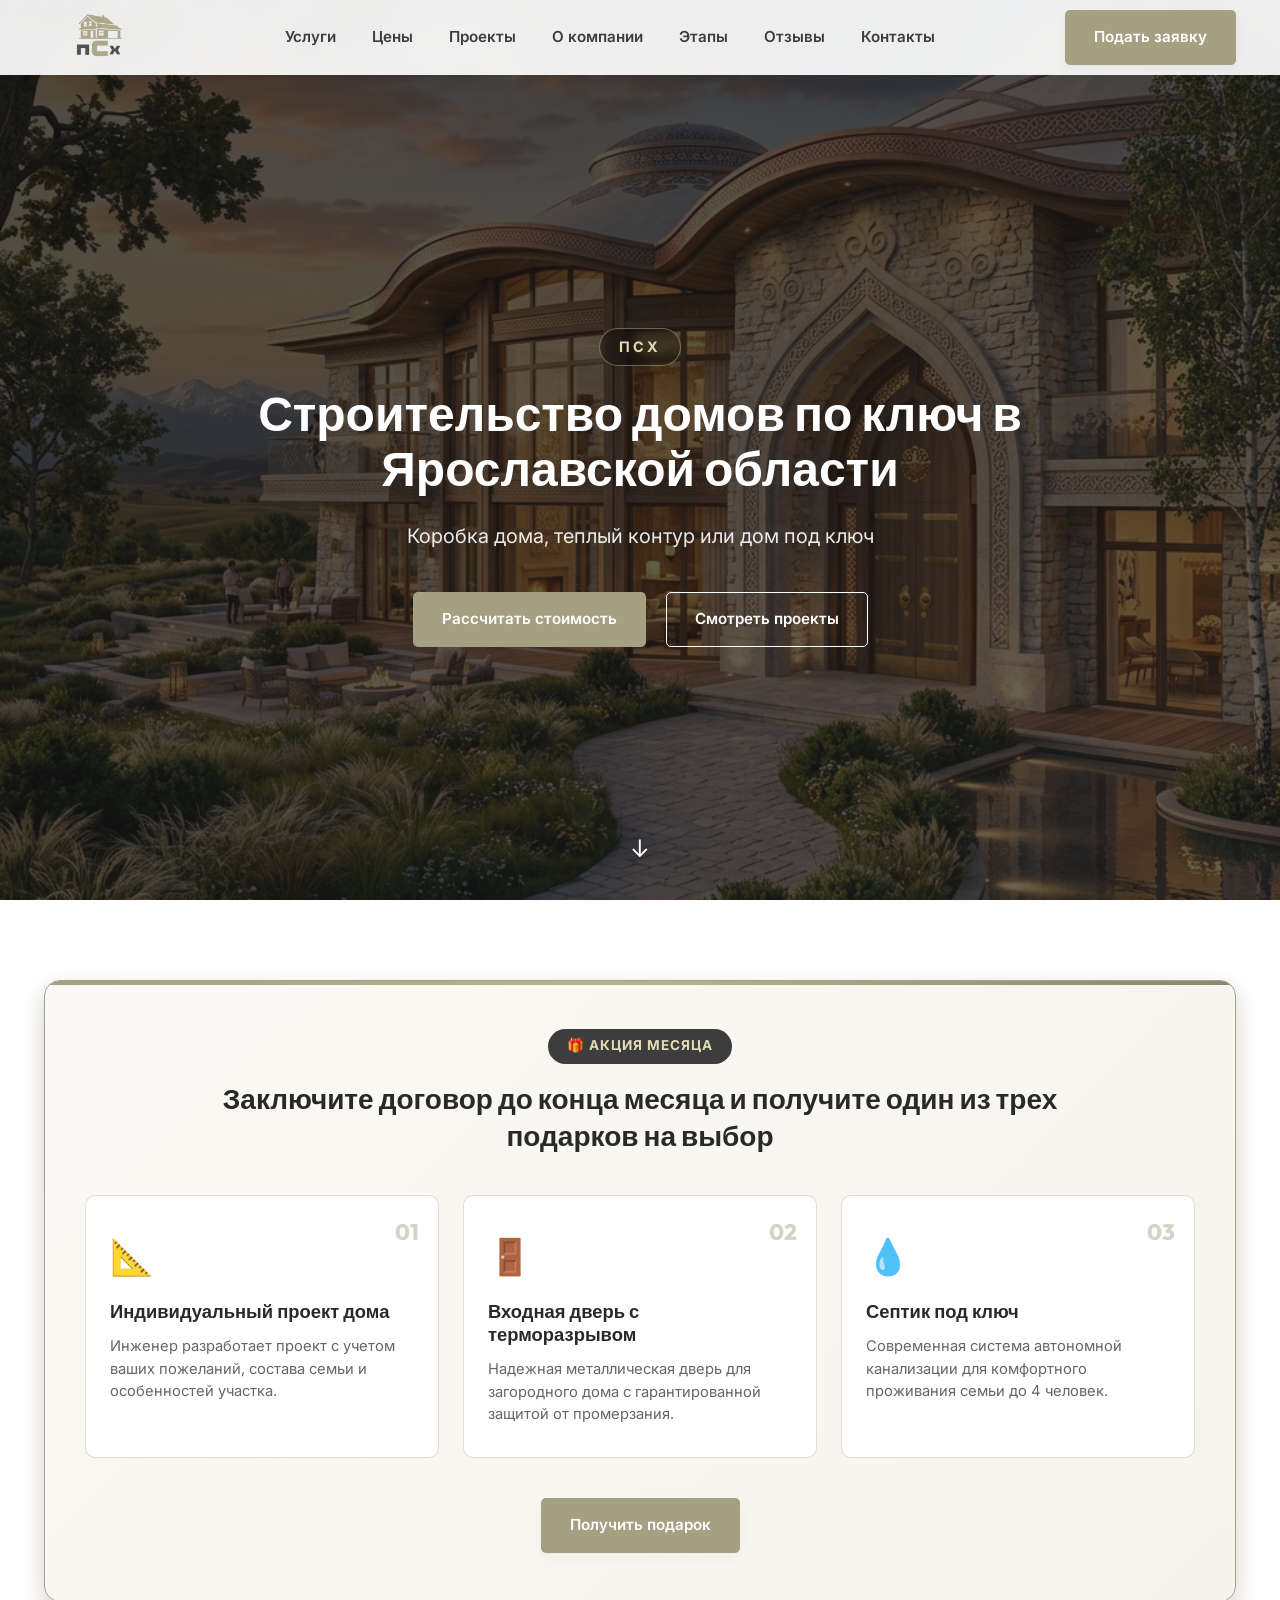
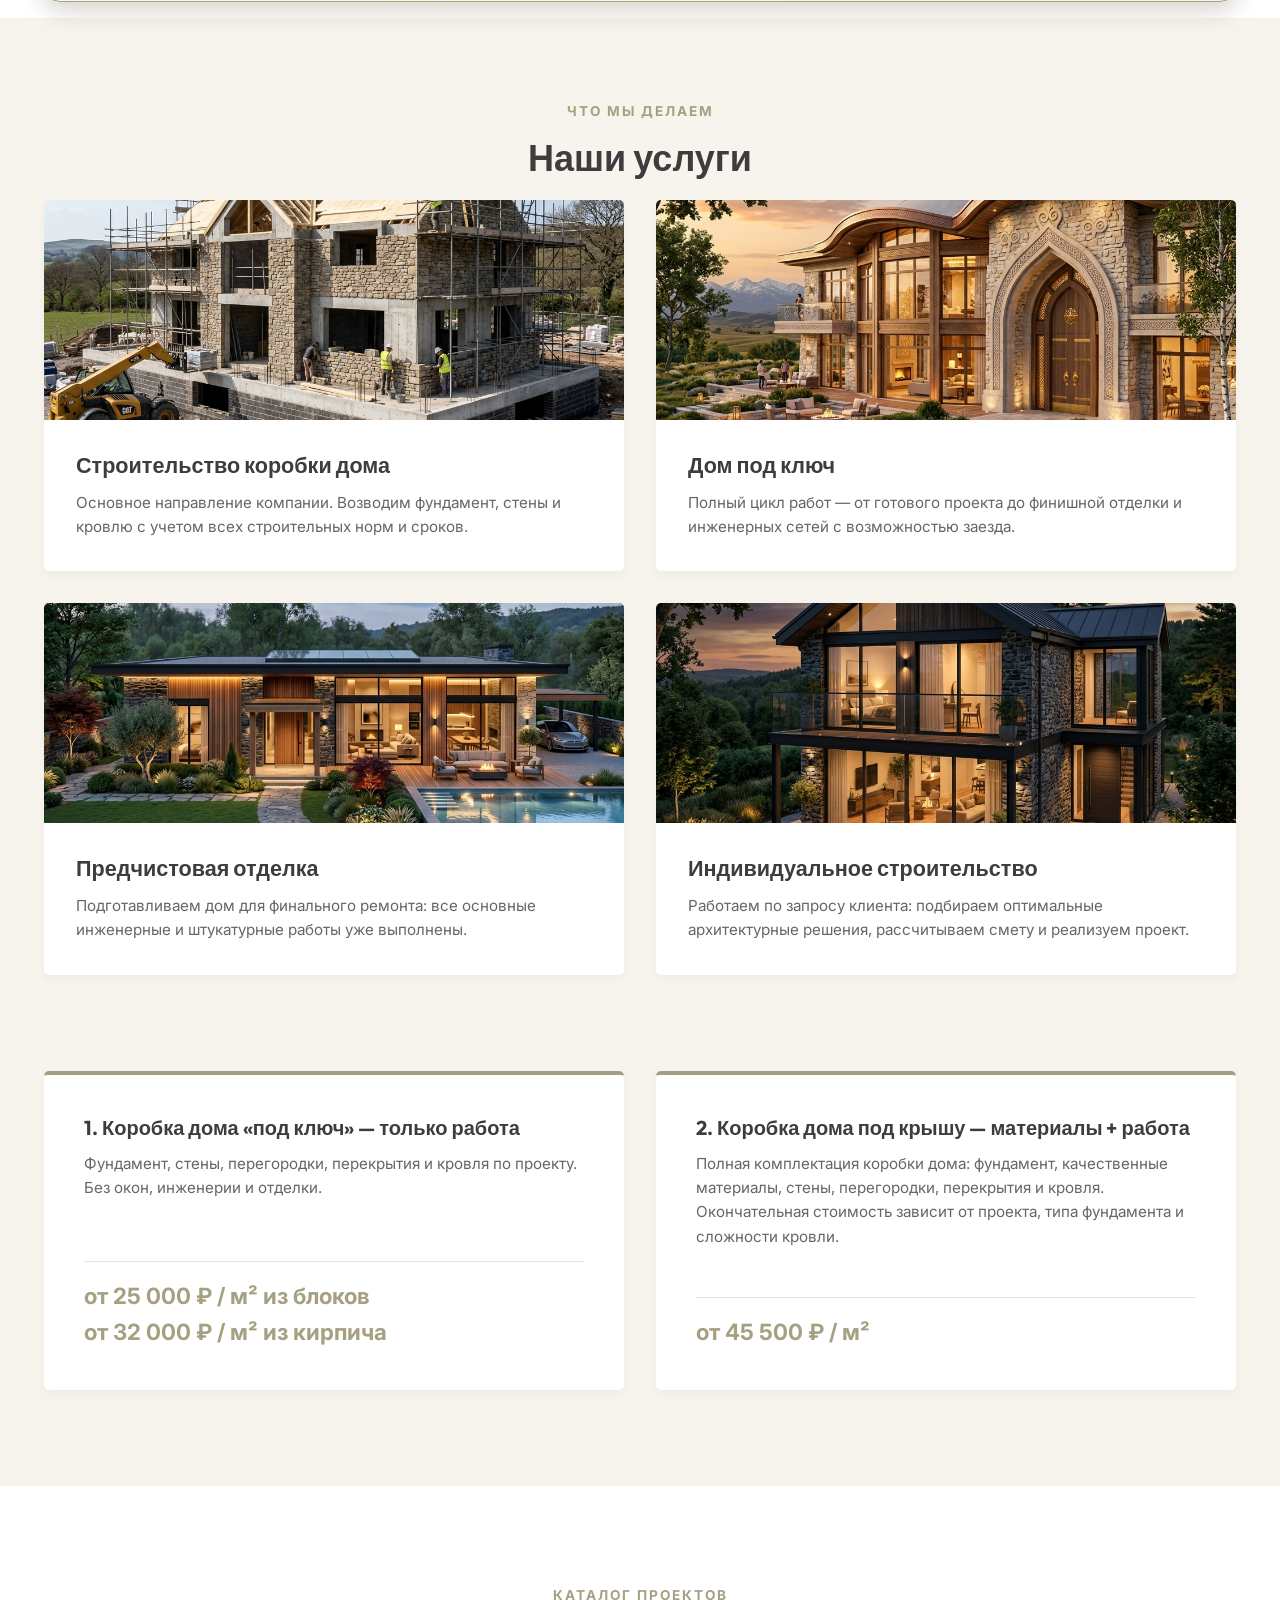
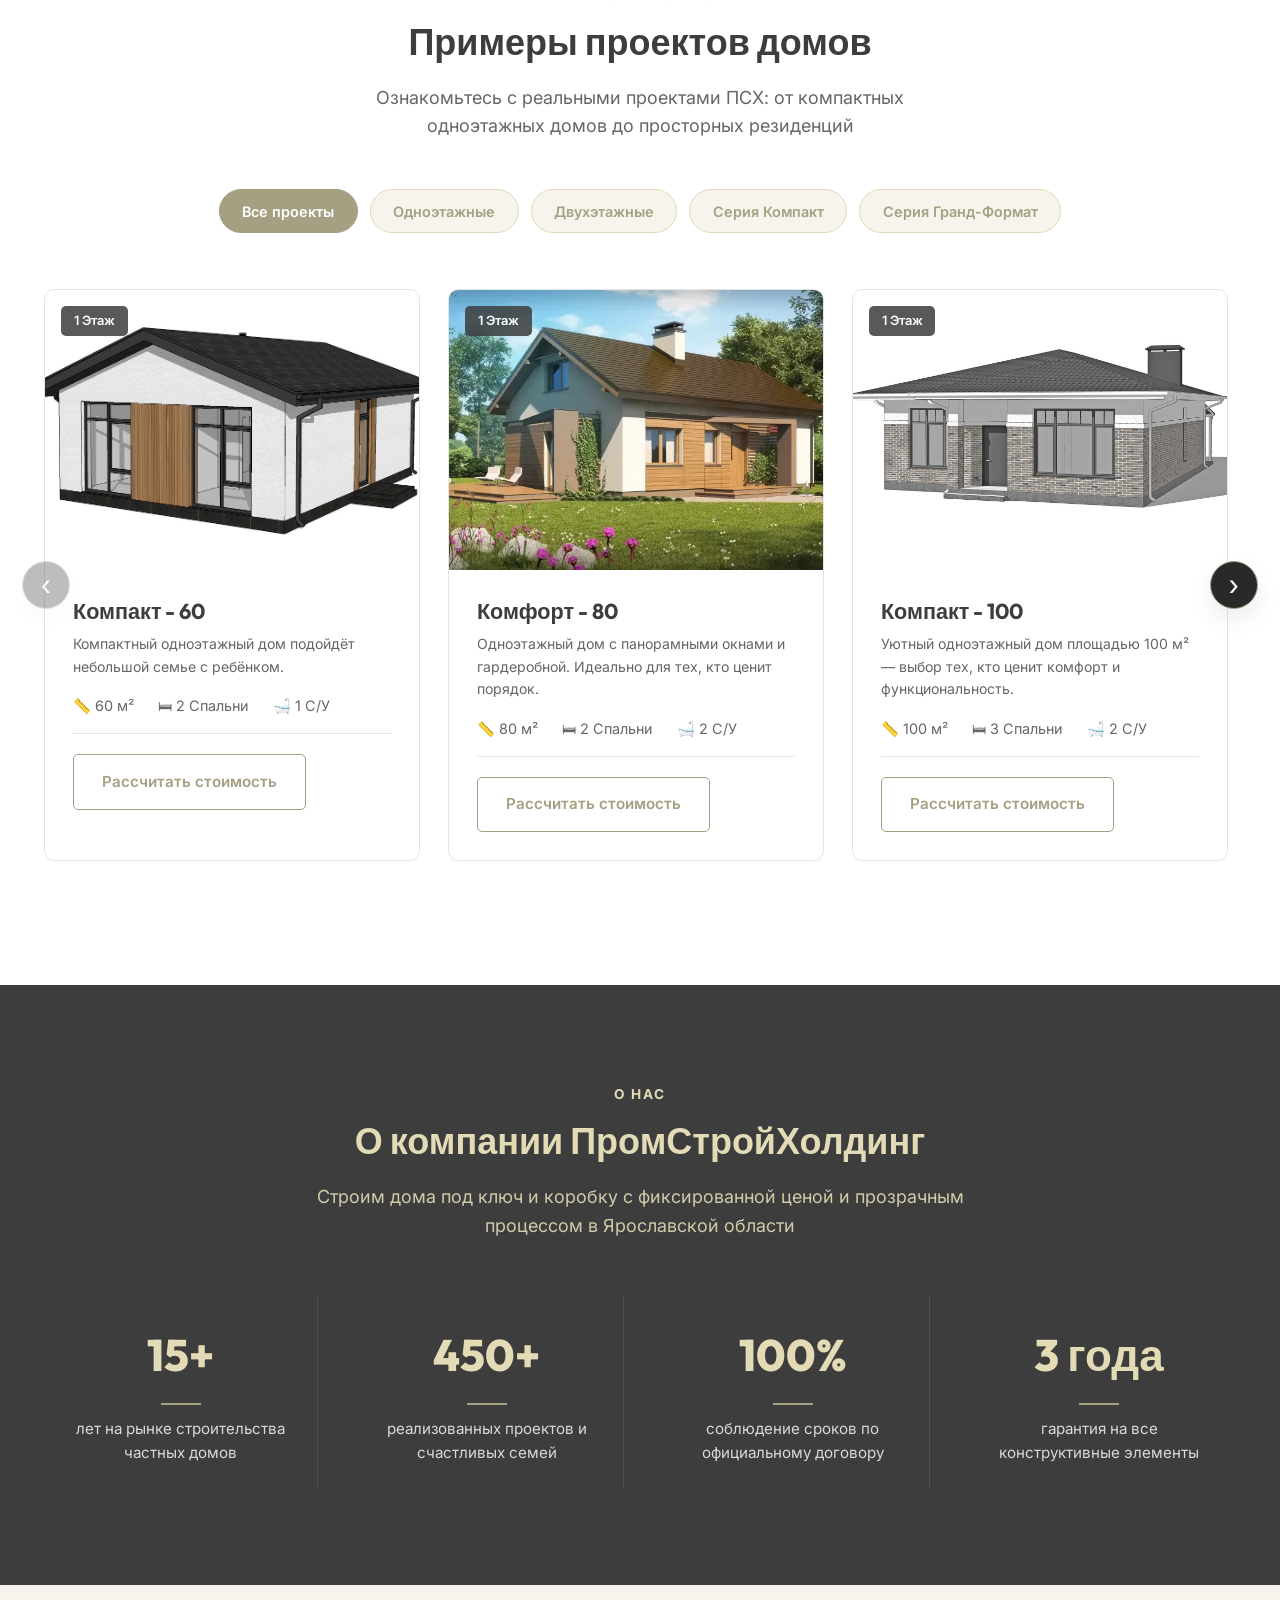
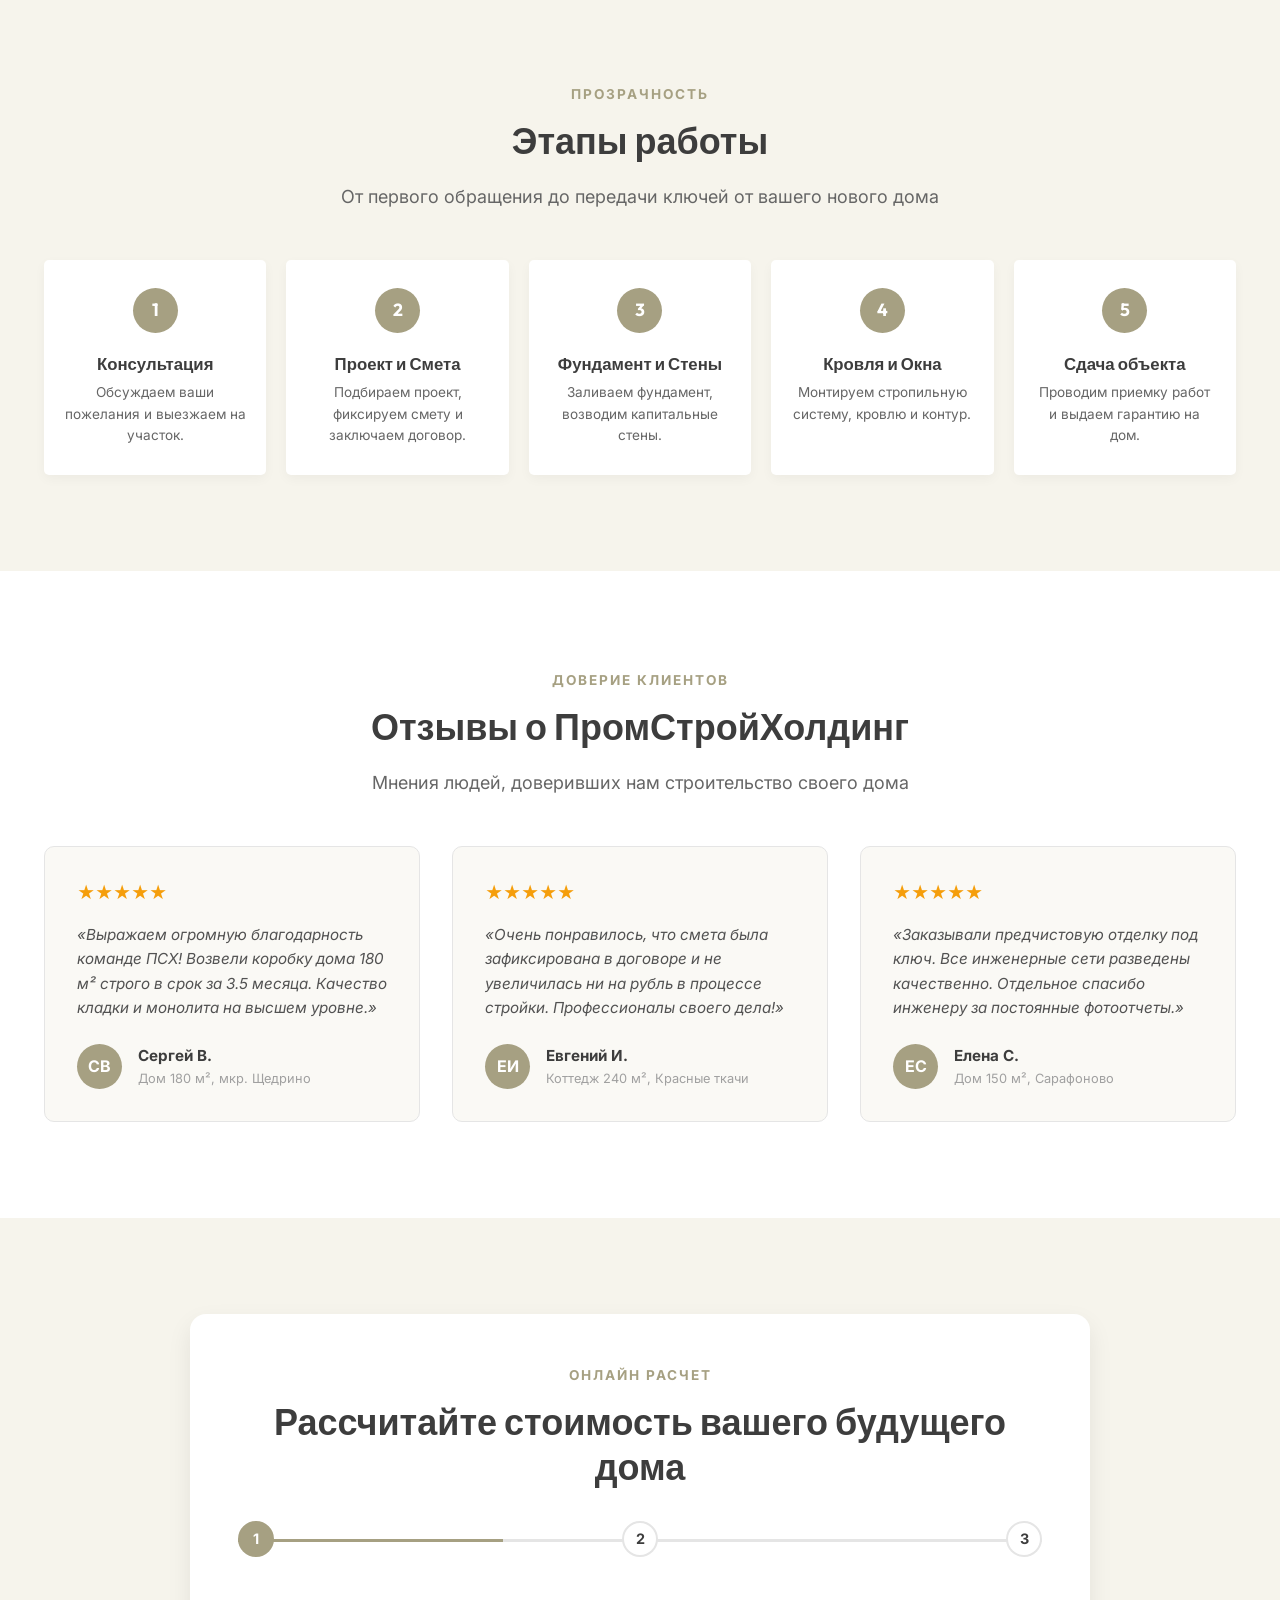
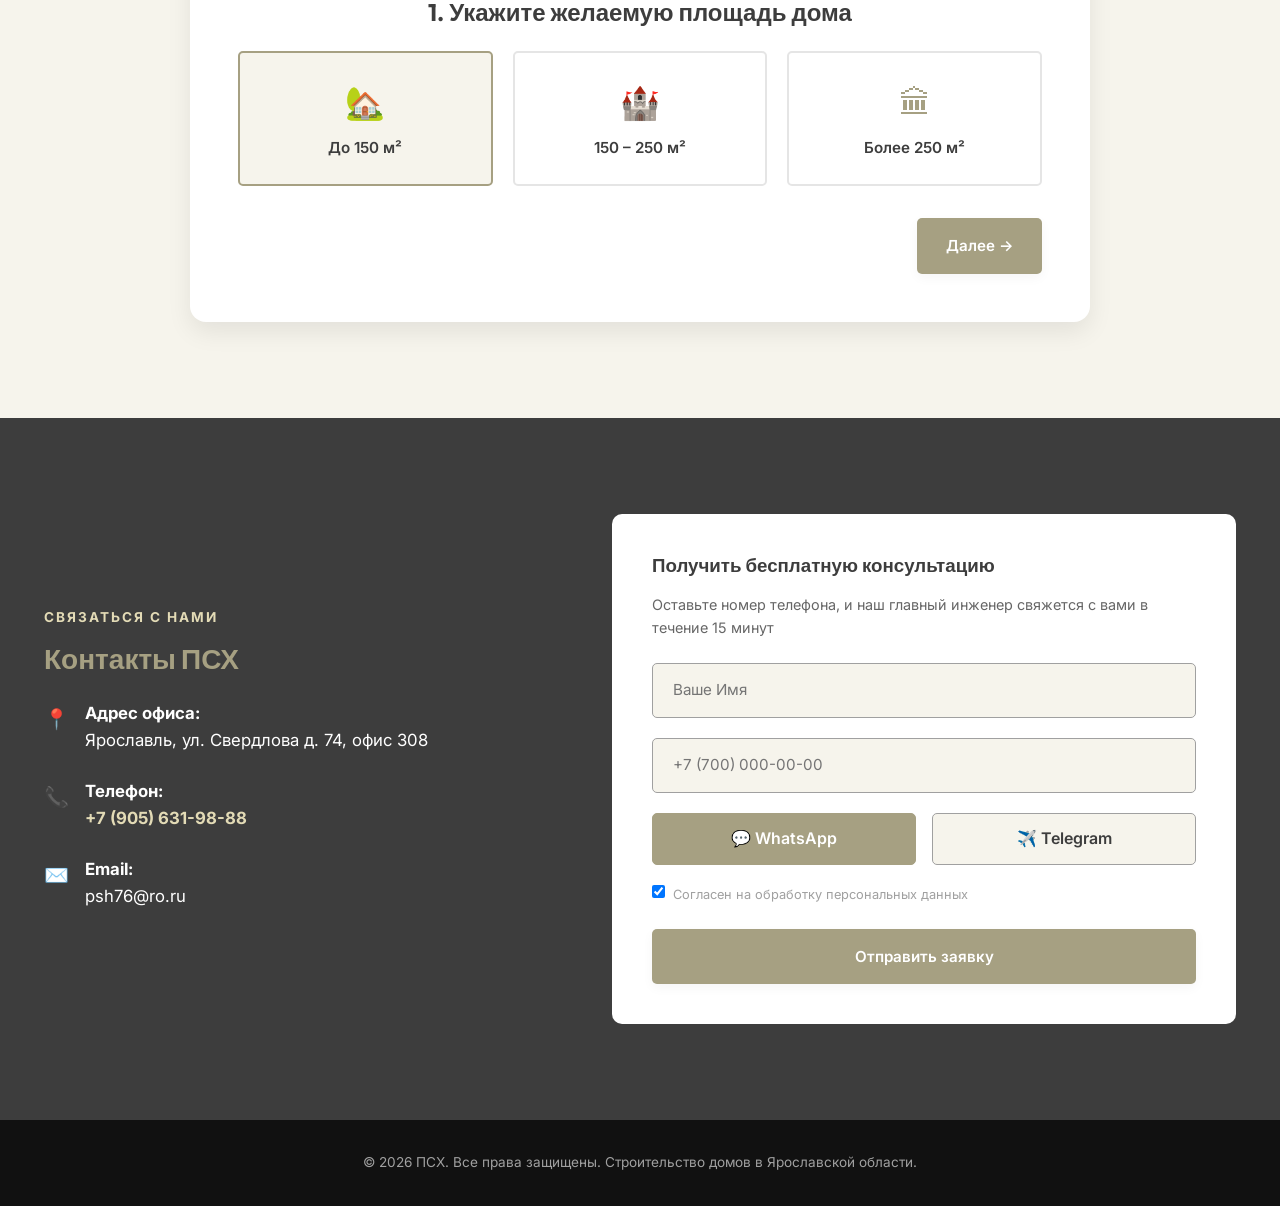
==== index.html @ f3ae2dd2 "Visual improvements" ====
<!DOCTYPE html>
<html lang="ru">
<head>
  <meta charset="UTF-8">
  <meta name="viewport" content="width=device-width, initial-scale=1.0">
  <title>Проекты домов в Ярославской области | ПСХ - строительство под ключ</title>
  <meta name="description" content="ПСХ подбирает и рассчитывает проекты домов в Ярославской области под ваш бюджет: коробка дома, строительство под ключ и индивидуальные проекты.">
  <meta name="keywords" content="проекты домов Ярославская область, строительство домов Ярославская область, дом под ключ Ярославская область, строительство коттеджей Ярославская область, коробка дома Ярославская область, ПСХ">

  <!-- OG Meta Tags -->
  <meta property="og:title" content="Проекты домов в Ярославской области | ПСХ - строительство под ключ">
  <meta property="og:description" content="ПСХ подбирает и рассчитывает проекты домов в Ярославской области под ваш бюджет: коробка дома, строительство под ключ и индивидуальные проекты.">
  <meta property="og:type" content="website">
  <meta property="og:url" content="https://qalaforge.kz">

  <!-- Favicon -->
  <link rel="shortcut icon" href="assets/hero.png" type="image/x-icon">

  <!-- Custom Stylesheet -->
  <link rel="stylesheet" href="css/style.css">
</head>
<body>

  <!-- Header & Navigation -->
  <header class="header">
    <div class="container header-container">
      <a href="#" class="logo">
        <img src="assets/logo.png" alt="ПСХ" height="110" width="110">
      </a>

      <nav class="nav-menu">
        <a href="#services" class="nav-link">Услуги</a>
        <a href="#pricing" class="nav-link">Цены</a>
        <a href="#projects" class="nav-link">Проекты</a>
        <a href="#about" class="nav-link">О компании</a>
        <a href="#step" class="nav-link">Этапы</a>
        <a href="#review" class="nav-link">Отзывы</a>
        <a href="#contacts" class="nav-link">Контакты</a>
      </nav>

      <div class="header-actions">
        <button class="btn btn-primary" data-modal="quizModal">Подать заявку</button>
        <button class="burger-btn" id="burgerBtn" aria-label="Открыть меню">☰</button>
      </div>
    </div>
  </header>

  <!-- Mobile Menu Drawer -->
  <div class="mobile-drawer" id="mobileDrawer">
    <a href="#services" class="nav-link mobile-link">Услуги</a>
    <a href="#pricing" class="nav-link mobile-link">Цены</a>
    <a href="#projects" class="nav-link mobile-link">Проекты</a>
    <a href="#about" class="nav-link mobile-link">О компании</a>
    <a href="#step" class="nav-link mobile-link">Этапы</a>
    <a href="#review" class="nav-link mobile-link">Отзывы</a>
    <a href="#contacts" class="nav-link mobile-link">Контакты</a>
    <button class="btn btn-primary" data-modal="quizModal">Подать заявку</button>
  </div>

  <!-- Hero Cover Section -->
  <section class="hero" id="hero">
    <div class="container">
      <div class="hero-content">
        <span class="hero-badge">ПСХ</span>
        <h1 class="hero-title">Строительство домов по ключ
          в Ярославской области
        </h1>
        <p class="hero-description">Коробка дома, теплый контур 
          или дом под ключ</p>
        <div class="hero-buttons">
          <a href="#quiz" class="btn btn-primary">Рассчитать стоимость</a>
          <a href="#projects" class="btn btn-secondary">Смотреть проекты</a>
        </div>
      </div>
    </div>
    <a href="#promo" class="hero-arrow" aria-label="Прокрутить вниз">↓</a>
  </section>

  <!-- Promo Offer Section -->
  <section class="promo-section" id="promo">
    <div class="container">
      <div class="promo-card">
        <div class="promo-header">
          <span class="promo-badge">🎁 Акция месяца</span>
          <h2 class="promo-title">Заключите договор до конца месяца и получите один из трех подарков на выбор</h2>
        </div>

        <div class="promo-grid">
          <!-- Gift 1 -->
          <div class="promo-item">
            <div class="promo-number">01</div>
            <div class="promo-icon">📐</div>
            <h3 class="promo-item-title">Индивидуальный проект дома</h3>
            <p class="promo-item-text">Инженер разработает проект с учетом ваших пожеланий, состава семьи и особенностей участка.</p>
          </div>

          <!-- Gift 2 -->
          <div class="promo-item">
            <div class="promo-number">02</div>
            <div class="promo-icon">🚪</div>
            <h3 class="promo-item-title">Входная дверь с терморазрывом</h3>
            <p class="promo-item-text">Надежная металлическая дверь для загородного дома с гарантированной защитой от промерзания.</p>
          </div>

          <!-- Gift 3 -->
          <div class="promo-item">
            <div class="promo-number">03</div>
            <div class="promo-icon">💧</div>
            <h3 class="promo-item-title">Септик под ключ</h3>
            <p class="promo-item-text">Современная система автономной канализации для комфортного проживания семьи до 4 человек.</p>
          </div>
        </div>

        <div class="promo-action">
          <button class="btn btn-primary" data-modal="quizModal">Получить подарок</button>
        </div>
      </div>
    </div>
  </section>

  <!-- Services Section -->
  <section class="services-section" id="services">
    <div class="container">
      <div style="text-align: center;">
        <span class="section-tag">Что мы делаем</span>
        <h2 class="section-title">Наши услуги</h2>
      </div>

      <div class="services-grid">
        <!-- Service Card 1 -->
        <div class="service-card">
          <div class="service-image" style="background-image: url('assets/service_box.png');"></div>
          <div class="service-body">
            <h3 class="service-title">Строительство коробки дома</h3>
            <p class="service-descr">Основное направление компании. Возводим фундамент, стены и кровлю с учетом всех строительных норм и сроков.</p>
          </div>
        </div>

        <!-- Service Card 2 -->
        <div class="service-card">
          <div class="service-image" style="background-image: url('assets/hero.png');"></div>
          <div class="service-body">
            <h3 class="service-title">Дом под ключ</h3>
            <p class="service-descr">Полный цикл работ — от готового проекта до финишной отделки и инженерных сетей с возможностью заезда.</p>
          </div>
        </div>

        <!-- Service Card 3 -->
        <div class="service-card">
          <div class="service-image" style="background-image: url('assets/project1.png');"></div>
          <div class="service-body">
            <h3 class="service-title">Предчистовая отделка</h3>
            <p class="service-descr">Подготавливаем дом для финального ремонта: все основные инженерные и штукатурные работы уже выполнены.</p>
          </div>
        </div>

        <!-- Service Card 4 -->
        <div class="service-card">
          <div class="service-image" style="background-image: url('assets/project2.png');"></div>
          <div class="service-body">
            <h3 class="service-title">Индивидуальное строительство</h3>
            <p class="service-descr">Работаем по запросу клиента: подбираем оптимальные архитектурные решения, рассчитываем смету и реализуем проект.</p>
          </div>
        </div>
      </div>
    </div>
  </section>

  <!-- Pricing Section -->
  <section class="pricing-section" id="pricing">
    <div class="container">
      <div class="pricing-grid">
        <div class="pricing-card">
          <div class="pricing-header">
            <h3 class="pricing-title">1. Коробка дома «под ключ» — только работа</h3>
            <p class="pricing-descr">Фундамент, стены, перегородки, перекрытия и кровля по проекту. Без окон, инженерии и отделки.</p>
          </div>
          <div class="pricing-price">от 25 000 ₽ / м² из блоков<br>
            от 32 000 ₽ / м² из кирпича
          </div>
        </div>

        <div class="pricing-card">
          <div class="pricing-header">
            <h3 class="pricing-title">2. Коробка дома под крышу — материалы + работа</h3>
            <p class="pricing-descr">Полная комплектация коробки дома: фундамент, качественные материалы, стены, перегородки, перекрытия и кровля.
              <br> Окончательная стоимость зависит от проекта, типа фундамента и сложности кровли.
            </p>
          </div>
          <div class="pricing-price">от 45 500  ₽ / м²</div>
        </div>
      </div>
    </div>
  </section>

  <!-- Projects Showcase Section -->
  <section class="projects-section" id="projects">
    <div class="container">
      <div style="text-align: center;">
        <span class="section-tag">Каталог проектов</span>
        <h2 class="section-title">Примеры проектов домов</h2>
        <p class="section-subtitle">Ознакомьтесь с реальными проектами ПСХ: от компактных одноэтажных домов до просторных резиденций</p>
      </div>

      <!-- Filter Tabs -->
      <div class="project-filters">
        <button class="filter-btn active" data-filter="all">Все проекты</button>
        <button class="filter-btn" data-filter="1story">Одноэтажные</button>
        <button class="filter-btn" data-filter="2story">Двухэтажные</button>
        <button class="filter-btn" data-filter="kompakt">Серия Компакт</button>
        <button class="filter-btn" data-filter="grand">Серия Гранд-Формат</button>
      </div>

      <!-- Carousel Wrapper -->
      <div class="projects-carousel-container">
        <button class="carousel-nav-btn prev" id="projectsPrevBtn" aria-label="Предыдущий проект">‹</button>
        
        <div class="projects-grid" id="projectsGrid">
          <!-- Project 1 -->
          <div class="project-card" data-category="1story kompakt">
            <div class="project-img-wrapper">
              <span class="project-badge">1 Этаж</span>
              <img src="assets/kompakt60.jpg" alt="Компакт - 60">
            </div>
            <div class="project-content">
              <h3 class="project-title">Компакт - 60</h3>
              <p style="font-size: 0.88rem; color: var(--color-gray-600); margin-bottom: 1rem;">Компактный одноэтажный дом подойдёт небольшой семье с ребёнком.</p>
              <div class="project-specs">
                <span class="project-spec-item">📏 60 м²</span>
                <span class="project-spec-item">🛏 2 Спальни</span>
                <span class="project-spec-item">🛁 1 С/У</span>
              </div>
              <div class="project-footer">
                <button class="btn btn-outline-gold" data-modal="consultModal">Рассчитать стоимость</button>
              </div>
            </div>
          </div>

          <!-- Project 2 -->
          <div class="project-card" data-category="1story kompakt">
            <div class="project-img-wrapper">
              <span class="project-badge">1 Этаж</span>
              <img src="assets/komfort80.jpg" alt="Комфорт - 80">
            </div>
            <div class="project-content">
              <h3 class="project-title">Комфорт - 80</h3>
              <p style="font-size: 0.88rem; color: var(--color-gray-600); margin-bottom: 1rem;">Одноэтажный дом с панорамными окнами и гардеробной. Идеально для тех, кто ценит порядок.</p>
              <div class="project-specs">
                <span class="project-spec-item">📏 80 м²</span>
                <span class="project-spec-item">🛏 2 Спальни</span>
                <span class="project-spec-item">🛁 2 С/У</span>
              </div>
              <div class="project-footer">
                <button class="btn btn-outline-gold" data-modal="consultModal">Рассчитать стоимость</button>
              </div>
            </div>
          </div>

          <!-- Project 3 -->
          <div class="project-card" data-category="1story kompakt">
            <div class="project-img-wrapper">
              <span class="project-badge">1 Этаж</span>
              <img src="assets/kompakt100.jpg" alt="Компакт - 100">
            </div>
            <div class="project-content">
              <h3 class="project-title">Компакт - 100</h3>
              <p style="font-size: 0.88rem; color: var(--color-gray-600); margin-bottom: 1rem;">Уютный одноэтажный дом площадью 100 м² — выбор тех, кто ценит комфорт и функциональность.</p>
              <div class="project-specs">
                <span class="project-spec-item">📏 100 м²</span>
                <span class="project-spec-item">🛏 3 Спальни</span>
                <span class="project-spec-item">🛁 2 С/У</span>
              </div>
              <div class="project-footer">
                <button class="btn btn-outline-gold" data-modal="consultModal">Рассчитать стоимость</button>
              </div>
            </div>
          </div>

          <!-- Project 4 -->
          <div class="project-card" data-category="2story kompakt">
            <div class="project-img-wrapper">
              <span class="project-badge">2 Этажа</span>
              <img src="assets/kompakt120.jpg" alt="Компакт - 120">
            </div>
            <div class="project-content">
              <h3 class="project-title">Компакт - 120</h3>
              <p style="font-size: 0.88rem; color: var(--color-gray-600); margin-bottom: 1rem;">Двухэтажный дом 120 м² — отличное решение для молодой и активной семьи.</p>
              <div class="project-specs">
                <span class="project-spec-item">📏 120 м²</span>
                <span class="project-spec-item">🛏 3 Спальни</span>
                <span class="project-spec-item">🛁 2 С/У</span>
              </div>
              <div class="project-footer">
                <button class="btn btn-outline-gold" data-modal="consultModal">Рассчитать стоимость</button>
              </div>
            </div>
          </div>

          <!-- Project 5 -->
          <div class="project-card" data-category="2story grand">
            <div class="project-img-wrapper">
              <span class="project-badge">2 Этажа</span>
              <img src="assets/grand160.jpg" alt="Гранд-Формат - 160">
            </div>
            <div class="project-content">
              <h3 class="project-title">Гранд-Формат - 160</h3>
              <p style="font-size: 0.88rem; color: var(--color-gray-600); margin-bottom: 1rem;">Просторный двухэтажный дом создан для тех, кто любит принимать гостей.</p>
              <div class="project-specs">
                <span class="project-spec-item">📏 160 м²</span>
                <span class="project-spec-item">🛏 4 Спальни</span>
                <span class="project-spec-item">🛁 3 С/У</span>
              </div>
              <div class="project-footer">
                <button class="btn btn-outline-gold" data-modal="consultModal">Рассчитать стоимость</button>
              </div>
            </div>
          </div>

          <!-- Project 6 -->
          <div class="project-card" data-category="1story grand">
            <div class="project-img-wrapper">
              <span class="project-badge">1 Этаж</span>
              <img src="assets/grand200.jpg" alt="Гранд-Формат - 200">
            </div>
            <div class="project-content">
              <h3 class="project-title">Гранд-Формат - 200</h3>
              <p style="font-size: 0.88rem; color: var(--color-gray-600); margin-bottom: 1rem;">Стильный одноэтажный дом 200 м² в современном стиле — премиальное решение.</p>
              <div class="project-specs">
                <span class="project-spec-item">📏 200 м²</span>
                <span class="project-spec-item">🛏 4 Спальни</span>
                <span class="project-spec-item">🛁 3 С/У</span>
              </div>
              <div class="project-footer">
                <button class="btn btn-outline-gold" data-modal="consultModal">Рассчитать стоимость</button>
              </div>
            </div>
          </div>

          <!-- Project 7 -->
          <div class="project-card" data-category="2story grand">
            <div class="project-img-wrapper">
              <span class="project-badge">2 Этажа</span>
              <img src="assets/grand220.jpg" alt="Гранд-Формат - 220">
            </div>
            <div class="project-content">
              <h3 class="project-title">Гранд-Формат - 220</h3>
              <p style="font-size: 0.88rem; color: var(--color-gray-600); margin-bottom: 1rem;">Практичный двухэтажный дом 220 м² сочетает простор и рациональную планировку.</p>
              <div class="project-specs">
                <span class="project-spec-item">📏 220 м²</span>
                <span class="project-spec-item">🛏 5 Спален</span>
                <span class="project-spec-item">🛁 3 С/У</span>
              </div>
              <div class="project-footer">
                <button class="btn btn-outline-gold" data-modal="consultModal">Рассчитать стоимость</button>
              </div>
            </div>
          </div>
        </div>

        <button class="carousel-nav-btn next" id="projectsNextBtn" aria-label="Следующий проект">›</button>
      </div>
    </div>
  </section>

  <!-- About Section -->
  <section class="about-section" id="about">
    <div class="container">
      <div style="text-align: center;">
        <span class="section-tag" style="color: var(--color-cream-dark);">О нас</span>
        <h2 class="section-title light">О компании ПромСтройХолдинг</h2>
        <p class="section-subtitle light">Строим дома под ключ и коробку с фиксированной ценой и прозрачным процессом в Ярославской области</p>
      </div>

      <div class="stats-grid">
        <div class="stat-card">
          <div class="stat-number">15+</div>
          <div class="stat-divider"></div>
          <div class="stat-label">лет на рынке строительства частных домов</div>
        </div>

        <div class="stat-card">
          <div class="stat-number">450+</div>
          <div class="stat-divider"></div>
          <div class="stat-label">реализованных проектов и счастливых семей</div>
        </div>

        <div class="stat-card">
          <div class="stat-number">100%</div>
          <div class="stat-divider"></div>
          <div class="stat-label">соблюдение сроков по официальному договору</div>
        </div>

        <div class="stat-card">
          <div class="stat-number">3 года</div>
          <div class="stat-divider"></div>
          <div class="stat-label">гарантия на все конструктивные элементы</div>
        </div>
      </div>
    </div>
  </section>

  <!-- Stages Section -->
  <section class="stages-section" id="step">
    <div class="container">
      <div style="text-align: center;">
        <span class="section-tag">Прозрачность</span>
        <h2 class="section-title">Этапы работы</h2>
        <p class="section-subtitle">От первого обращения до передачи ключей от вашего нового дома</p>
      </div>

      <div class="stages-timeline">
        <div class="stage-card">
          <div class="stage-num">1</div>
          <h4 class="stage-title">Консультация</h4>
          <p class="stage-descr">Обсуждаем ваши пожелания и выезжаем на участок.</p>
        </div>

        <div class="stage-card">
          <div class="stage-num">2</div>
          <h4 class="stage-title">Проект и Смета</h4>
          <p class="stage-descr">Подбираем проект, фиксируем смету и заключаем договор.</p>
        </div>

        <div class="stage-card">
          <div class="stage-num">3</div>
          <h4 class="stage-title">Фундамент и Стены</h4>
          <p class="stage-descr">Заливаем фундамент, возводим капитальные стены.</p>
        </div>

        <div class="stage-card">
          <div class="stage-num">4</div>
          <h4 class="stage-title">Кровля и Окна</h4>
          <p class="stage-descr">Монтируем стропильную систему, кровлю и контур.</p>
        </div>

        <div class="stage-card">
          <div class="stage-num">5</div>
          <h4 class="stage-title">Сдача объекта</h4>
          <p class="stage-descr">Проводим приемку работ и выдаем гарантию на дом.</p>
        </div>
      </div>
    </div>
  </section>

  <!-- Reviews Section -->
  <section class="reviews-section" id="review">
    <div class="container">
      <div style="text-align: center;">
        <span class="section-tag">Доверие клиентов</span>
        <h2 class="section-title">Отзывы о ПромСтройХолдинг</h2>
        <p class="section-subtitle">Мнения людей, доверивших нам строительство своего дома</p>
      </div>

      <div class="reviews-grid">
        <div class="review-card">
          <div class="review-stars">★★★★★</div>
          <p class="review-text">«Выражаем огромную благодарность команде ПСХ! Возвели коробку дома 180 м² строго в срок за 3.5 месяца. Качество кладки и монолита на высшем уровне.»</p>
          <div class="review-author">
            <div class="author-avatar">СВ</div>
            <div>
              <div class="author-name">Сергей В.</div>
              <div class="author-project">Дом 180 м², мкр. Щедрино</div>
            </div>
          </div>
        </div>

        <div class="review-card">
          <div class="review-stars">★★★★★</div>
          <p class="review-text">«Очень понравилось, что смета была зафиксирована в договоре и не увеличилась ни на рубль в процессе стройки. Профессионалы своего дела!»</p>
          <div class="review-author">
            <div class="author-avatar">ЕИ</div>
            <div>
              <div class="author-name">Евгений И.</div>
              <div class="author-project">Коттедж 240 м², Красные ткачи</div>
            </div>
          </div>
        </div>

        <div class="review-card">
          <div class="review-stars">★★★★★</div>
          <p class="review-text">«Заказывали предчистовую отделку под ключ. Все инженерные сети разведены качественно. Отдельное спасибо инженеру за постоянные фотоотчеты.»</p>
          <div class="review-author">
            <div class="author-avatar">ЕС</div>
            <div>
              <div class="author-name">Елена С.</div>
              <div class="author-project">Дом 150 м², Сарафоново</div>
            </div>
          </div>
        </div>
      </div>
    </div>
  </section>

  <!-- Interactive Quiz Calculator Section -->
  <section class="quiz-section" id="quiz">
    <div class="container">
      <div class="quiz-container">
        <div style="text-align: center; margin-bottom: 2rem;">
          <span class="section-tag">Онлайн Расчет</span>
          <h2 class="section-title">Рассчитайте стоимость вашего будущего дома</h2>
        </div>

        <div class="quiz-progress">
          <div class="quiz-progress-bar">
            <div class="quiz-progress-fill"></div>
          </div>
          <div class="progress-dot active">1</div>
          <div class="progress-dot">2</div>
          <div class="progress-dot">3</div>
        </div>

        <!-- Step 1 -->
        <div class="quiz-step active">
          <h3 class="quiz-step-title">1. Укажите желаемую площадь дома</h3>
          <div class="options-grid">
            <div class="quiz-option selected" data-key="area" data-val="100-150">
              <div class="option-icon">🏡</div>
              <div class="option-label">До 150 м²</div>
            </div>
            <div class="quiz-option" data-key="area" data-val="150-250">
              <div class="option-icon">🏰</div>
              <div class="option-label">150 – 250 м²</div>
            </div>
            <div class="quiz-option" data-key="area" data-val="250+">
              <div class="option-icon">🏛</div>
              <div class="option-label">Более 250 м²</div>
            </div>
          </div>
        </div>

        <!-- Step 2 -->
        <div class="quiz-step">
          <h3 class="quiz-step-title">2. Выберите тип комплектации</h3>
          <div class="options-grid">
            <div class="quiz-option selected" data-key="type" data-val="box">
              <div class="option-icon">🧱</div>
              <div class="option-label">Коробка под крышу</div>
            </div>
            <div class="quiz-option" data-key="type" data-val="prefinish">
              <div class="option-icon">🛠</div>
              <div class="option-label">Предчистовая отделка</div>
            </div>
            <div class="quiz-option" data-key="type" data-val="turnkey">
              <div class="option-icon">🔑</div>
              <div class="option-label">Дом под ключ</div>
            </div>
          </div>
        </div>

        <!-- Step 3 -->
        <div class="quiz-step">
          <h3 class="quiz-step-title">3. Материал стен</h3>
          <div class="options-grid">
            <div class="quiz-option selected" data-key="material" data-val="gasblock">
              <div class="option-icon">🏢</div>
              <div class="option-label">Газоблок</div>
            </div>
            <div class="quiz-option" data-key="material" data-val="brick">
              <div class="option-icon">🧱</div>
              <div class="option-label">Кирпич</div>
            </div>
            <div class="quiz-option" data-key="material" data-val="ceramic">
              <div class="option-icon">🏗</div>
              <div class="option-label">Керамоблок</div>
            </div>
          </div>
        </div>

        <div class="quiz-nav">
          <button class="btn btn-outline-gold" id="quizPrevBtn" style="visibility: hidden;">← Назад</button>
          <button class="btn btn-primary" id="quizNextBtn">Далее →</button>
        </div>
      </div>
    </div>
  </section>

  <!-- Contact & Map Section -->
  <section class="contacts-section" id="contacts">
    <div class="container">
      <div class="contacts-grid">
        <div class="contact-info-box">
          <span class="section-tag" style="color: var(--color-cream-dark);">Связаться с нами</span>
          <h3>Контакты ПСХ</h3>

          <div class="contact-item">
            <span class="contact-icon">📍</span>
            <div>
              <strong>Адрес офиса:</strong><br>
              Ярославль, ул. Свердлова д. 74, офис 308
            </div>
          </div>

          <div class="contact-item">
            <span class="contact-icon">📞</span>
            <div>
              <strong>Телефон:</strong><br>
              <a href="tel:+79056319888" style="color: var(--color-cream-dark); font-weight: 700;">+7 (905) 631-98-88</a>
            </div>
          </div>

          <div class="contact-item">
            <span class="contact-icon">✉️</span>
            <div>
              <strong>Email:</strong><br>
              psh76@ro.ru
            </div>
          </div>
        </div>

        <!-- Contact Callback Form -->
        <div style="background: var(--color-white); padding: 2.5rem; border-radius: var(--radius-md); color: var(--color-charcoal);">
          <h3 style="margin-bottom: 1rem;">Получить бесплатную консультацию</h3>
          <p style="font-size: 0.9rem; color: var(--color-gray-600); margin-bottom: 1.5rem;">Оставьте номер телефона, и наш главный инженер свяжется с вами в течение 15 минут</p>

          <form class="lead-form" data-form-type="consultation">
            <div class="form-group">
              <input type="text" name="Name" class="form-input" placeholder="Ваше Имя" required>
            </div>

            <div class="form-group">
              <input type="tel" name="Phone" class="form-input" placeholder="+7 (700) 000-00-00" required>
            </div>

            <div class="radio-toggle-group">
              <div class="radio-toggle active" data-type="WhatsApp">💬 WhatsApp</div>
              <div class="radio-toggle" data-type="Telegram">✈️ Telegram</div>
            </div>

            <label class="checkbox-label">
              <input type="checkbox" name="privacy" required checked>
              <span>Согласен на обработку персональных данных</span>
            </label>

            <button type="submit" class="btn btn-primary" style="width: 100%;">Отправить заявку</button>
          </form>
        </div>
      </div>
    </div>
  </section>

  <!-- Footer -->
  <footer class="footer">
    <div class="container">
      <p>© 2026 ПСХ. Все права защищены. Строительство домов в Ярославской области.</p>
    </div>
  </footer>

  <!-- Quiz Modal -->
  <div class="modal-overlay" id="quizModal">
    <div class="modal-content">
      <button class="modal-close" aria-label="Закрыть">✕</button>
      <h3 style="margin-bottom: 0.5rem;" id="quizModalTitle">Заявка на расчет стоимости</h3>
      <p style="font-size: 0.9rem; color: var(--color-gray-600); margin-bottom: 1.5rem;" id="quizModalSub">Введите ваши данные, чтобы получить смету в WhatsApp или Telegram.</p>

      <form class="lead-form" data-form-type="quiz">
        <div class="form-group">
          <input type="text" name="Name" class="form-input" placeholder="Ваше Имя" required>
        </div>

        <div class="form-group">
          <input type="tel" name="Phone" class="form-input" placeholder="+7 (700) 000-00-00" required>
        </div>

        <div class="radio-toggle-group">
          <div class="radio-toggle active" data-type="WhatsApp">💬 WhatsApp</div>
          <div class="radio-toggle" data-type="Telegram">✈️ Telegram</div>
        </div>

        <button type="submit" class="btn btn-primary" style="width: 100%;">Отправить заявку</button>
      </form>
    </div>
  </div>

  <!-- Consult Modal -->
  <div class="modal-overlay" id="consultModal">
    <div class="modal-content">
      <button class="modal-close" aria-label="Закрыть">✕</button>
      <h3 style="margin-bottom: 0.5rem;" id="consultModalTitle">Узнать больше о проекте</h3>
      <p style="font-size: 0.9rem; color: var(--color-gray-600); margin-bottom: 1.5rem;">Мы вышлем планировку, техническое описание и смету данного проекта.</p>

      <form class="lead-form" data-form-type="project">
        <div class="form-group">
          <input type="text" name="Name" class="form-input" placeholder="Ваше Имя" required>
        </div>

        <div class="form-group">
          <input type="tel" name="Phone" class="form-input" placeholder="+7 (700) 000-00-00" required>
        </div>

        <div class="radio-toggle-group">
          <div class="radio-toggle active" data-type="WhatsApp">💬 WhatsApp</div>
          <div class="radio-toggle" data-type="Telegram">✈️ Telegram</div>
        </div>

        <button type="submit" class="btn btn-primary" style="width: 100%;">Получить материалы</button>
      </form>
    </div>
  </div>

  <!-- Success Modal -->
  <div class="modal-overlay" id="successModal">
    <div class="modal-content" style="text-align: center;">
      <button class="modal-close" aria-label="Закрыть">✕</button>
      <div style="font-size: 3rem; margin-bottom: 1rem;">✅</div>
      <h3 style="margin-bottom: 0.5rem;">Спасибо за заявку!</h3>
      <p style="font-size: 0.95rem; color: var(--color-gray-600);">Наш специалист уже обрабатывает ваш запрос и свяжется с вами в течение 15 минут.</p>
    </div>
  </div>

  <!-- JavaScript -->
  <script src="js/main.js"></script>
</body>
</html>
---- css/style.css ----
/* ==========================================================================
   QALA FORGE - MODERN DESIGN SYSTEM & STYLESHEET
   ========================================================================== */

@import url('https://fonts.googleapis.com/css2?family=Inter:wght@300;400;500;600;700&family=Outfit:wght@400;500;600;700;800&display=swap');

:root {
  /* Brand Palette */
  --color-gold: #a6a082;
  --color-gold-hover: #b8b193;
  --color-gold-dark: #8c866b;
  --color-cream: #f6f4ec;
  --color-cream-light: #faf9f5;
  --color-cream-dark: #e3dbb6;
  --color-charcoal: #3d3d3d;
  --color-charcoal-dark: #292929;
  --color-charcoal-light: #525252;
  --color-black: #111111;
  --color-white: #ffffff;
  --color-gray-100: #f4f4f4;
  --color-gray-200: #e5e5e5;
  --color-gray-400: #a0a0a0;
  --color-gray-600: #666666;

  /* Typography */
  --font-heading: 'Outfit', -apple-system, BlinkMacSystemFont, sans-serif;
  --font-body: 'Inter', -apple-system, BlinkMacSystemFont, sans-serif;

  /* Layout */
  --container-max-width: 1240px;
  --radius-sm: 5px;
  --radius-md: 10px;
  --radius-lg: 16px;
  --radius-full: 9999px;

  /* Shadows */
  --shadow-sm: 0 4px 12px rgba(0, 0, 0, 0.04);
  --shadow-md: 0 10px 25px rgba(0, 0, 0, 0.08);
  --shadow-lg: 0 20px 40px rgba(0, 0, 0, 0.15);
  --shadow-gold: 0 8px 24px rgba(166, 160, 130, 0.25);

  /* Transitions */
  --transition-fast: 0.2s cubic-bezier(0.4, 0, 0.2, 1);
  --transition-normal: 0.3s cubic-bezier(0.4, 0, 0.2, 1);
}

/* Base Resets */
*, *::before, *::after {
  box-sizing: border-box;
  margin: 0;
  padding: 0;
}

html {
  scroll-behavior: smooth;
  font-size: 16px;
}

body {
  font-family: var(--font-body);
  color: var(--color-charcoal);
  background-color: var(--color-white);
  line-height: 1.6;
  -webkit-font-smoothing: antialiased;
  -moz-osx-font-smoothing: grayscale;
  overflow-x: hidden;
}

a {
  color: inherit;
  text-decoration: none;
  transition: color var(--transition-fast);
}

ul, ol {
  list-style: none;
}

img {
  max-width: 100%;
  height: auto;
  display: block;
}

button, input, select, textarea {
  font: inherit;
}

/* Typography Helpers */
h1, h2, h3, h4, h5, h6 {
  font-family: var(--font-heading);
  font-weight: 700;
  line-height: 1.25;
  color: var(--color-charcoal);
}

.section-tag {
  display: inline-block;
  font-size: 0.85rem;
  font-weight: 700;
  text-transform: uppercase;
  letter-spacing: 2px;
  color: var(--color-gold);
  margin-bottom: 0.75rem;
}

.section-title {
  font-size: 2.25rem;
  margin-bottom: 1.25rem;
  color: var(--color-charcoal);
}

.section-title.light {
  color: var(--color-cream-dark);
}

.section-subtitle {
  font-size: 1.125rem;
  color: var(--color-gray-600);
  max-width: 650px;
  margin: 0 auto 3rem auto;
}

.section-subtitle.light {
  color: var(--color-cream-dark);
  opacity: 0.9;
}

/* Container */
.container {
  width: 100%;
  max-width: var(--container-max-width);
  margin: 0 auto;
  padding: 0 1.5rem;
}

/* Buttons */
.btn {
  display: inline-flex;
  align-items: center;
  justify-content: center;
  gap: 0.5rem;
  padding: 0.9rem 1.75rem;
  font-size: 0.95rem;
  font-weight: 600;
  border-radius: var(--radius-sm);
  border: 1px solid transparent;
  cursor: pointer;
  transition: all var(--transition-normal);
  white-space: nowrap;
}

.btn-primary {
  background-color: var(--color-gold);
  color: var(--color-white);
  box-shadow: var(--shadow-sm);
}

.btn-primary:hover {
  background-color: var(--color-gold-hover);
  transform: translateY(-2px);
  box-shadow: var(--shadow-gold);
}

.btn-secondary {
  background-color: transparent;
  border-color: var(--color-white);
  color: var(--color-white);
}

.btn-secondary:hover {
  background-color: rgba(255, 255, 255, 0.15);
  transform: translateY(-2px);
}

.btn-dark {
  background-color: var(--color-charcoal);
  color: var(--color-white);
}

.btn-dark:hover {
  background-color: var(--color-charcoal-dark);
  transform: translateY(-2px);
}

.btn-outline-gold {
  background-color: transparent;
  border-color: var(--color-gold);
  color: var(--color-gold);
}

.btn-outline-gold:hover {
  background-color: var(--color-gold);
  color: var(--color-white);
}

/* Header & Nav */
.header {
  position: fixed;
  top: 0;
  left: 0;
  right: 0;
  z-index: 1000;
  background-color: rgba(255, 255, 255, 0.92);
  backdrop-filter: blur(12px);
  box-shadow: 0 2px 20px rgba(0, 0, 0, 0.05);
  transition: all var(--transition-normal);
}

.header-container {
  display: flex;
  align-items: center;
  justify-content: space-between;
  height: 75px;
}

.logo {
  display: flex;
  align-items: center;
  gap: 0.75rem;
  font-family: var(--font-heading);
  font-size: 1.5rem;
  font-weight: 800;
  color: var(--color-charcoal);
  letter-spacing: 1px;
}

.logo-badge {
  background-color: var(--color-gold);
  color: var(--color-white);
  padding: 0.25rem 0.6rem;
  border-radius: var(--radius-sm);
  font-size: 0.8rem;
  font-weight: 700;
}

.nav-menu {
  display: flex;
  align-items: center;
  gap: 2.25rem;
}

.nav-link {
  font-weight: 600;
  font-size: 0.95rem;
  color: var(--color-charcoal);
  position: relative;
  padding: 0.5rem 0;
}

.nav-link::after {
  content: '';
  position: absolute;
  bottom: 0;
  left: 0;
  width: 0;
  height: 2px;
  background-color: var(--color-gold);
  transition: width var(--transition-fast);
}

.nav-link:hover {
  color: var(--color-gold);
}

.nav-link:hover::after {
  width: 100%;
}

.header-actions {
  display: flex;
  align-items: center;
  gap: 1rem;
}

.burger-btn {
  display: none;
  background: none;
  border: none;
  font-size: 1.5rem;
  color: var(--color-charcoal);
  cursor: pointer;
}

/* Mobile Drawer */
.mobile-drawer {
  position: fixed;
  top: 75px;
  left: 0;
  right: 0;
  background: var(--color-white);
  padding: 2rem 1.5rem;
  box-shadow: 0 10px 20px rgba(0,0,0,0.1);
  display: flex;
  flex-direction: column;
  gap: 1.25rem;
  transform: translateY(-150%);
  transition: transform var(--transition-normal);
  z-index: 999;
}

.mobile-drawer.active {
  transform: translateY(0);
}

/* Hero Section */
.hero {
  position: relative;
  min-height: 100vh;
  display: flex;
  align-items: center;
  padding-top: 75px;
  background: linear-gradient(135deg, rgba(20,20,20,0.75) 0%, rgba(30,30,30,0.65) 100%), url('../assets/hero.png') center/cover no-repeat;
  color: var(--color-white);
}

.hero-content {
  max-width: 800px;
  text-align: center;
  margin: 0 auto;
}

.hero-badge {
  display: inline-block;
  font-size: 0.9rem;
  font-weight: 700;
  letter-spacing: 3px;
  color: var(--color-cream-dark);
  text-transform: uppercase;
  margin-bottom: 1.25rem;
  padding: 0.4rem 1.2rem;
  border: 1px solid rgba(227, 219, 182, 0.4);
  border-radius: var(--radius-full);
  background: rgba(0,0,0,0.3);
  backdrop-filter: blur(4px);
}

.hero-title {
  font-size: 3rem;
  font-weight: 800;
  color: var(--color-white);
  margin-bottom: 1.5rem;
  line-height: 1.15;
}

.hero-description {
  font-size: 1.25rem;
  color: rgba(255, 255, 255, 0.9);
  margin-bottom: 2.5rem;
  font-weight: 400;
}

.hero-buttons {
  display: flex;
  align-items: center;
  justify-content: center;
  gap: 1.25rem;
  flex-wrap: wrap;
}

.hero-arrow {
  position: absolute;
  bottom: 2rem;
  left: 50%;
  transform: translateX(-50%);
  color: var(--color-white);
  font-size: 1.5rem;
  animation: bounce 2s infinite;
}

@keyframes bounce {
  0%, 20%, 50%, 80%, 100% { transform: translate(-50%, 0); }
  40% { transform: translate(-50%, -10px); }
  60% { transform: translate(-50%, -5px); }
}
/* Promo Offer Section */
.promo-section {
  padding: 5rem 0 1rem;
  background-color: var(--color-white);
}
.promo-card {
  background: linear-gradient(135deg, var(--color-cream-light) 0%, var(--color-cream) 100%);
  border: 1px solid var(--color-gold);
  border-radius: var(--radius-lg);
  padding: 3rem 2.5rem;
  box-shadow: var(--shadow-md), var(--shadow-gold);
  position: relative;
  overflow: hidden;
}
.promo-card::before {
  content: '';
  position: absolute;
  top: 0;
  left: 0;
  width: 100%;
  height: 4px;
  background: linear-gradient(90deg, var(--color-gold), var(--color-gold-hover), var(--color-gold-dark));
}
.promo-header {
  text-align: center;
  max-width: 850px;
  margin: 0 auto 2.5rem;
}
.promo-badge {
  display: inline-block;
  background-color: var(--color-charcoal);
  color: var(--color-cream-dark);
  font-size: 0.85rem;
  font-weight: 700;
  text-transform: uppercase;
  letter-spacing: 1px;
  padding: 0.4rem 1.2rem;
  border-radius: var(--radius-full);
  margin-bottom: 1rem;
}
.promo-title {
  font-size: 1.75rem;
  color: var(--color-charcoal-dark);
  line-height: 1.35;
}
.promo-grid {
  display: grid;
  grid-template-columns: repeat(3, 1fr);
  gap: 1.5rem;
  margin-bottom: 2.5rem;
}
.promo-item {
  background: var(--color-white);
  border: 1px solid rgba(166, 160, 130, 0.35);
  border-radius: var(--radius-md);
  padding: 2rem 1.5rem;
  position: relative;
  transition: transform var(--transition-normal), box-shadow var(--transition-normal), border-color var(--transition-normal);
  display: flex;
  flex-direction: column;
}
.promo-item:hover {
  transform: translateY(-5px);
  box-shadow: var(--shadow-md);
  border-color: var(--color-gold);
}
.promo-number {
  position: absolute;
  top: 1.2rem;
  right: 1.2rem;
  font-family: var(--font-heading);
  font-size: 1.4rem;
  font-weight: 800;
  color: var(--color-gold);
  opacity: 0.45;
}
.promo-icon {
  font-size: 2.2rem;
  margin-bottom: 1rem;
}
.promo-item-title {
  font-size: 1.15rem;
  margin-bottom: 0.75rem;
  color: var(--color-charcoal-dark);
  padding-right: 1.5rem;
}
.promo-item-text {
  font-size: 0.92rem;
  color: var(--color-gray-600);
  line-height: 1.5;
}
.promo-action {
  text-align: center;
}
@media (max-width: 992px) {
  .promo-grid {
    grid-template-columns: 1fr;
    gap: 1.2rem;
  }
  .promo-card {
    padding: 2rem 1.25rem;
  }
  .promo-title {
    font-size: 1.35rem;
  }
}

/* Services Section */
.services-section {
  padding: 5rem 0 6rem;
  background-color: var(--color-cream);
}

.services-grid {
  display: grid;
  grid-template-columns: repeat(2, 1fr);
  gap: 2rem;
}

.service-card {
  background: var(--color-white);
  border-radius: var(--radius-sm);
  overflow: hidden;
  box-shadow: var(--shadow-sm);
  transition: transform var(--transition-normal), box-shadow var(--transition-normal);
  display: flex;
  flex-direction: column;
}

.service-card:hover {
  transform: translateY(-6px);
  box-shadow: var(--shadow-md);
}

.service-image {
  height: 220px;
  background-size: cover;
  background-position: center;
}

.service-body {
  padding: 2rem;
  display: flex;
  flex-direction: column;
  flex-grow: 1;
}

.service-title {
  font-size: 1.35rem;
  margin-bottom: 0.75rem;
  color: var(--color-charcoal);
}

.service-descr {
  font-size: 0.95rem;
  color: var(--color-gray-600);
  line-height: 1.6;
}

/* Pricing Section */
.pricing-section {
  padding: 0 0 6rem 0;
  background-color: var(--color-cream);
}

.pricing-grid {
  display: grid;
  grid-template-columns: repeat(2, 1fr);
  gap: 2rem;
}

.pricing-card {
  background: var(--color-white);
  border-radius: var(--radius-sm);
  padding: 2.5rem;
  box-shadow: var(--shadow-sm);
  border-top: 4px solid var(--color-gold);
  display: flex;
  flex-direction: column;
  justify-content: space-between;
}

.pricing-header {
  margin-bottom: 1.5rem;
}

.pricing-title {
  font-size: 1.25rem;
  font-weight: 700;
  color: var(--color-charcoal);
  margin-bottom: 0.75rem;
}

.pricing-descr {
  font-size: 0.95rem;
  color: var(--color-gray-600);
}

.pricing-price {
  font-size: 1.4rem;
  font-weight: 700;
  color: var(--color-gold);
  margin-top: 1.5rem;
  padding-top: 1rem;
  border-top: 1px solid var(--color-gray-200);
}

/* Projects Showcase Section */
.projects-section {
  padding: 6rem 0;
  background-color: var(--color-white);
}

.project-filters {
  display: flex;
  align-items: center;
  justify-content: center;
  gap: 0.75rem;
  margin-bottom: 3rem;
  flex-wrap: wrap;
}

.filter-btn {
  padding: 0.6rem 1.4rem;
  font-weight: 600;
  font-size: 0.9rem;
  border-radius: var(--radius-full);
  background-color: var(--color-cream);
  color: var(--color-gold);
  border: 1px solid var(--color-cream-dark);
  cursor: pointer;
  transition: all var(--transition-fast);
}

.filter-btn:hover, .filter-btn.active {
  background-color: var(--color-gold);
  color: var(--color-white);
  border-color: var(--color-gold);
}

.projects-carousel-container {
  position: relative;
  width: 100%;
  margin-top: 1rem;
}

.carousel-nav-btn {
  position: absolute;
  top: 50%;
  transform: translateY(-50%);
  z-index: 10;
  width: 48px;
  height: 48px;
  border-radius: var(--radius-full);
  background: var(--color-charcoal-dark);
  color: var(--color-white);
  border: 1px solid var(--color-gold);
  font-size: 1.8rem;
  line-height: 1;
  display: flex;
  align-items: center;
  justify-content: center;
  cursor: pointer;
  box-shadow: var(--shadow-md);
  transition: all var(--transition-fast);
  user-select: none;
}

.carousel-nav-btn:hover:not(:disabled) {
  background: var(--color-gold);
  color: var(--color-white);
  transform: translateY(-50%) scale(1.08);
}

.carousel-nav-btn:disabled {
  opacity: 0.3;
  cursor: not-allowed;
}

.carousel-nav-btn.prev {
  left: -22px;
}

.carousel-nav-btn.next {
  right: -22px;
}

.projects-grid {
  display: flex;
  gap: 1.75rem;
  overflow-x: auto;
  scroll-behavior: smooth;
  scroll-snap-type: x mandatory;
  padding: 0.5rem 0.25rem 1.75rem;
  width: 100%;
  -webkit-overflow-scrolling: touch;
  scrollbar-width: none; /* Firefox */
}

.projects-grid::-webkit-scrollbar {
  display: none; /* Chrome, Safari, Edge */
}

.project-card {
  flex: 0 0 calc(33.333% - 1.17rem);
  min-width: 320px;
  scroll-snap-align: start;
  background: var(--color-white);
  border-radius: var(--radius-md);
  border: 1px solid var(--color-gray-200);
  overflow: hidden;
  transition: transform var(--transition-normal), box-shadow var(--transition-normal), border-color var(--transition-normal);
  display: flex;
  flex-direction: column;
}

@media (max-width: 1100px) {
  .project-card {
    flex: 0 0 calc(50% - 0.88rem);
    min-width: 290px;
  }
}

@media (max-width: 768px) {
  .carousel-nav-btn.prev {
    left: -10px;
  }
  .carousel-nav-btn.next {
    right: -10px;
  }
  .project-card {
    flex: 0 0 100%;
    min-width: 260px;
  }
}

.project-card:hover {
  transform: translateY(-8px);
  box-shadow: var(--shadow-lg);
}

.project-img-wrapper {
  position: relative;
  height: 280px;
  overflow: hidden;
}

.project-img-wrapper img {
  width: 100%;
  height: 100%;
  object-fit: cover;
  transition: transform 0.5s ease;
}

.project-card:hover .project-img-wrapper img {
  transform: scale(1.05);
}

.project-badge {
  position: absolute;
  top: 1rem;
  left: 1rem;
  background: rgba(61, 61, 61, 0.85);
  color: var(--color-white);
  padding: 0.3rem 0.8rem;
  border-radius: var(--radius-sm);
  font-size: 0.8rem;
  font-weight: 600;
  backdrop-filter: blur(4px);
}

.project-content {
  padding: 1.75rem;
}

.project-title {
  font-size: 1.35rem;
  margin-bottom: 0.5rem;
}

.project-specs {
  display: flex;
  gap: 1.5rem;
  color: var(--color-gray-600);
  font-size: 0.9rem;
  margin-bottom: 1.25rem;
  padding-bottom: 1rem;
  border-bottom: 1px solid var(--color-gray-200);
}

.project-spec-item {
  display: flex;
  align-items: center;
  gap: 0.4rem;
}

.project-footer {
  display: flex;
  align-items: center;
  justify-content: space-between;
}

.project-price-label {
  font-size: 0.8rem;
  color: var(--color-gray-400);
}

.project-price-val {
  font-size: 1.2rem;
  font-weight: 700;
  color: var(--color-charcoal);
}

/* About Section */
.about-section {
  padding: 6rem 0;
  background-color: var(--color-charcoal);
  color: var(--color-white);
}

.stats-grid {
  display: grid;
  grid-template-columns: repeat(4, 1fr);
  gap: 2rem;
  margin-top: 3.5rem;
}

.stat-card {
  text-align: center;
  padding: 1.5rem;
  border-right: 1px solid rgba(255, 255, 255, 0.1);
}

.stat-card:last-child {
  border-right: none;
}

.stat-number {
  font-family: var(--font-heading);
  font-size: 2.75rem;
  font-weight: 800;
  color: var(--color-cream-dark);
  margin-bottom: 0.5rem;
}

.stat-divider {
  width: 40px;
  height: 2px;
  background-color: var(--color-gold);
  margin: 0.75rem auto;
}

.stat-label {
  font-size: 0.95rem;
  color: rgba(255, 255, 255, 0.8);
}

/* Stages Section */
.stages-section {
  padding: 6rem 0;
  background-color: var(--color-cream);
}

.stages-timeline {
  display: grid;
  grid-template-columns: repeat(5, 1fr);
  gap: 1.25rem;
  margin-top: 3rem;
}

.stage-card {
  background: var(--color-white);
  border-radius: var(--radius-sm);
  padding: 1.75rem 1.25rem;
  text-align: center;
  box-shadow: var(--shadow-sm);
  position: relative;
}

.stage-num {
  width: 45px;
  height: 45px;
  background: var(--color-gold);
  color: var(--color-white);
  border-radius: 50%;
  display: flex;
  align-items: center;
  justify-content: center;
  font-family: var(--font-heading);
  font-weight: 700;
  font-size: 1.1rem;
  margin: 0 auto 1.25rem auto;
}

.stage-title {
  font-size: 1.05rem;
  margin-bottom: 0.5rem;
}

.stage-descr {
  font-size: 0.85rem;
  color: var(--color-gray-600);
}

/* Reviews Section */
.reviews-section {
  padding: 6rem 0;
  background-color: var(--color-white);
}

.reviews-grid {
  display: grid;
  grid-template-columns: repeat(3, 1fr);
  gap: 2rem;
}

.review-card {
  background: var(--color-cream-light);
  border-radius: var(--radius-md);
  padding: 2rem;
  border: 1px solid var(--color-gray-200);
}

.review-stars {
  color: #f59e0b;
  margin-bottom: 1rem;
  font-size: 1.1rem;
}

.review-text {
  font-size: 0.95rem;
  color: var(--color-charcoal-light);
  margin-bottom: 1.5rem;
  font-style: italic;
}

.review-author {
  display: flex;
  align-items: center;
  gap: 1rem;
}

.author-avatar {
  width: 45px;
  height: 45px;
  border-radius: 50%;
  background: var(--color-gold);
  color: var(--color-white);
  display: flex;
  align-items: center;
  justify-content: center;
  font-weight: 700;
}

.author-name {
  font-weight: 700;
  font-size: 0.95rem;
}

.author-project {
  font-size: 0.8rem;
  color: var(--color-gray-400);
}

/* Calculator / Quiz Section */
.quiz-section {
  padding: 6rem 0;
  background-color: var(--color-cream);
}

.quiz-container {
  background: var(--color-white);
  border-radius: var(--radius-lg);
  padding: 3rem;
  box-shadow: var(--shadow-md);
  max-width: 900px;
  margin: 0 auto;
}

.quiz-step {
  display: none;
}

.quiz-step.active {
  display: block;
}

.quiz-progress {
  display: flex;
  align-items: center;
  justify-content: space-between;
  margin-bottom: 2.5rem;
  position: relative;
}

.quiz-progress-bar {
  position: absolute;
  top: 50%;
  left: 0;
  right: 0;
  height: 3px;
  background: var(--color-gray-200);
  z-index: 1;
}

.quiz-progress-fill {
  height: 100%;
  background: var(--color-gold);
  width: 33%;
  transition: width var(--transition-normal);
}

.progress-dot {
  width: 36px;
  height: 36px;
  border-radius: 50%;
  background: var(--color-white);
  border: 2px solid var(--color-gray-200);
  display: flex;
  align-items: center;
  justify-content: center;
  font-weight: 700;
  font-size: 0.9rem;
  z-index: 2;
  transition: all var(--transition-fast);
}

.progress-dot.active {
  border-color: var(--color-gold);
  background: var(--color-gold);
  color: var(--color-white);
}

.quiz-step-title {
  font-size: 1.5rem;
  margin-bottom: 1.5rem;
  text-align: center;
}

.options-grid {
  display: grid;
  grid-template-columns: repeat(3, 1fr);
  gap: 1.25rem;
  margin-bottom: 2rem;
}

.quiz-option {
  border: 2px solid var(--color-gray-200);
  border-radius: var(--radius-sm);
  padding: 1.5rem 1rem;
  text-align: center;
  cursor: pointer;
  transition: all var(--transition-fast);
}

.quiz-option:hover, .quiz-option.selected {
  border-color: var(--color-gold);
  background-color: var(--color-cream);
}

.option-icon {
  font-size: 2rem;
  margin-bottom: 0.5rem;
  color: var(--color-gold);
}

.option-label {
  font-weight: 600;
  font-size: 0.95rem;
}

.quiz-nav {
  display: flex;
  justify-content: space-between;
  margin-top: 2rem;
}

/* Contact Section */
.contacts-section {
  padding: 6rem 0;
  background-color: var(--color-charcoal);
  color: var(--color-white);
}

.contacts-grid {
  display: grid;
  grid-template-columns: 1fr 1.2fr;
  gap: 3rem;
  align-items: center;
}

.contact-info-box h3 {
  color: var(--color-gold);
  font-size: 1.75rem;
  margin-bottom: 1.5rem;
}

.contact-item {
  display: flex;
  align-items: flex-start;
  gap: 1rem;
  margin-bottom: 1.5rem;
  font-size: 1.05rem;
}

.contact-icon {
  color: var(--color-gold);
  font-size: 1.25rem;
  margin-top: 0.2rem;
}

.form-group {
  margin-bottom: 1.25rem;
}

.form-input {
  width: 100%;
  padding: 0.9rem 1.25rem;
  border-radius: var(--radius-sm);
  border: 1px solid var(--color-gray-400);
  background-color: var(--color-cream);
  color: var(--color-charcoal);
  font-size: 0.95rem;
  outline: none;
  transition: border-color var(--transition-fast);
}

.form-input:focus {
  border-color: var(--color-gold);
}

.radio-toggle-group {
  display: flex;
  gap: 1rem;
  margin-bottom: 1.25rem;
}

.radio-toggle {
  flex: 1;
  display: flex;
  align-items: center;
  justify-content: center;
  gap: 0.5rem;
  padding: 0.75rem;
  border: 1px solid var(--color-gray-400);
  border-radius: var(--radius-sm);
  cursor: pointer;
  background-color: var(--color-cream);
  color: var(--color-charcoal);
  font-weight: 600;
  transition: all var(--transition-fast);
}

.radio-toggle.active {
  border-color: var(--color-gold);
  background-color: var(--color-gold);
  color: var(--color-white);
}

.checkbox-label {
  display: flex;
  align-items: flex-start;
  gap: 0.5rem;
  font-size: 0.8rem;
  color: var(--color-gray-400);
  margin-bottom: 1.5rem;
}

/* Modals */
.modal-overlay {
  position: fixed;
  top: 0;
  left: 0;
  right: 0;
  bottom: 0;
  background: rgba(0, 0, 0, 0.7);
  backdrop-filter: blur(6px);
  display: flex;
  align-items: center;
  justify-content: center;
  z-index: 2000;
  opacity: 0;
  pointer-events: none;
  transition: opacity var(--transition-normal);
}

.modal-overlay.active {
  opacity: 1;
  pointer-events: auto;
}

.modal-content {
  background: var(--color-white);
  border-radius: var(--radius-md);
  padding: 2.5rem;
  max-width: 600px;
  width: 90%;
  position: relative;
  transform: translateY(20px);
  transition: transform var(--transition-normal);
}

.modal-overlay.active .modal-content {
  transform: translateY(0);
}

.modal-close {
  position: absolute;
  top: 1rem;
  right: 1rem;
  background: none;
  border: none;
  font-size: 1.5rem;
  cursor: pointer;
  color: var(--color-gray-600);
}

/* Footer */
.footer {
  background-color: var(--color-black);
  color: var(--color-gray-400);
  padding: 2rem 0;
  text-align: center;
  font-size: 0.85rem;
}

.cookie-banner {
  position: fixed;
  bottom: 20px;
  right: 20px;
  max-width: 480px;
  background: var(--color-cream);
  color: var(--color-charcoal);
  padding: 1.25rem;
  border-radius: var(--radius-sm);
  box-shadow: var(--shadow-lg);
  z-index: 1500;
  display: flex;
  align-items: center;
  justify-content: space-between;
  gap: 1rem;
  font-size: 0.85rem;
}

/* Responsive Breakpoints */
@media (max-width: 992px) {
  .nav-menu { display: none; }
  .burger-btn { display: block; }
  .services-grid, .pricing-grid, .contacts-grid { grid-template-columns: 1fr; }
  .stats-grid { grid-template-columns: repeat(2, 1fr); }
  .stat-card { border-right: none; border-bottom: 1px solid rgba(255, 255, 255, 0.1); }
  .stages-timeline { grid-template-columns: repeat(2, 1fr); }
  .reviews-grid { grid-template-columns: 1fr; }
  .hero-title { font-size: 2.25rem; }
}

@media (max-width: 576px) {
  .hero-title { font-size: 1.75rem; }
  .stages-timeline { grid-template-columns: 1fr; }
  .stats-grid { grid-template-columns: 1fr; }
  .options-grid { grid-template-columns: 1fr; }
  .cookie-banner { flex-direction: column; right: 10px; left: 10px; }
}
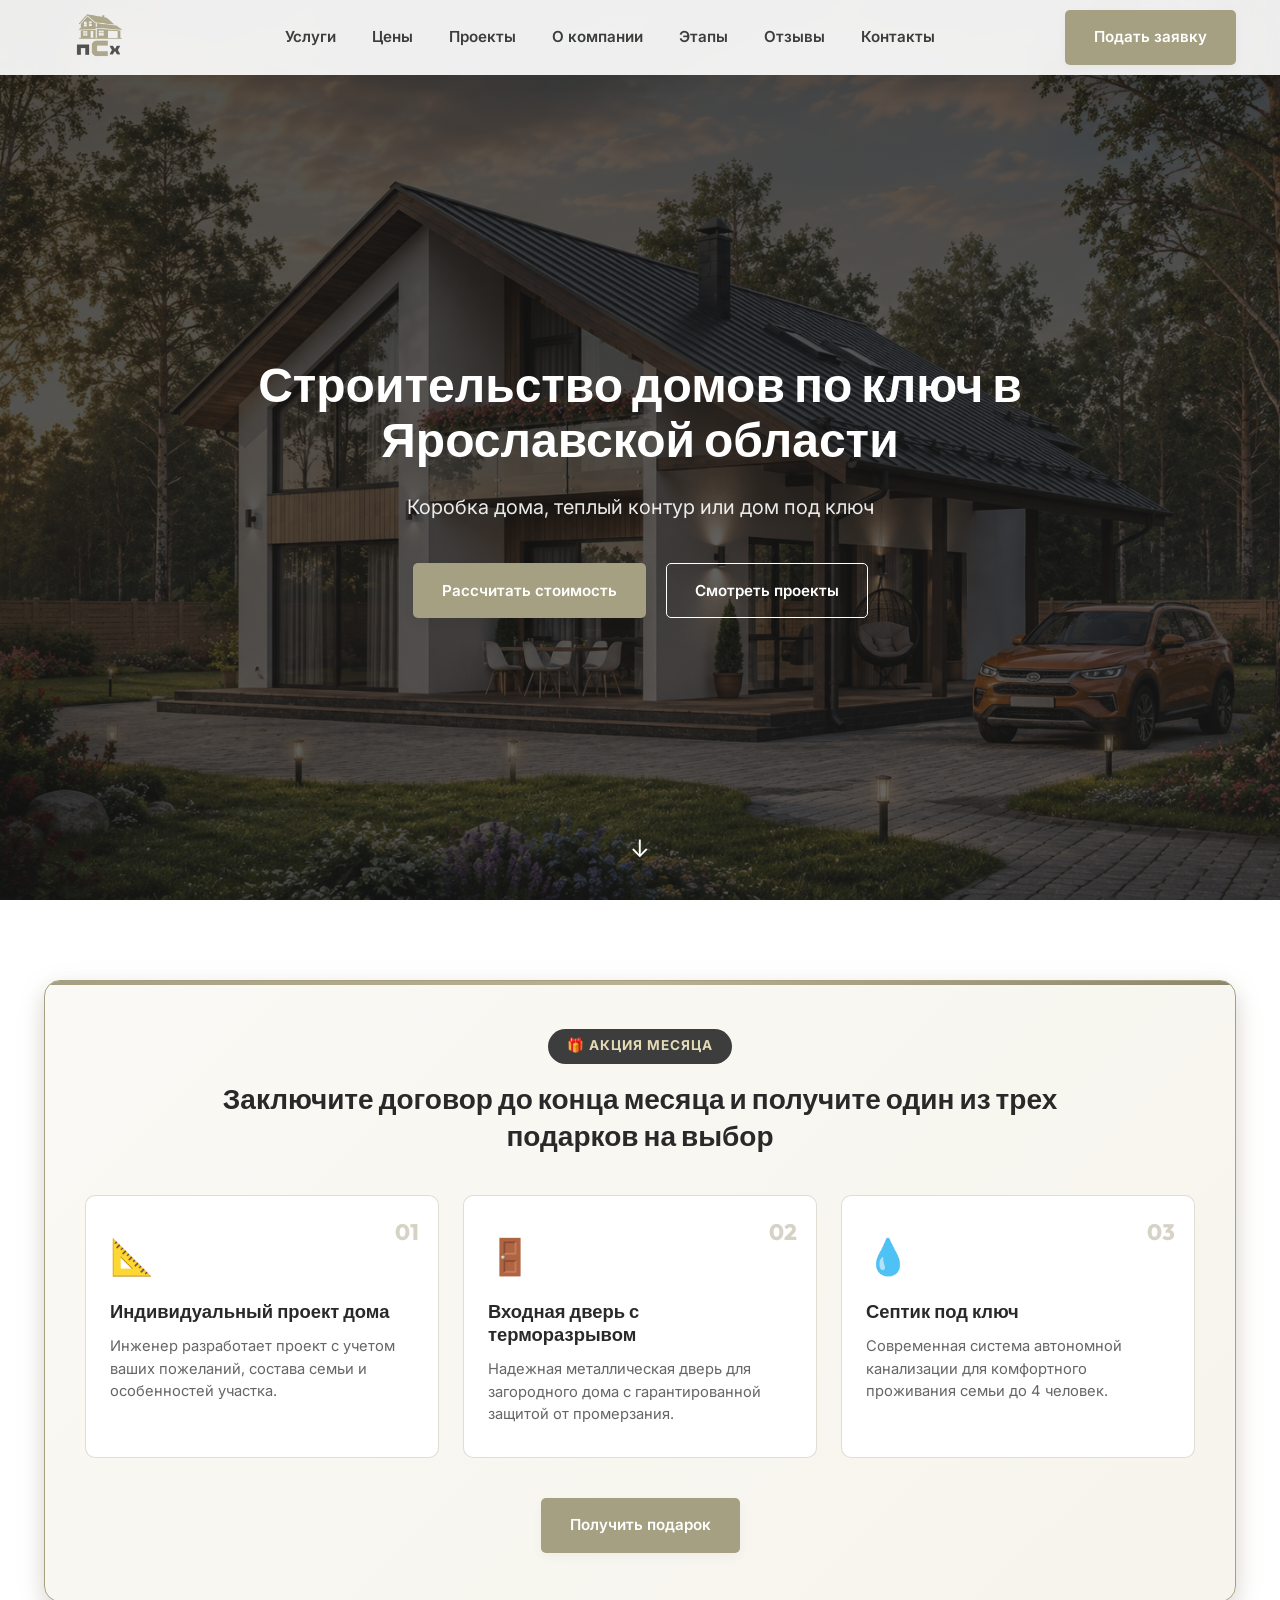
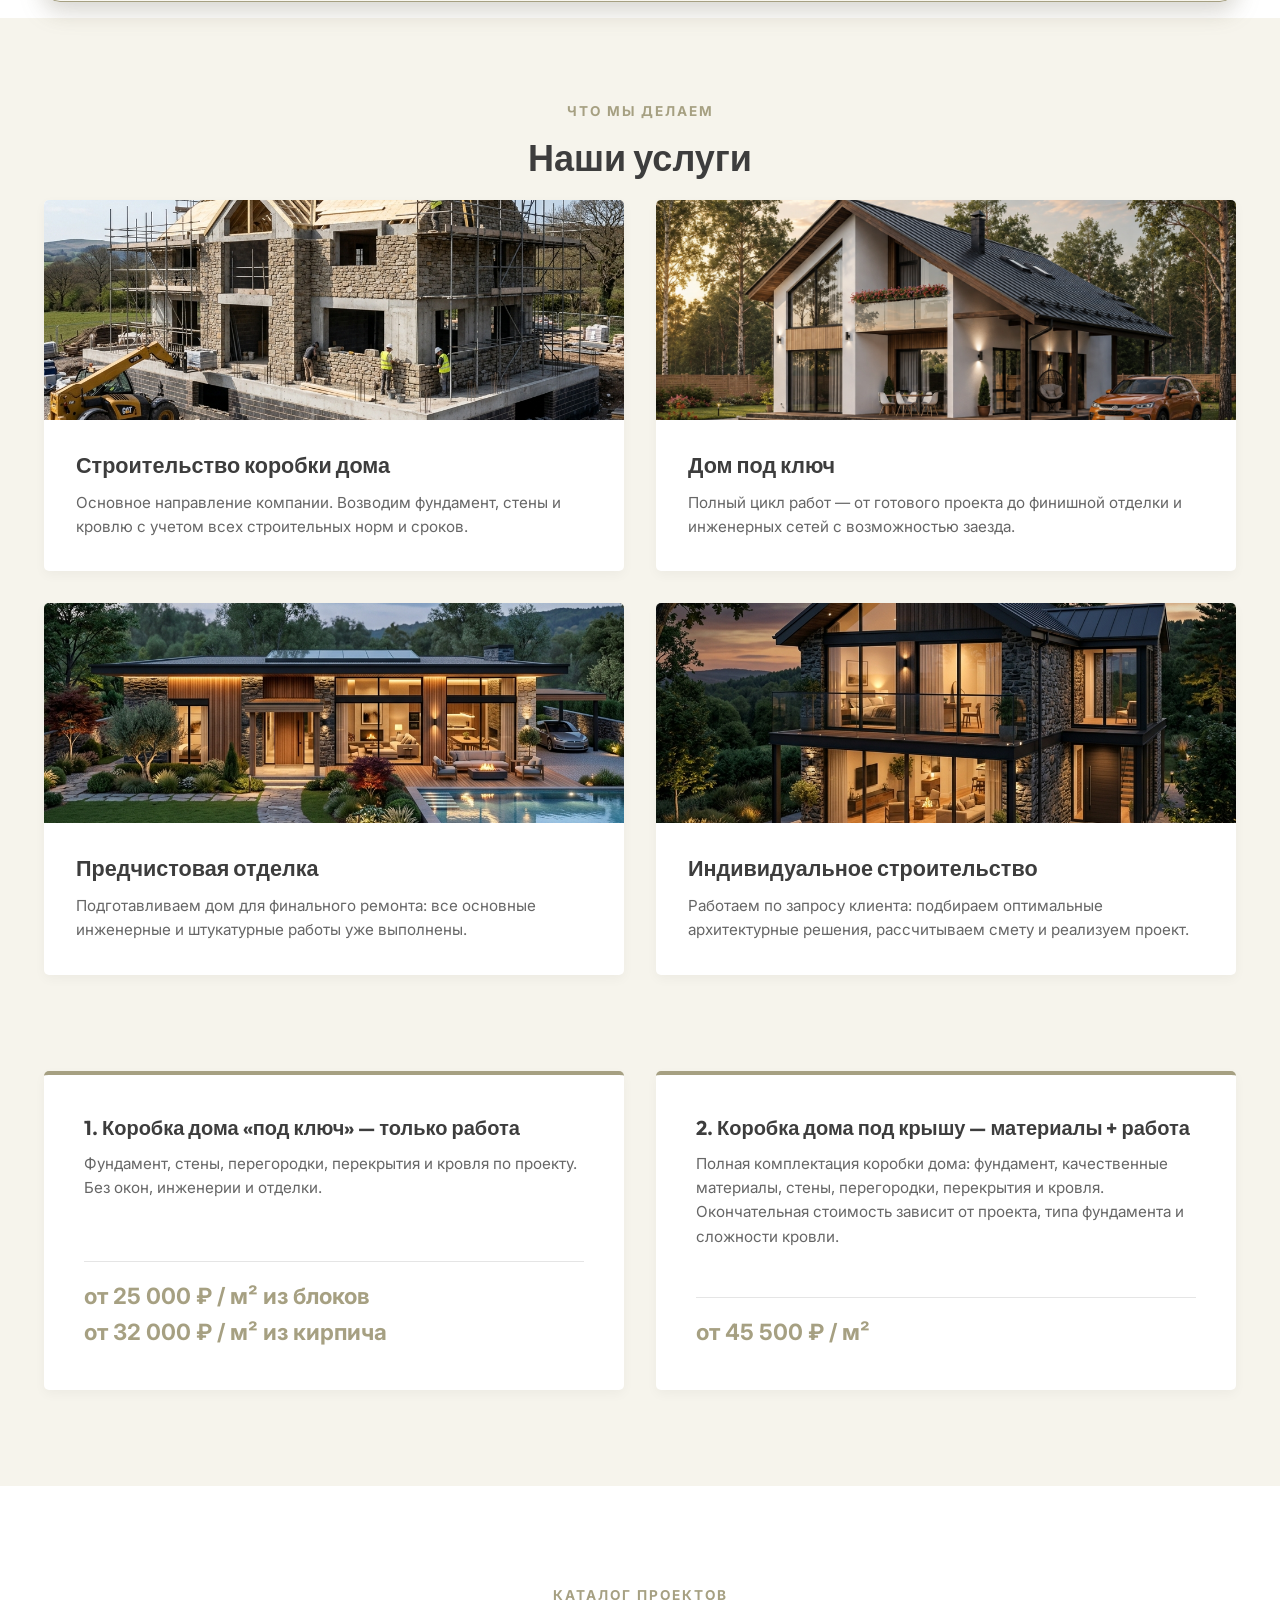
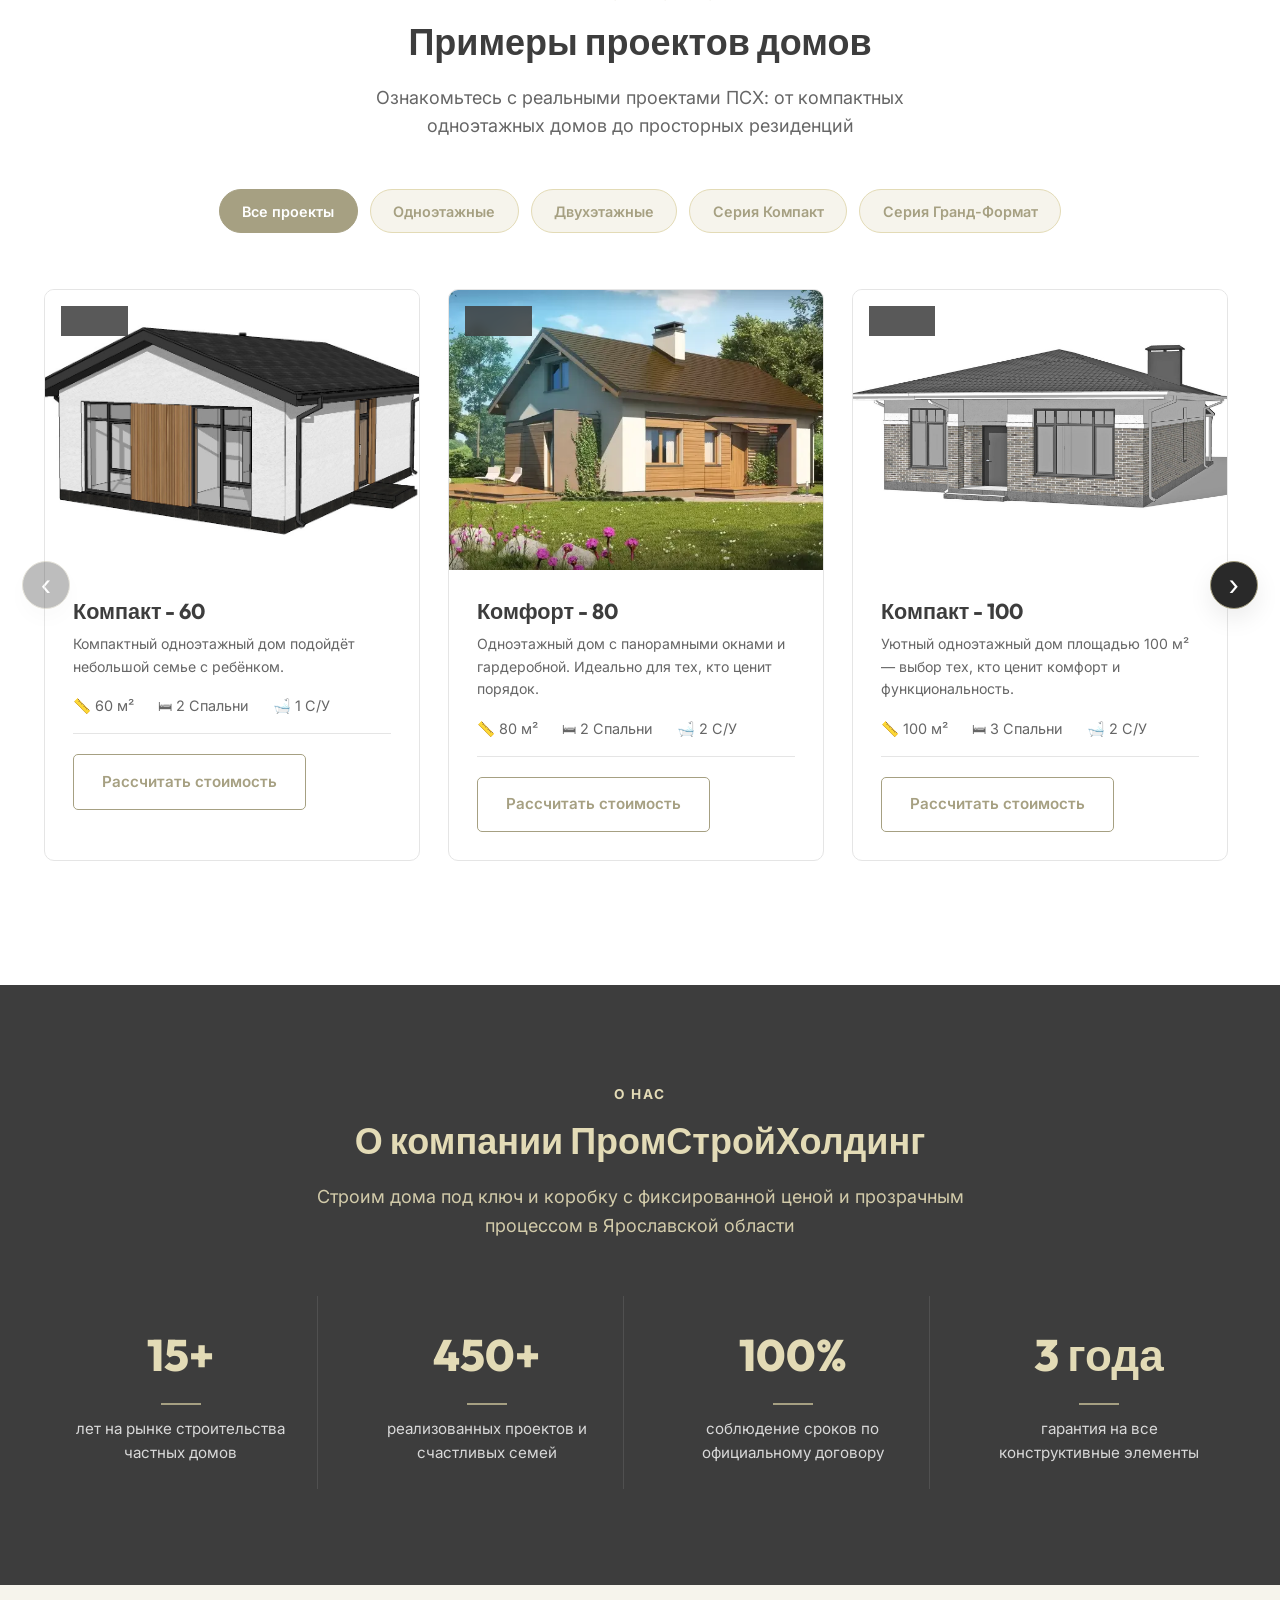
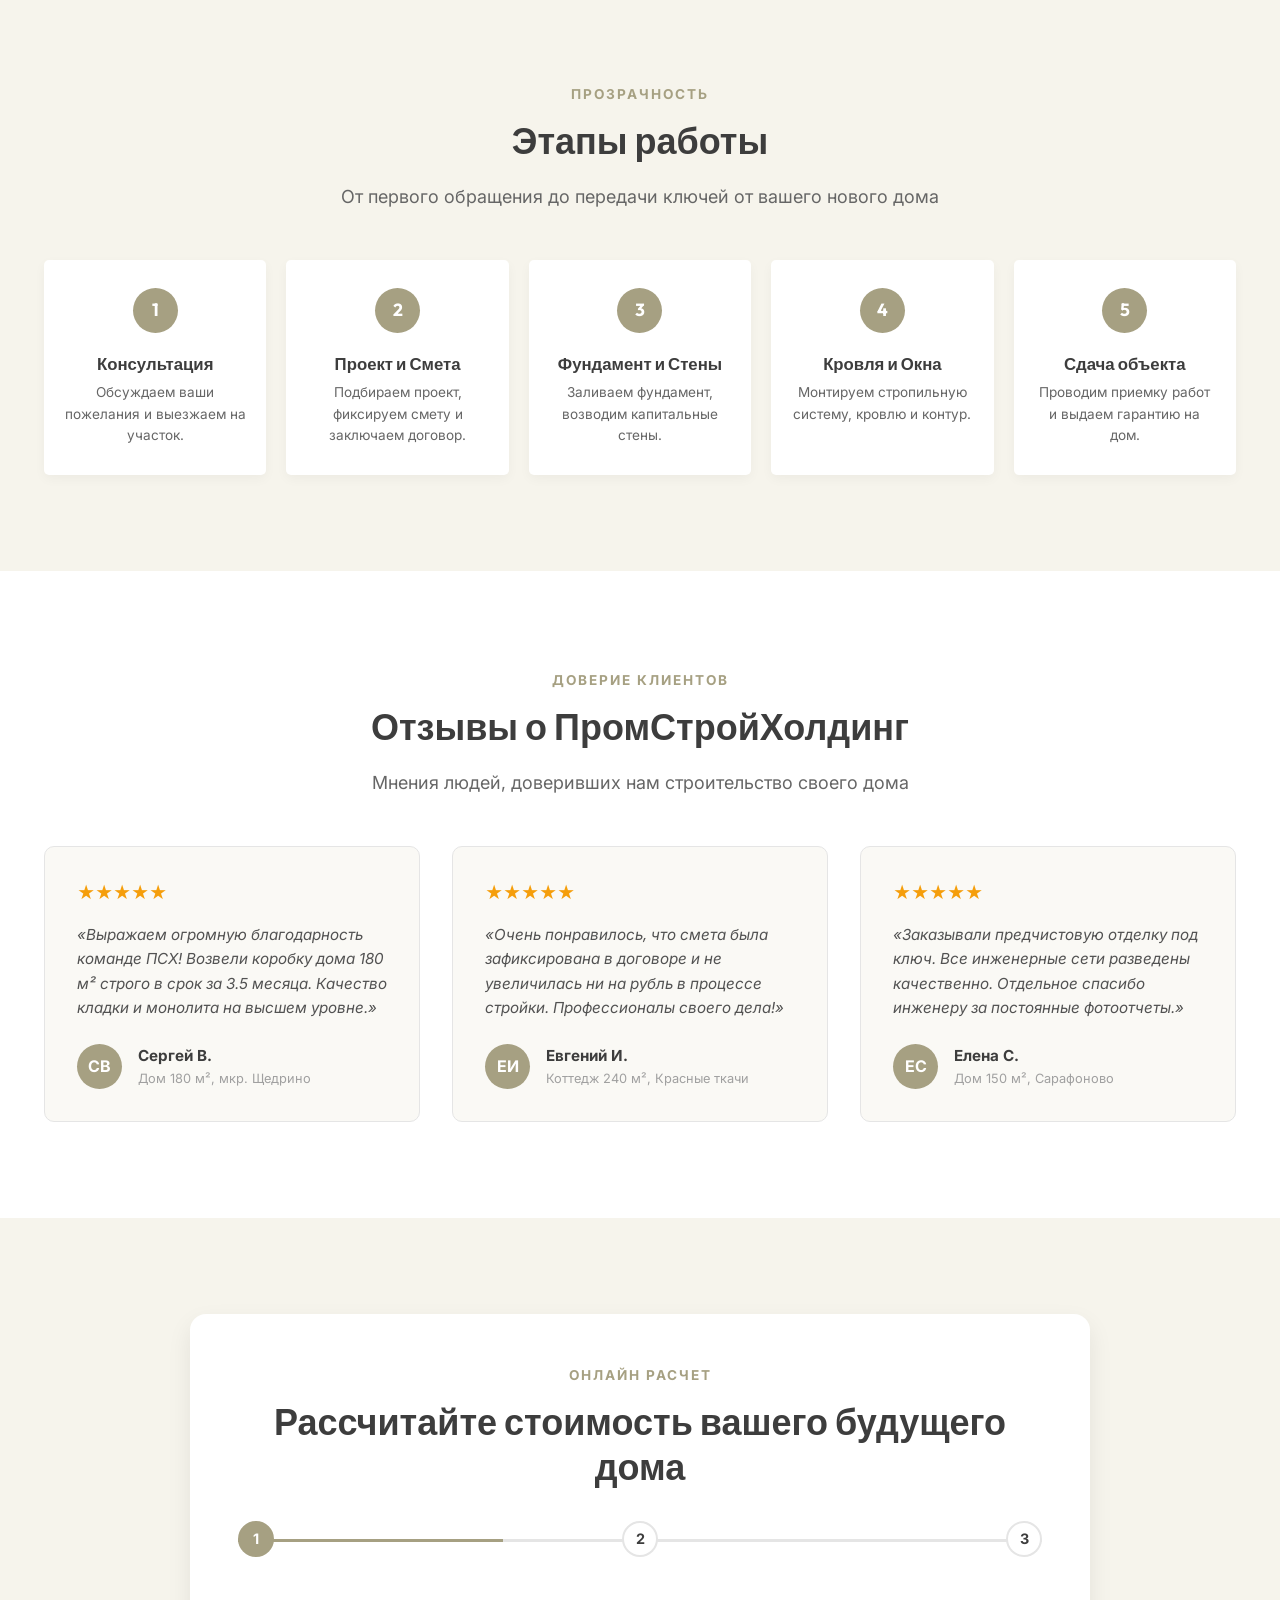
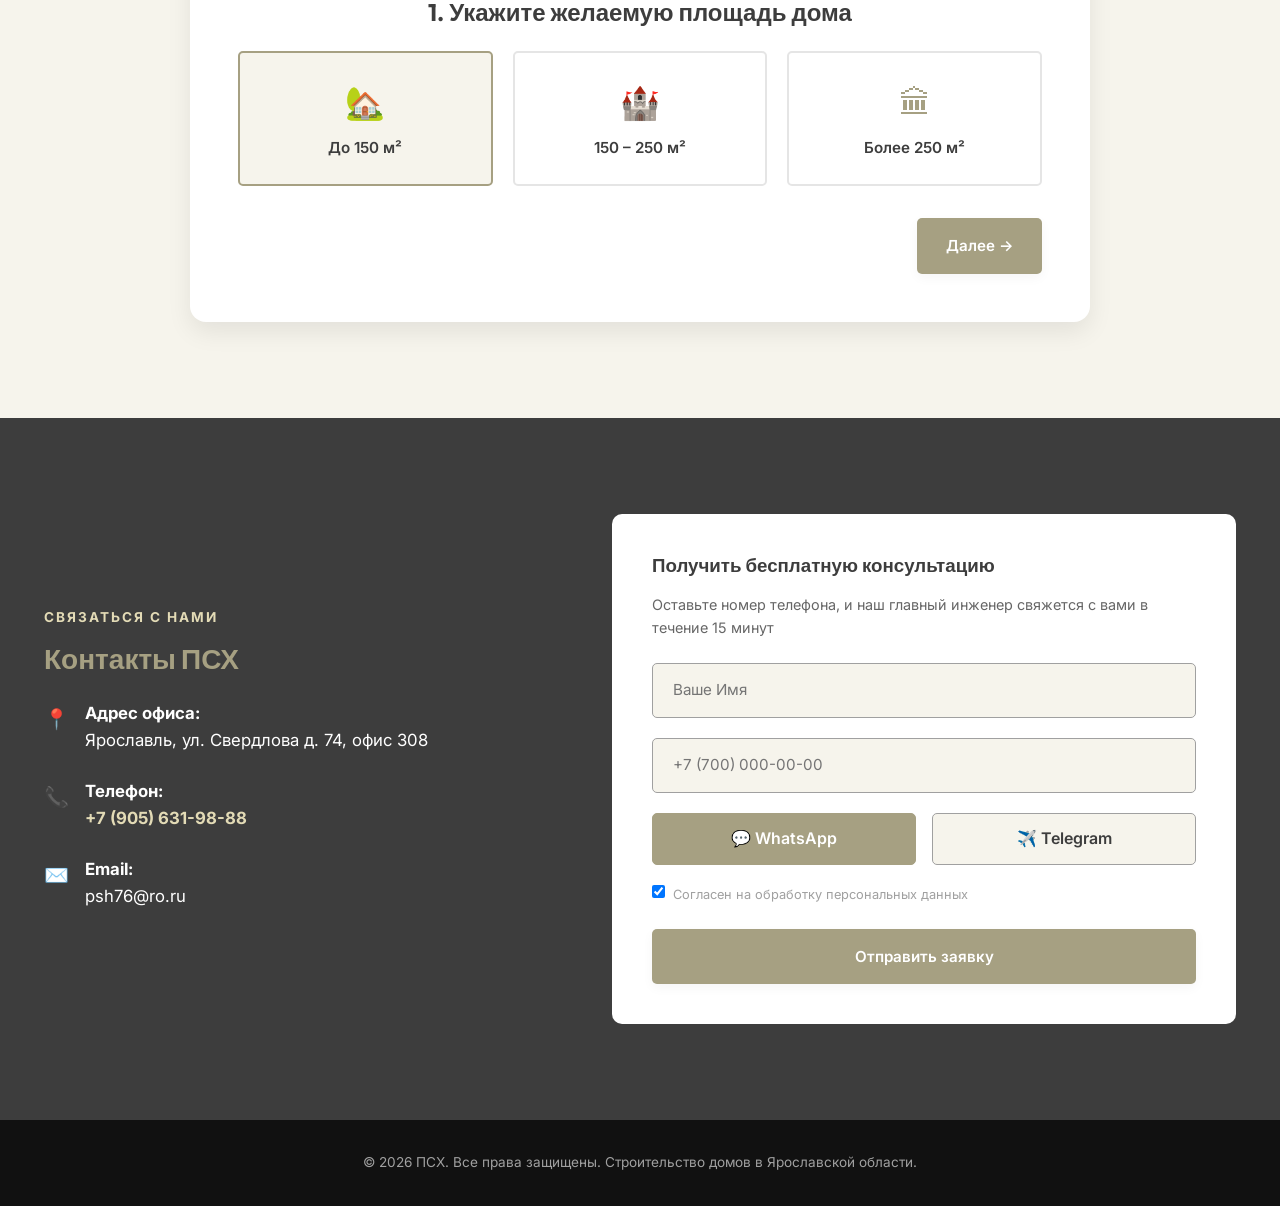
==== commit 9103cb75: "Visual improvements" ====
--- a/index.html
+++ b/index.html
@@ -61,7 +61,6 @@
   <section class="hero" id="hero">
     <div class="container">
       <div class="hero-content">
-        <span class="hero-badge">ПСХ</span>
         <h1 class="hero-title">Строительство домов по ключ
           в Ярославской области
         </h1>
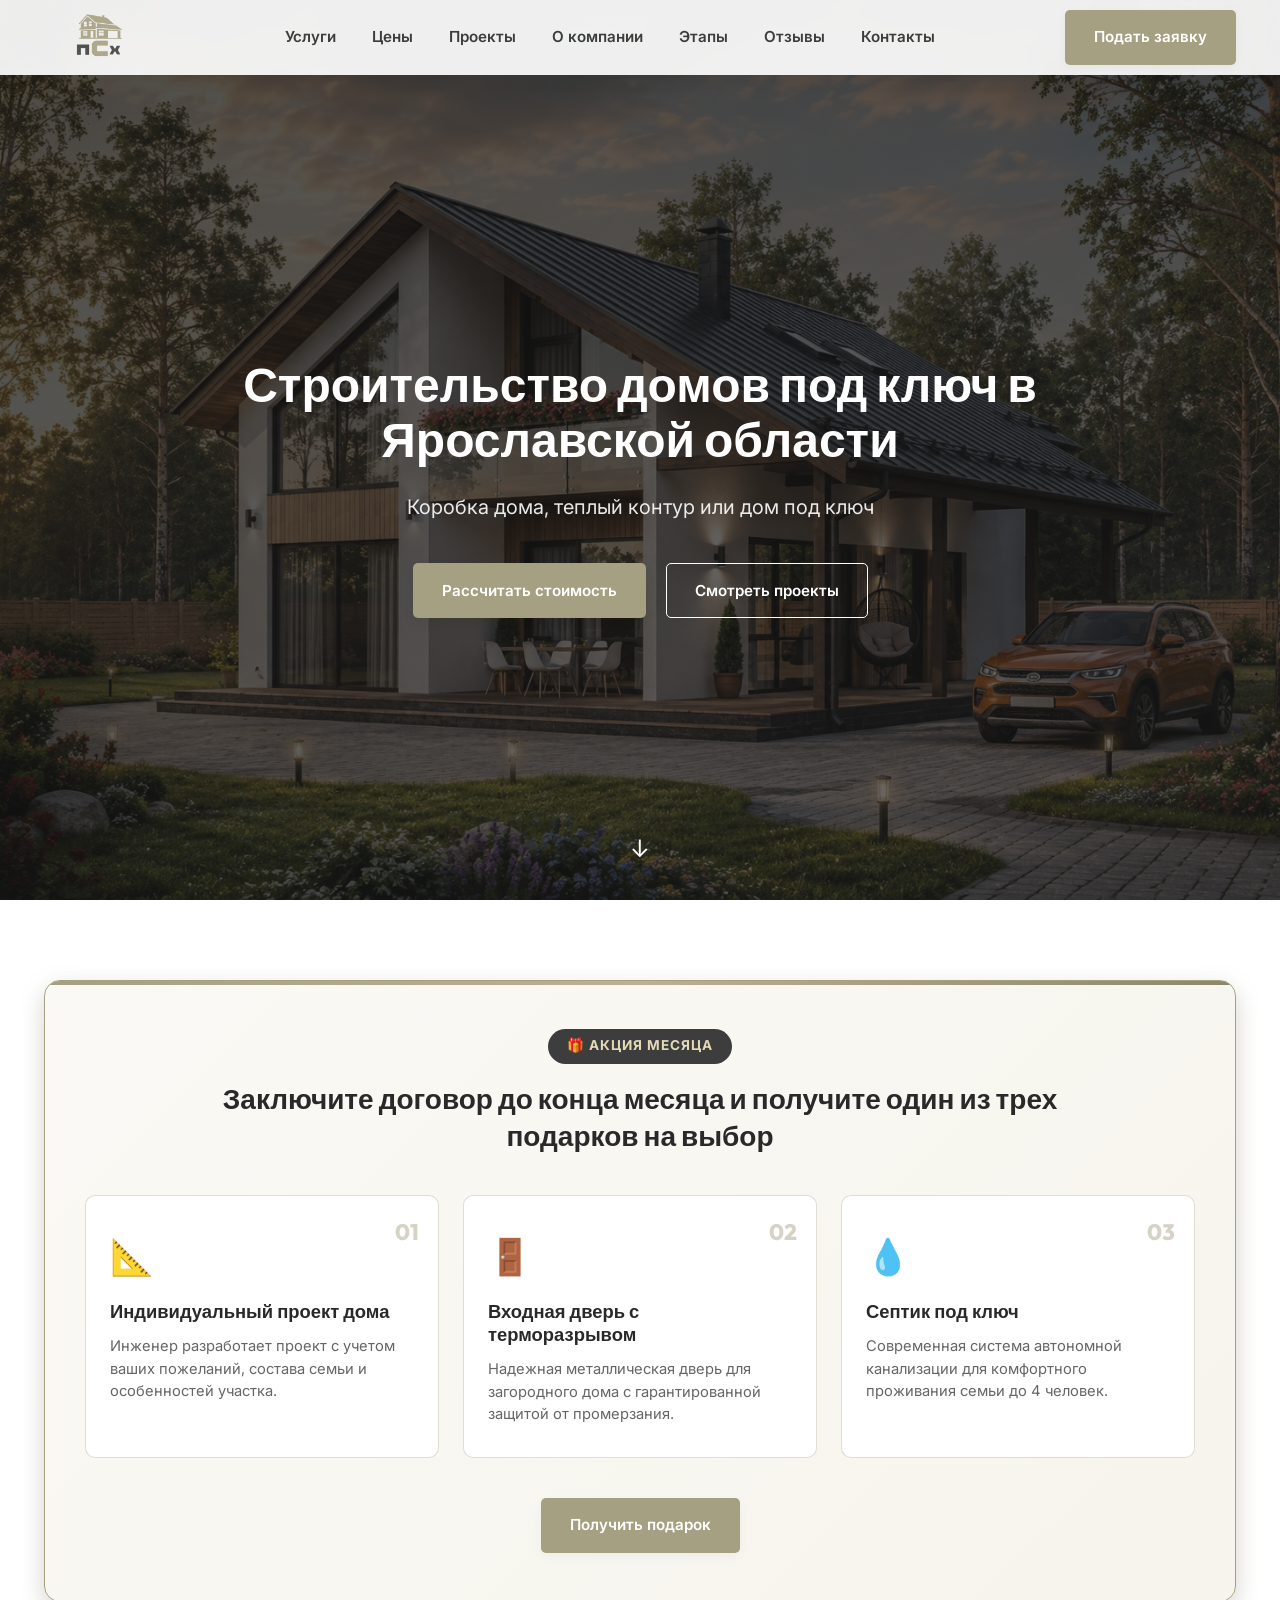
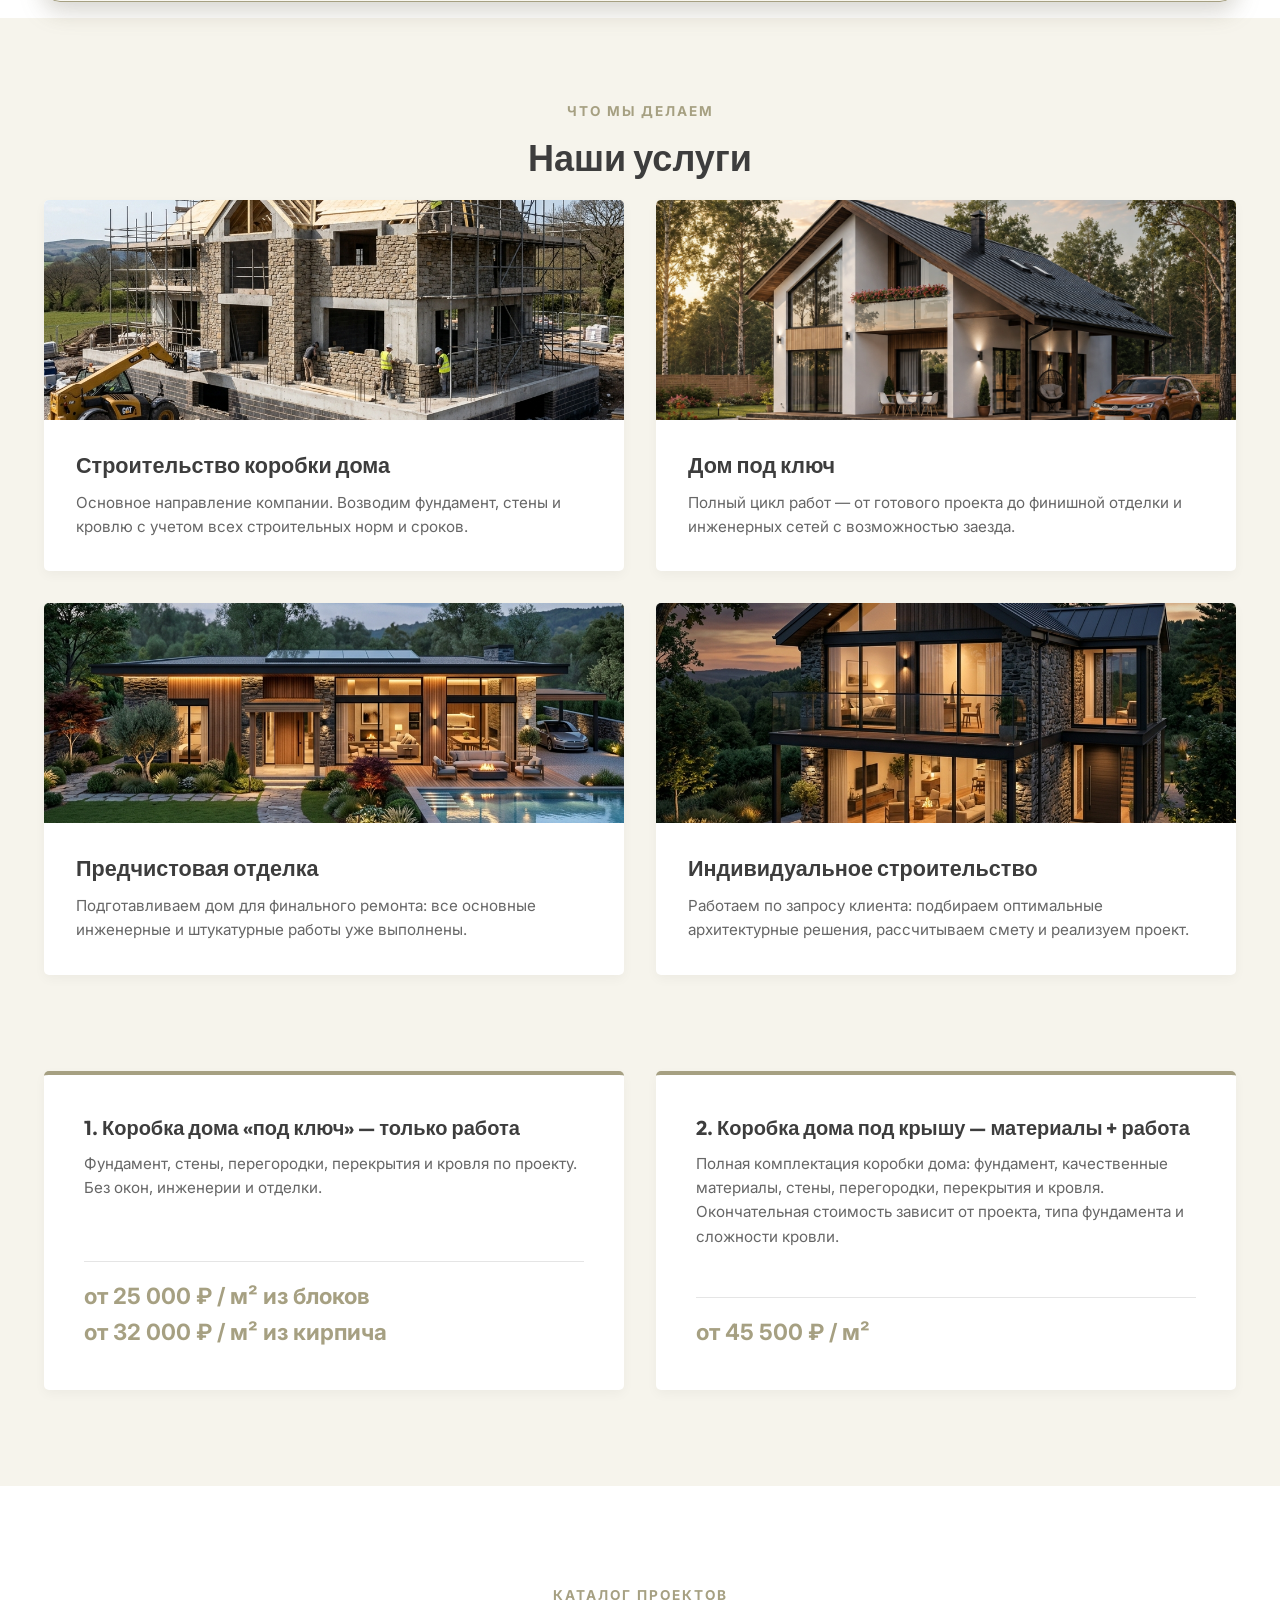
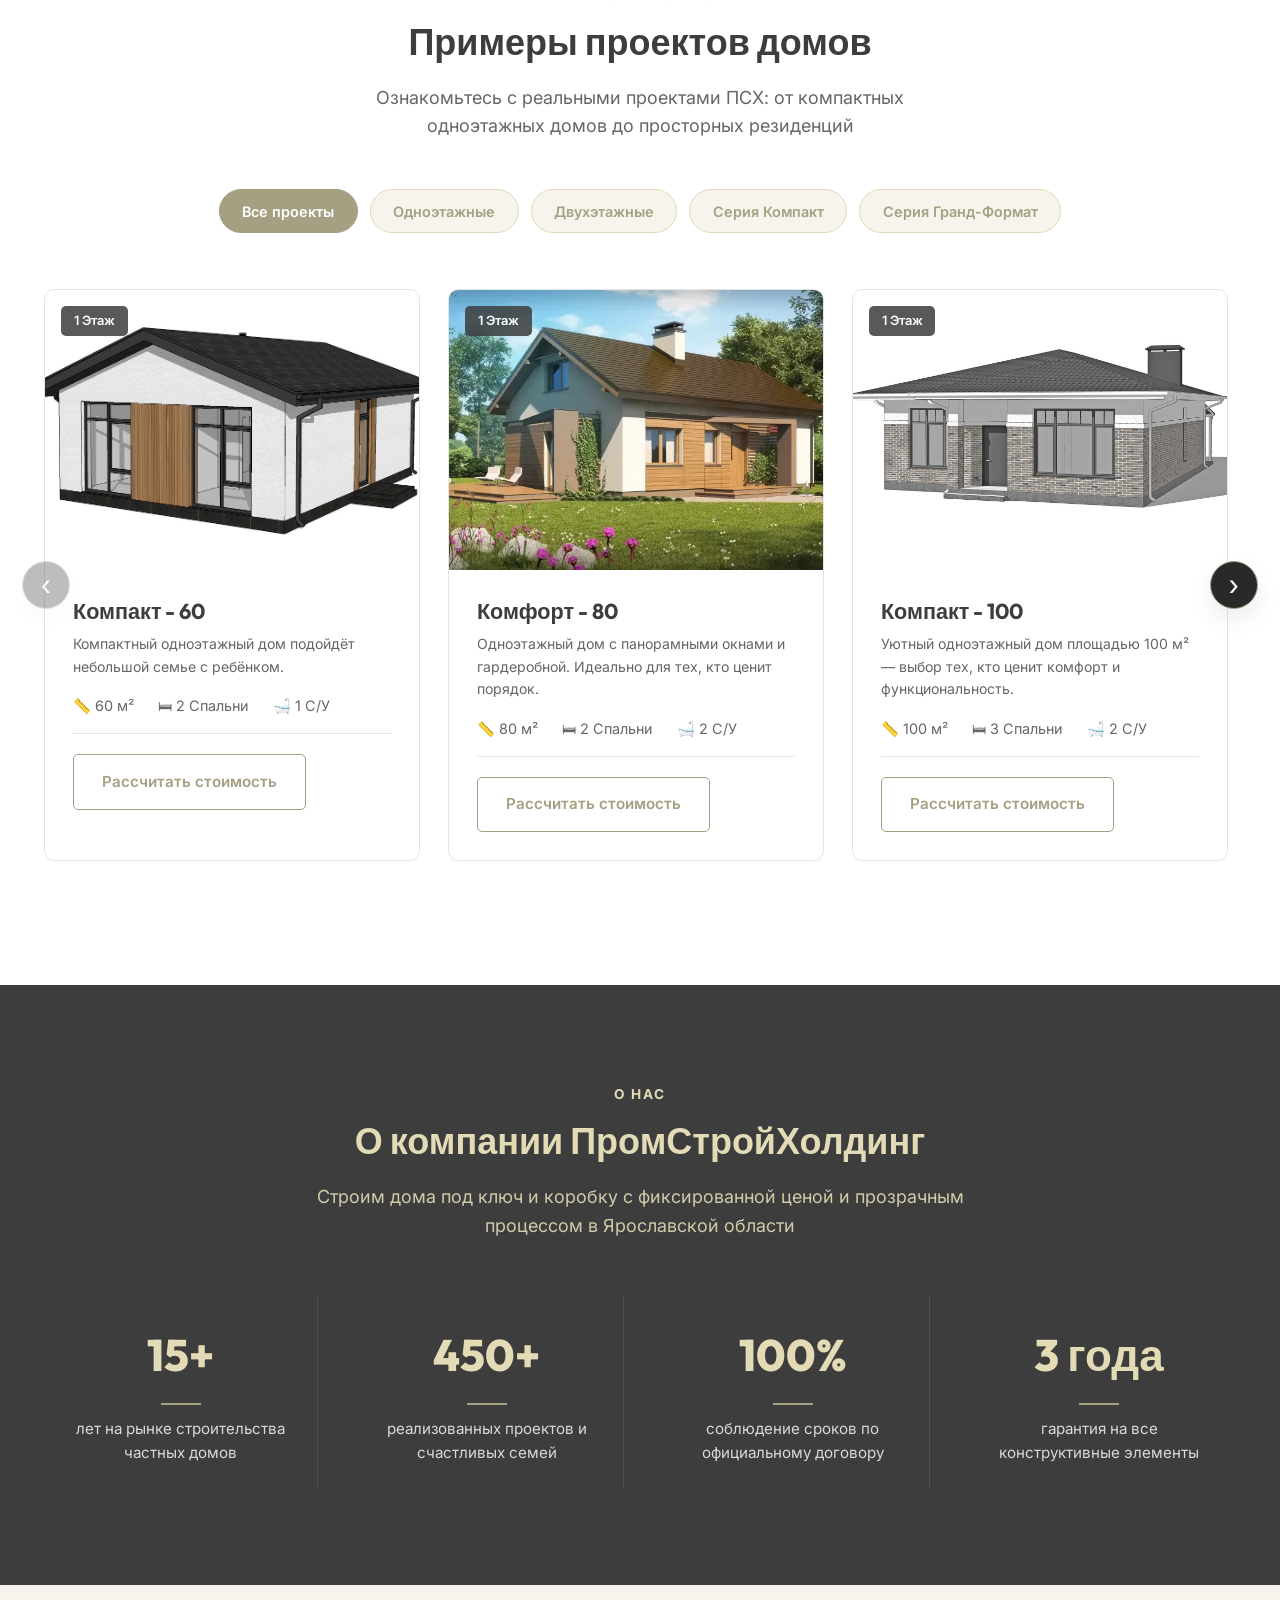
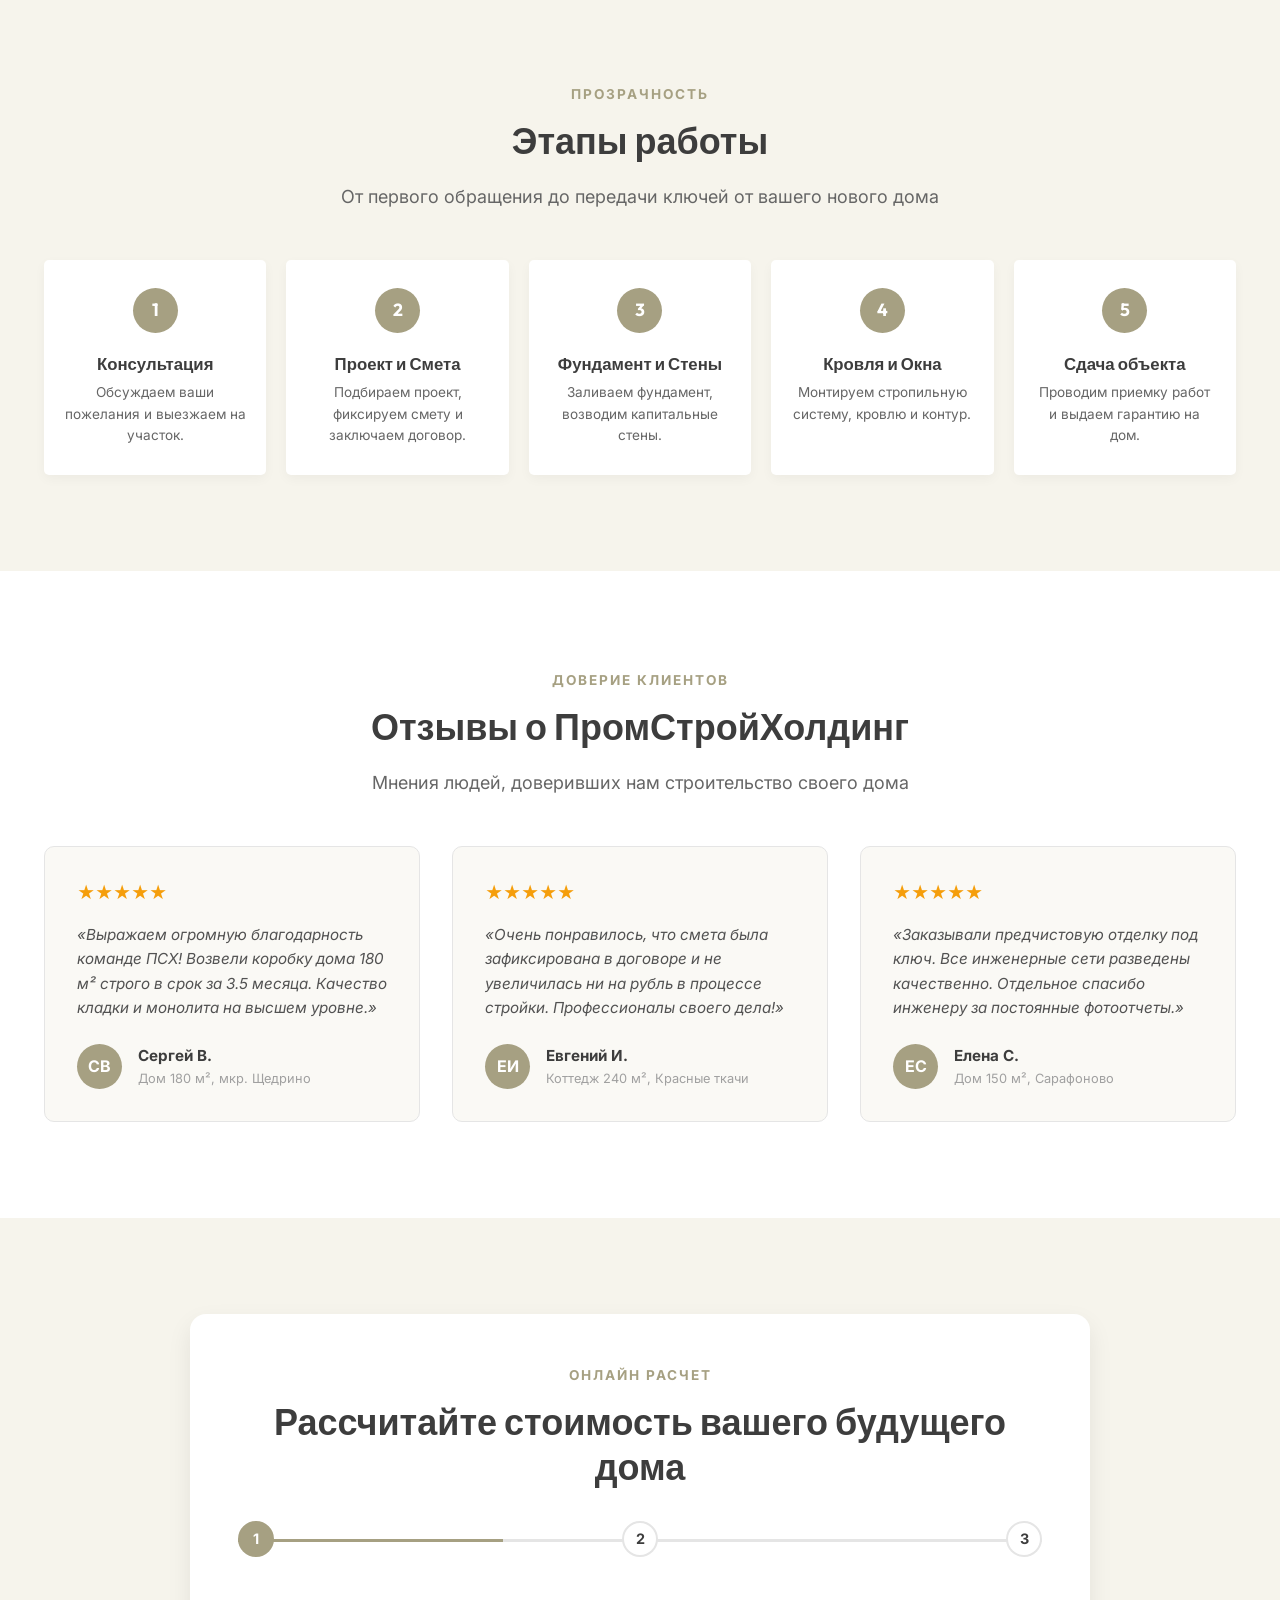
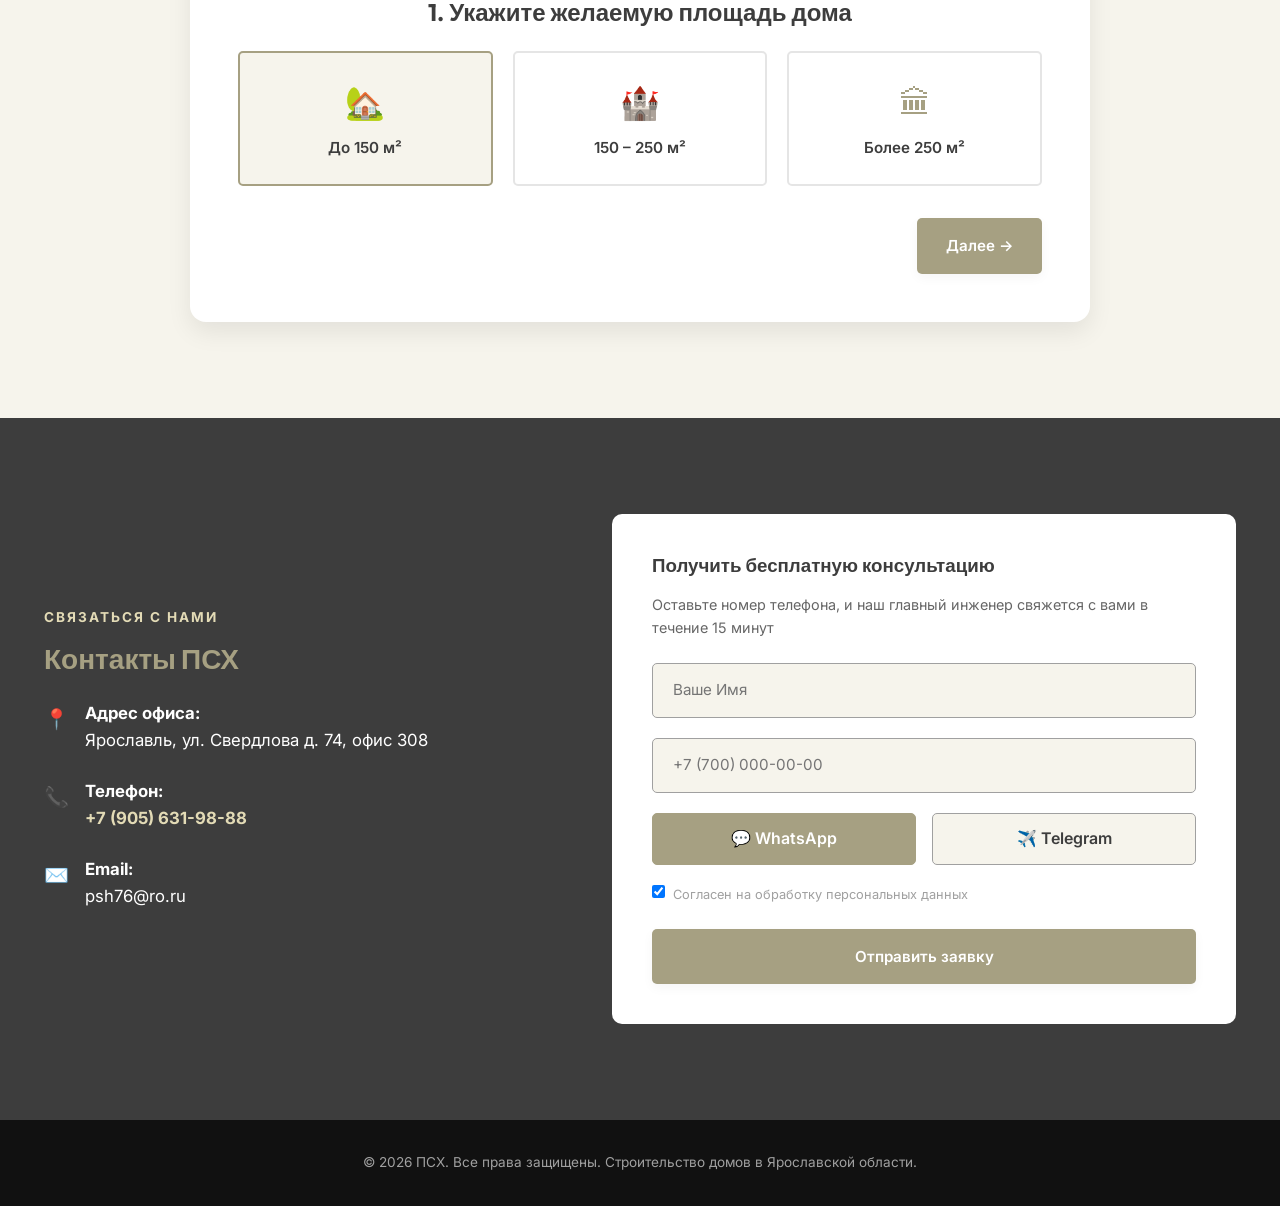
==== commit f2a40fa7: "Bug fix" ====
--- a/index.html
+++ b/index.html
@@ -61,7 +61,7 @@
   <section class="hero" id="hero">
     <div class="container">
       <div class="hero-content">
-        <h1 class="hero-title">Строительство домов по ключ
+        <h1 class="hero-title">Строительство домов под ключ
           в Ярославской области
         </h1>
         <p class="hero-description">Коробка дома, теплый контур 
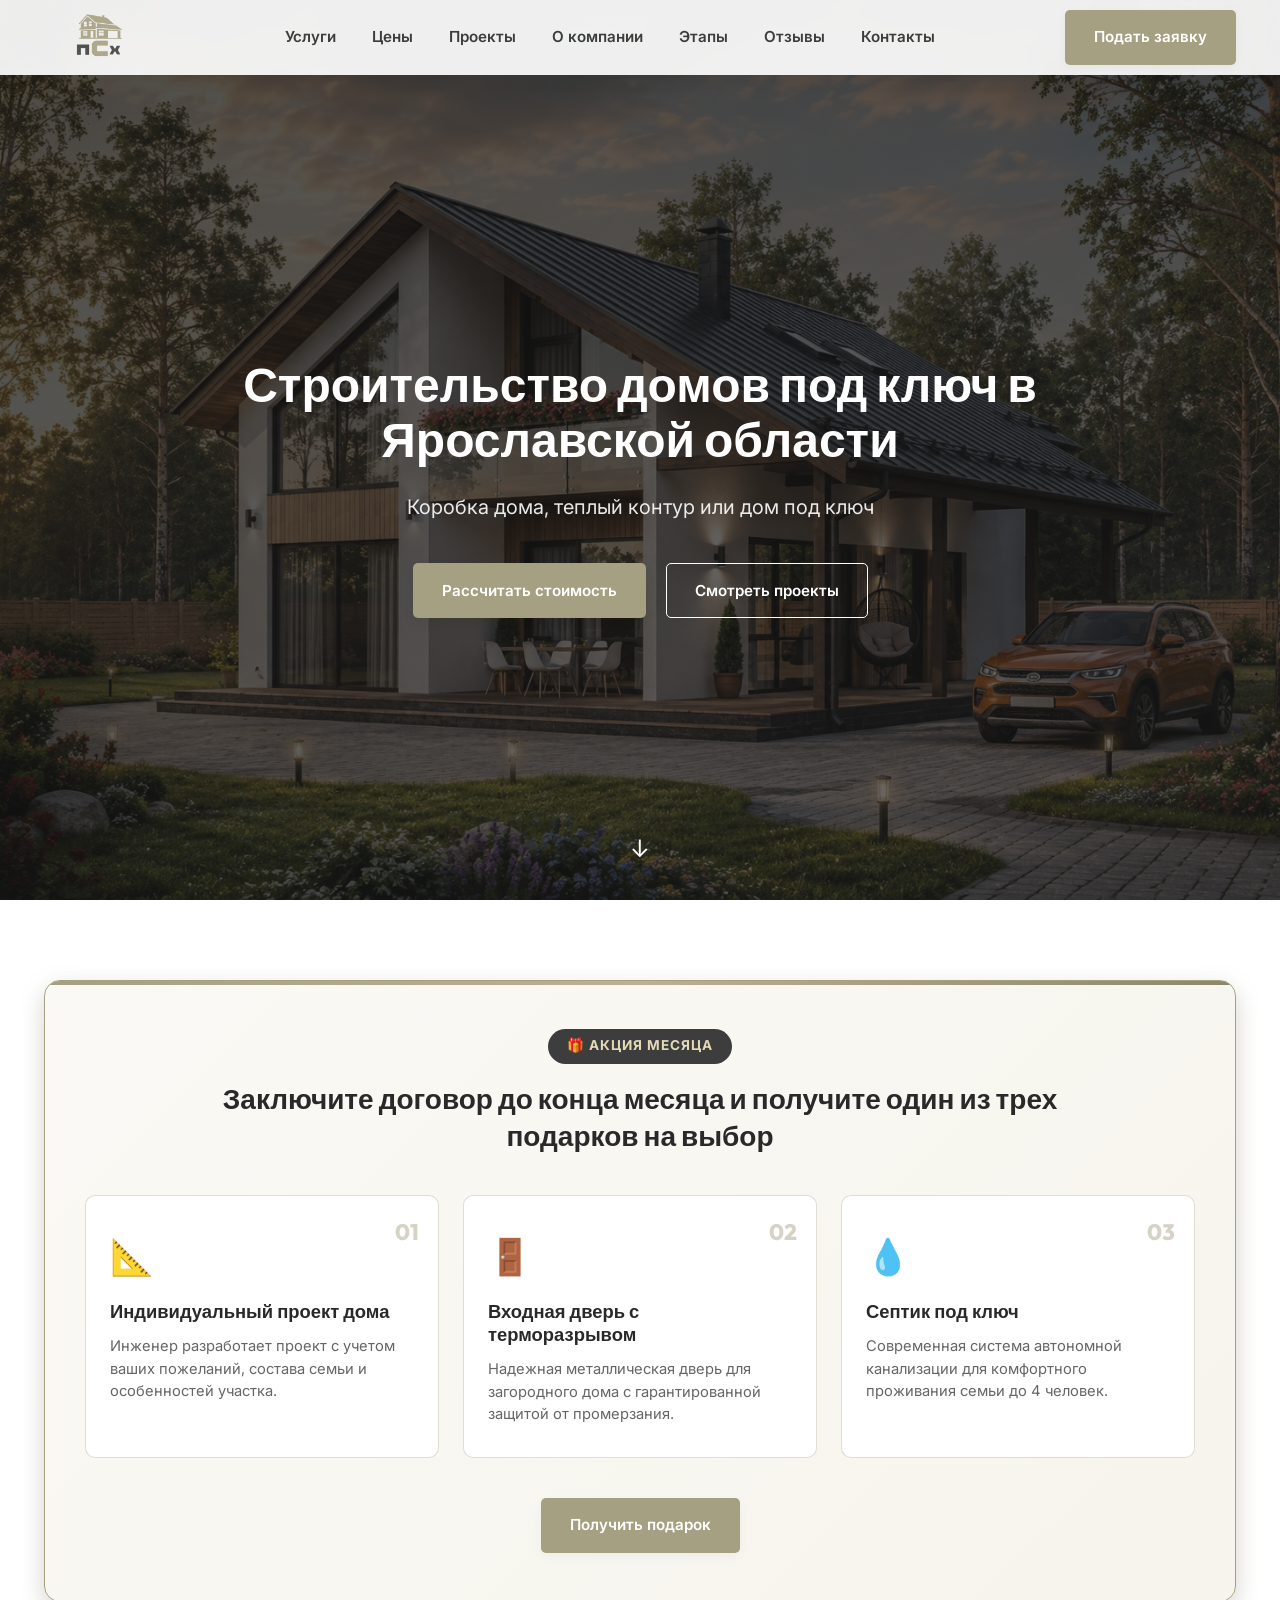
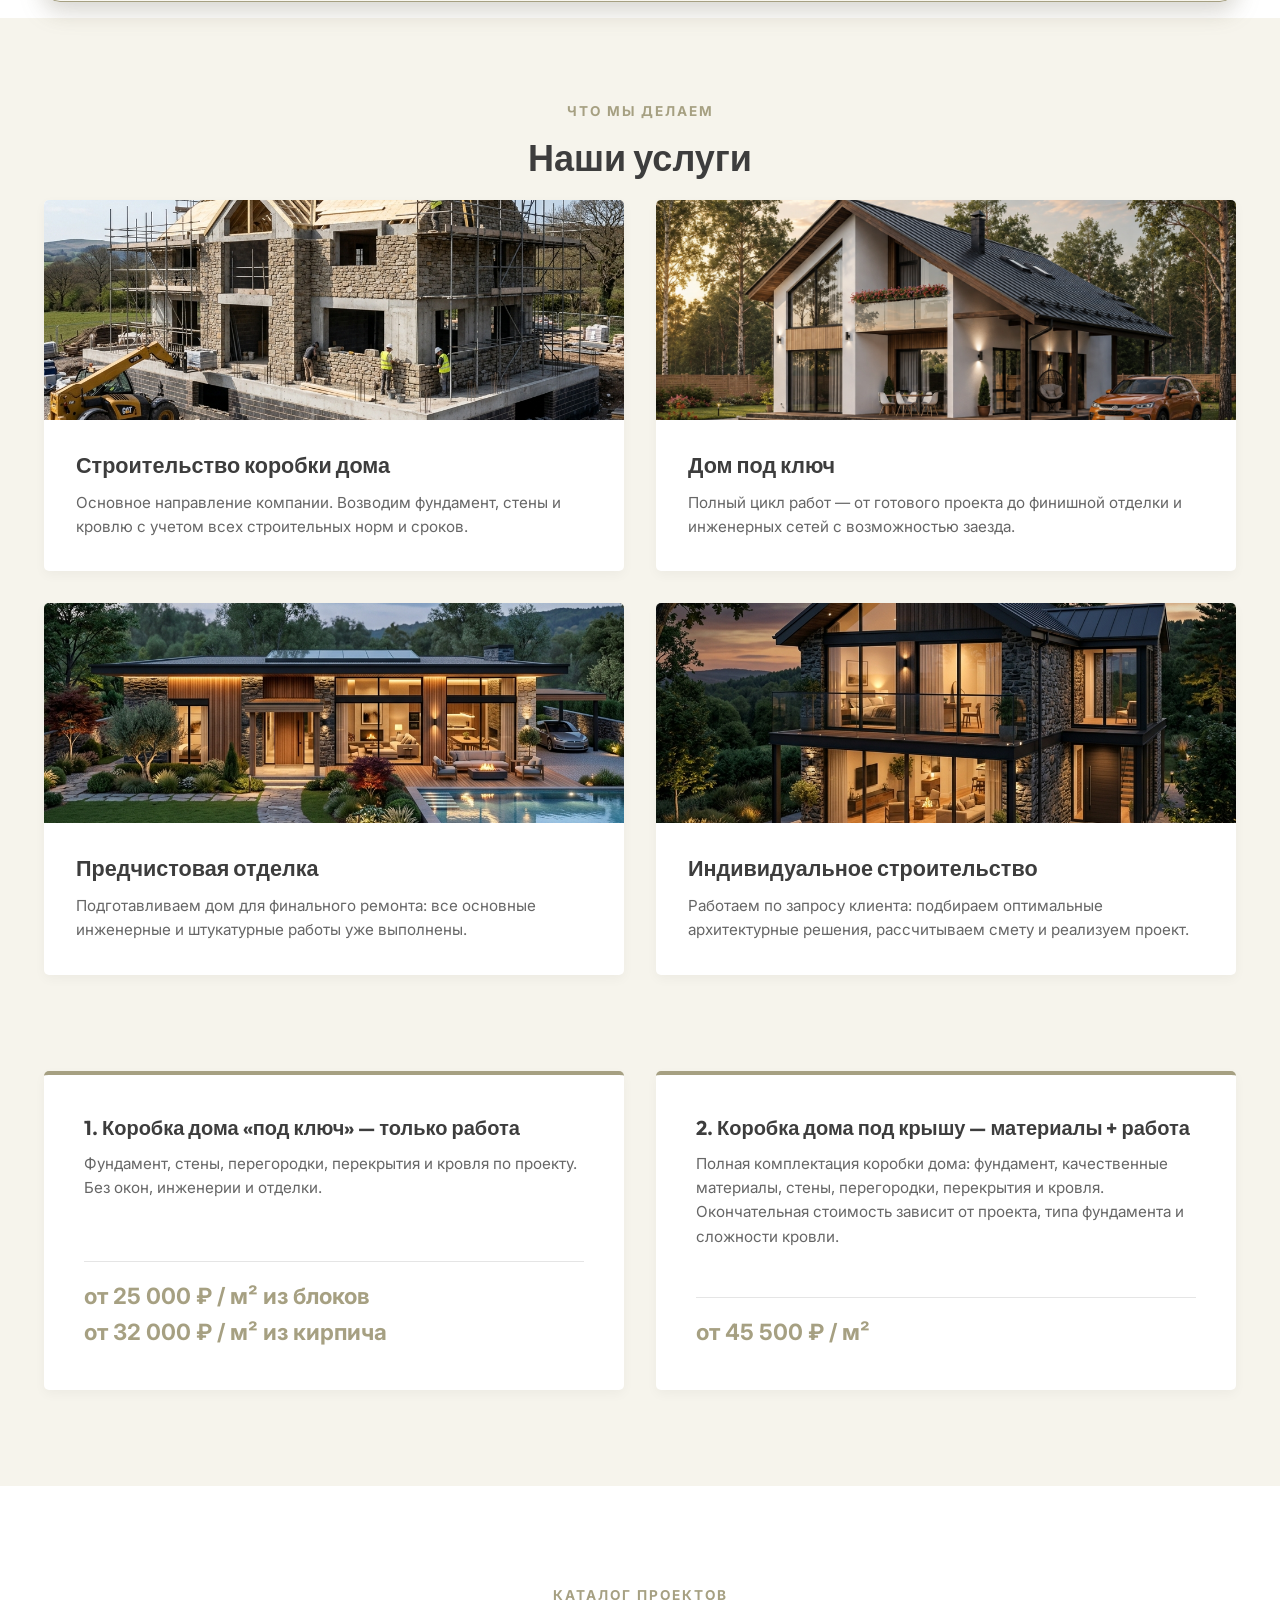
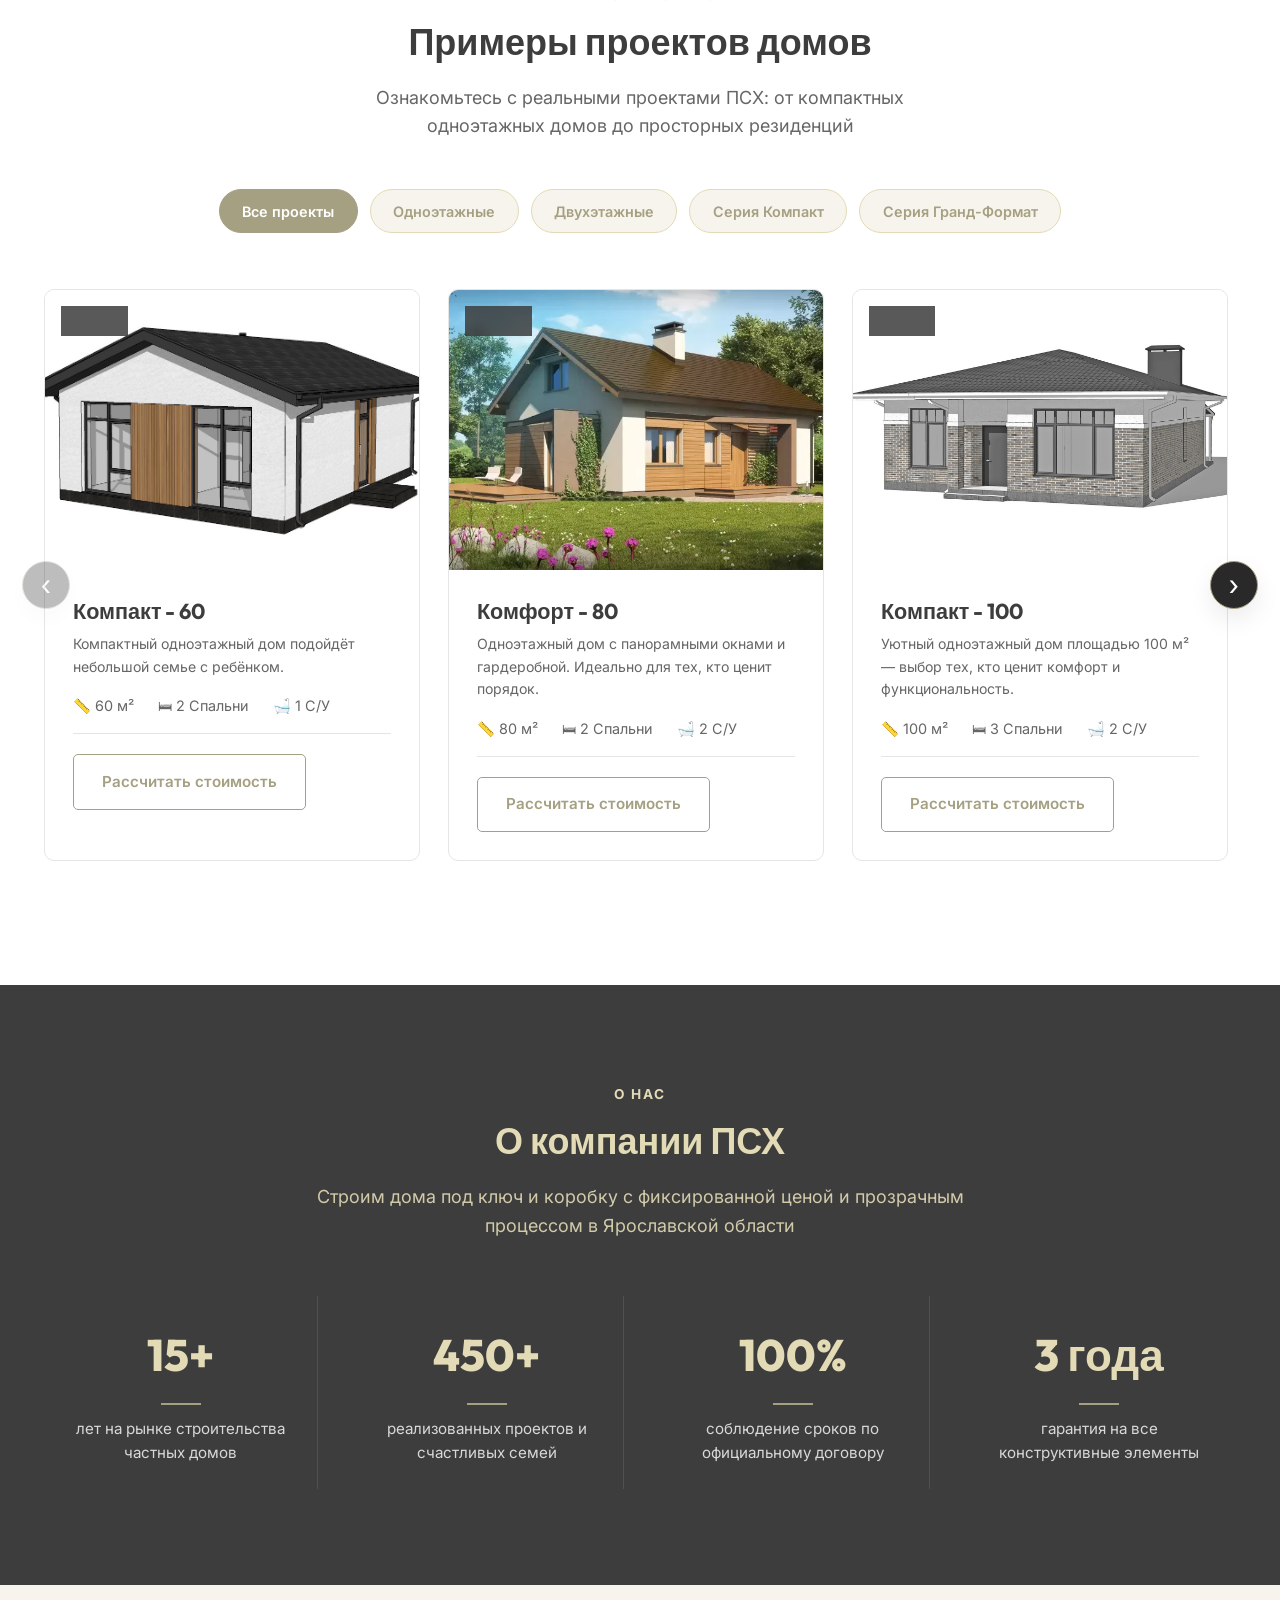
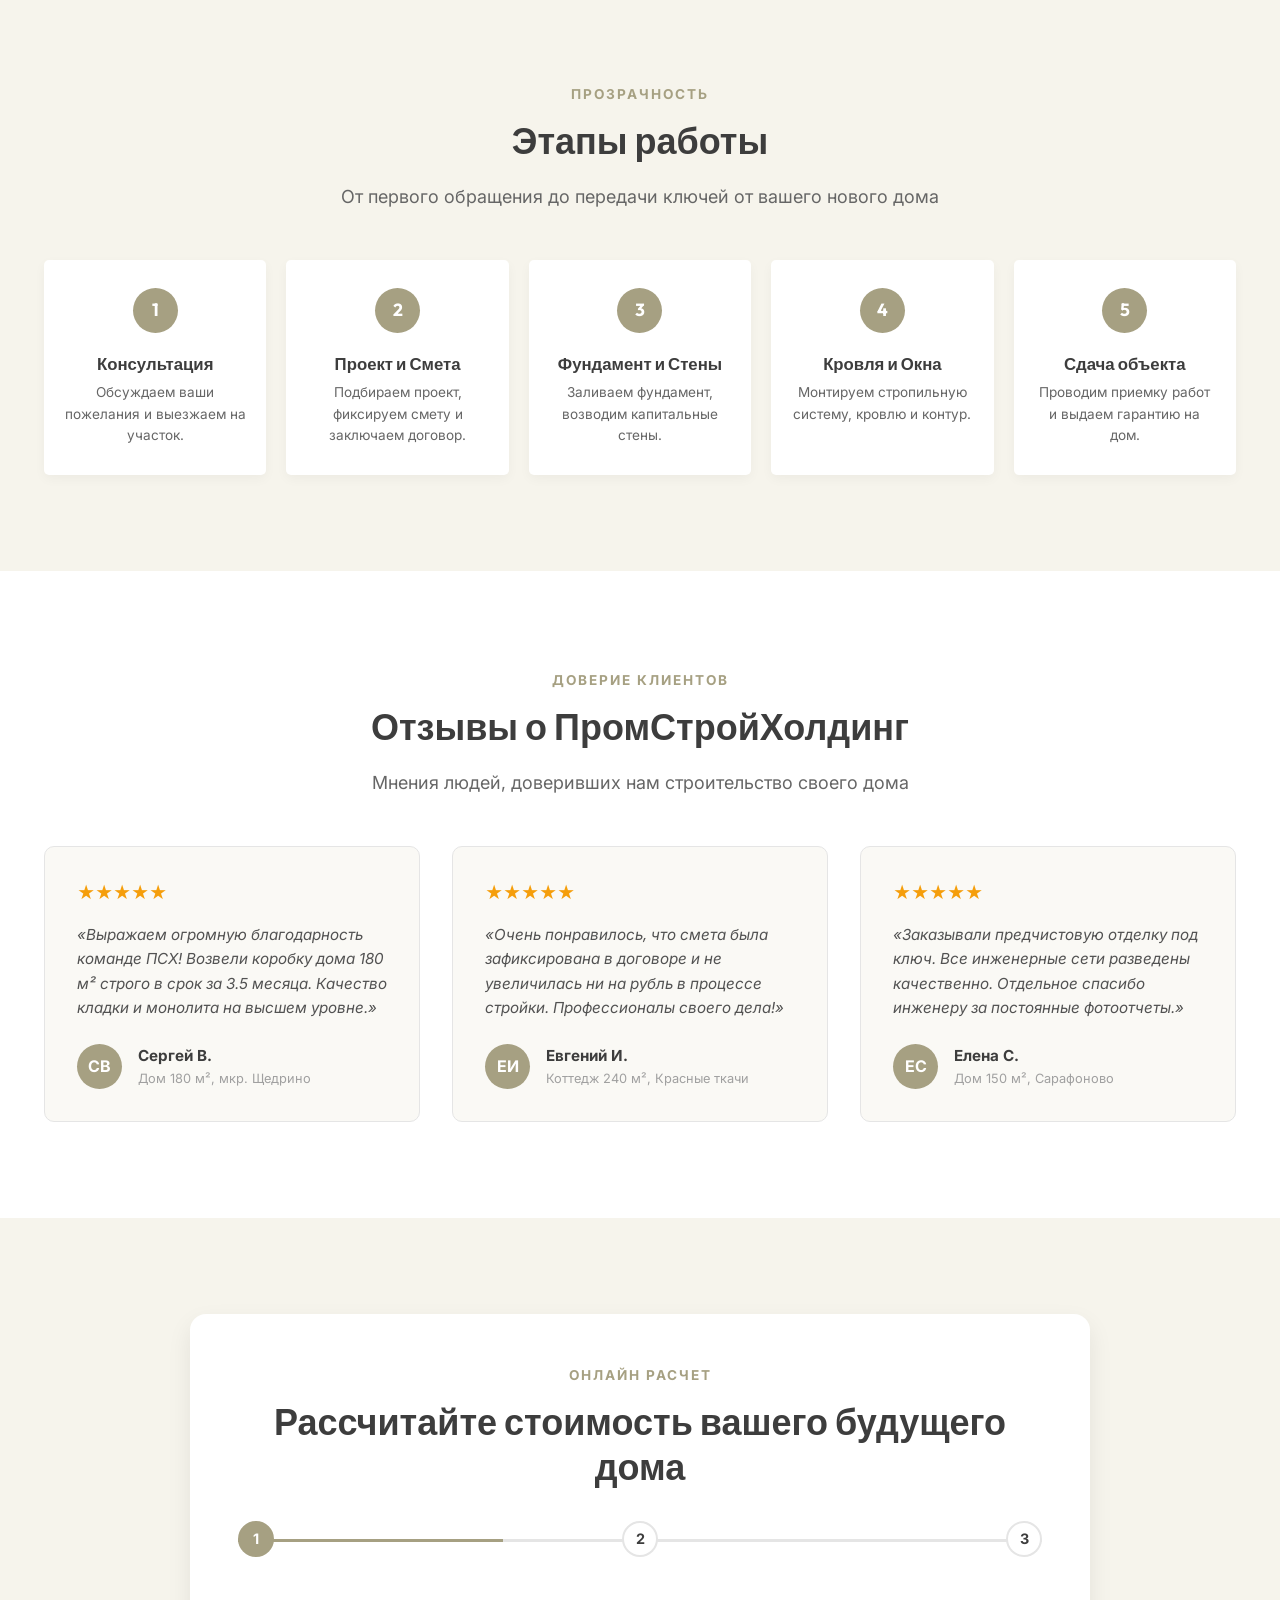
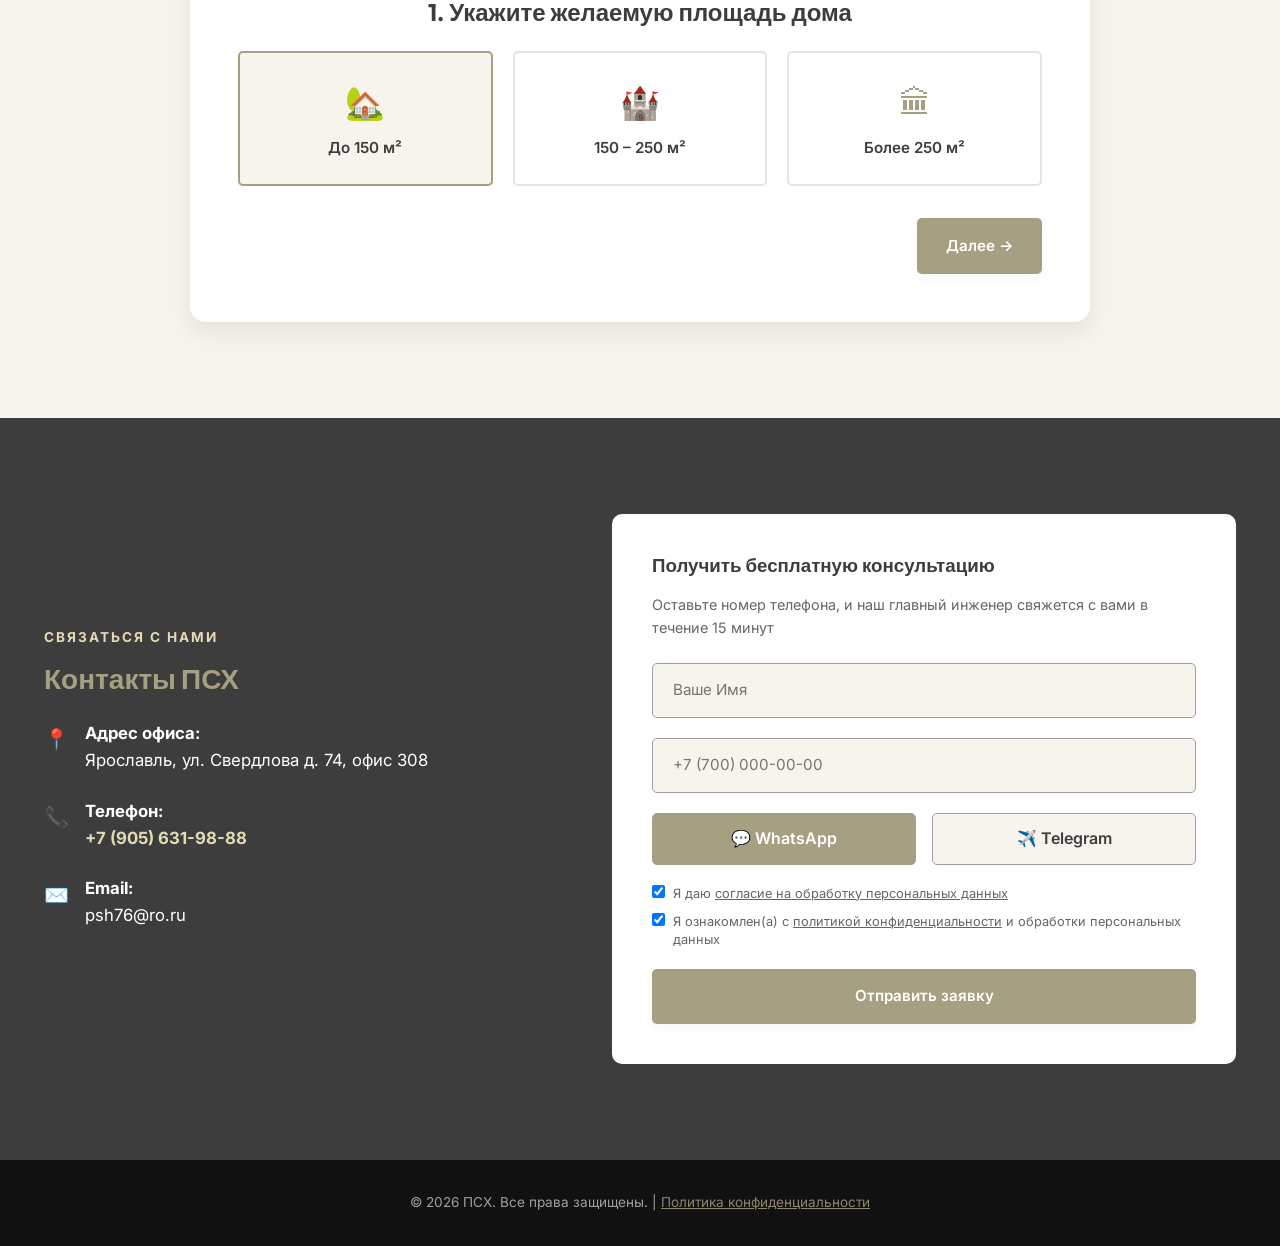
==== commit 48052d15: "Privacy policy added" ====
--- a/index.html
+++ b/index.html
@@ -366,7 +366,7 @@
     <div class="container">
       <div style="text-align: center;">
         <span class="section-tag" style="color: var(--color-cream-dark);">О нас</span>
-        <h2 class="section-title light">О компании ПромСтройХолдинг</h2>
+        <h2 class="section-title light">О компании ПСХ</h2>
         <p class="section-subtitle light">Строим дома под ключ и коробку с фиксированной ценой и прозрачным процессом в Ярославской области</p>
       </div>
 
@@ -626,8 +626,13 @@
             </div>
 
             <label class="checkbox-label">
+              <input type="checkbox" name="consent" required checked>
+              <span>Я даю <a href="docs/data_consent.pdf" target="_blank" style="text-decoration: underline; color: inherit;">согласие на обработку персональных данных</a></span>
+            </label>
+
+            <label class="checkbox-label">
               <input type="checkbox" name="privacy" required checked>
-              <span>Согласен на обработку персональных данных</span>
+              <span>Я ознакомлен(а) с <a href="privacy/" target="_blank" style="text-decoration: underline; color: inherit;">политикой конфиденциальности</a> и обработки персональных данных</span>
             </label>
 
             <button type="submit" class="btn btn-primary" style="width: 100%;">Отправить заявку</button>
@@ -640,7 +645,7 @@
   <!-- Footer -->
   <footer class="footer">
     <div class="container">
-      <p>© 2026 ПСХ. Все права защищены. Строительство домов в Ярославской области.</p>
+      <p>© 2026 ПСХ. Все права защищены. | <a href="privacy/" style="color: var(--color-gold-dark); text-decoration: underline;">Политика конфиденциальности</a></p>
     </div>
   </footer>
 
@@ -665,6 +670,16 @@
           <div class="radio-toggle" data-type="Telegram">✈️ Telegram</div>
         </div>
 
+        <label class="checkbox-label">
+          <input type="checkbox" name="consent" required checked>
+          <span>Я даю <a href="docs/data_consent.pdf" target="_blank" style="text-decoration: underline; color: inherit;">согласие на обработку персональных данных</a></span>
+        </label>
+
+        <label class="checkbox-label">
+          <input type="checkbox" name="privacy" required checked>
+          <span>Я ознакомлен(а) с <a href="privacy/" target="_blank" style="text-decoration: underline; color: inherit;">политикой конфиденциальности</a> и обработки персональных данных</span>
+        </label>
+
         <button type="submit" class="btn btn-primary" style="width: 100%;">Отправить заявку</button>
       </form>
     </div>
@@ -690,6 +705,16 @@
           <div class="radio-toggle active" data-type="WhatsApp">💬 WhatsApp</div>
           <div class="radio-toggle" data-type="Telegram">✈️ Telegram</div>
         </div>
+
+        <label class="checkbox-label">
+          <input type="checkbox" name="consent" required checked>
+          <span>Я даю <a href="docs/data_consent.pdf" target="_blank" style="text-decoration: underline; color: inherit;">согласие на обработку персональных данных</a></span>
+        </label>
+
+        <label class="checkbox-label">
+          <input type="checkbox" name="privacy" required checked>
+          <span>Я ознакомлен(а) с <a href="privacy/" target="_blank" style="text-decoration: underline; color: inherit;">политикой конфиденциальности</a> и обработки персональных данных</span>
+        </label>
 
         <button type="submit" class="btn btn-primary" style="width: 100%;">Получить материалы</button>
       </form>
--- a/css/style.css
+++ b/css/style.css
@@ -1137,8 +1137,14 @@
   align-items: flex-start;
   gap: 0.5rem;
   font-size: 0.8rem;
-  color: var(--color-gray-400);
-  margin-bottom: 1.5rem;
+  color: var(--color-gray-600);
+  margin-bottom: 0.65rem;
+  line-height: 1.4;
+  cursor: pointer;
+}
+
+.checkbox-label:last-of-type {
+  margin-bottom: 1.25rem;
 }
 
 /* Modals */
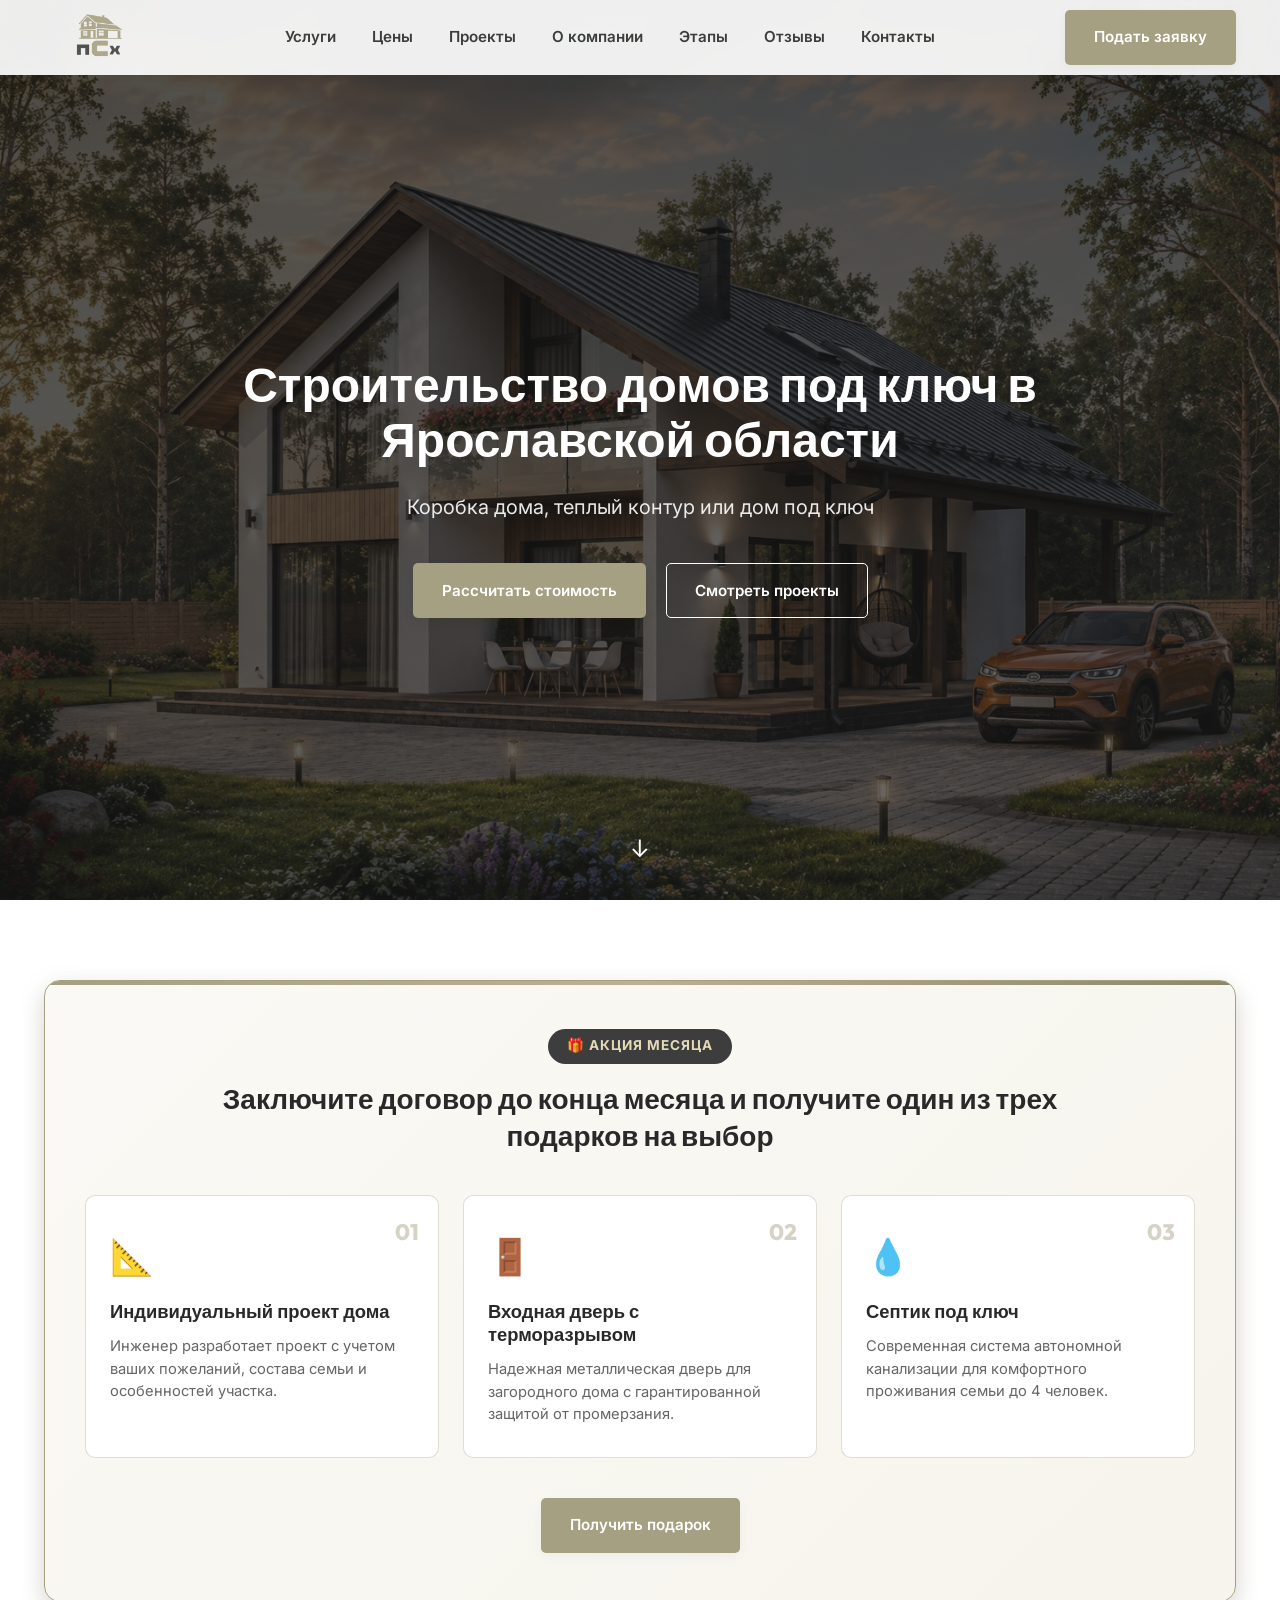
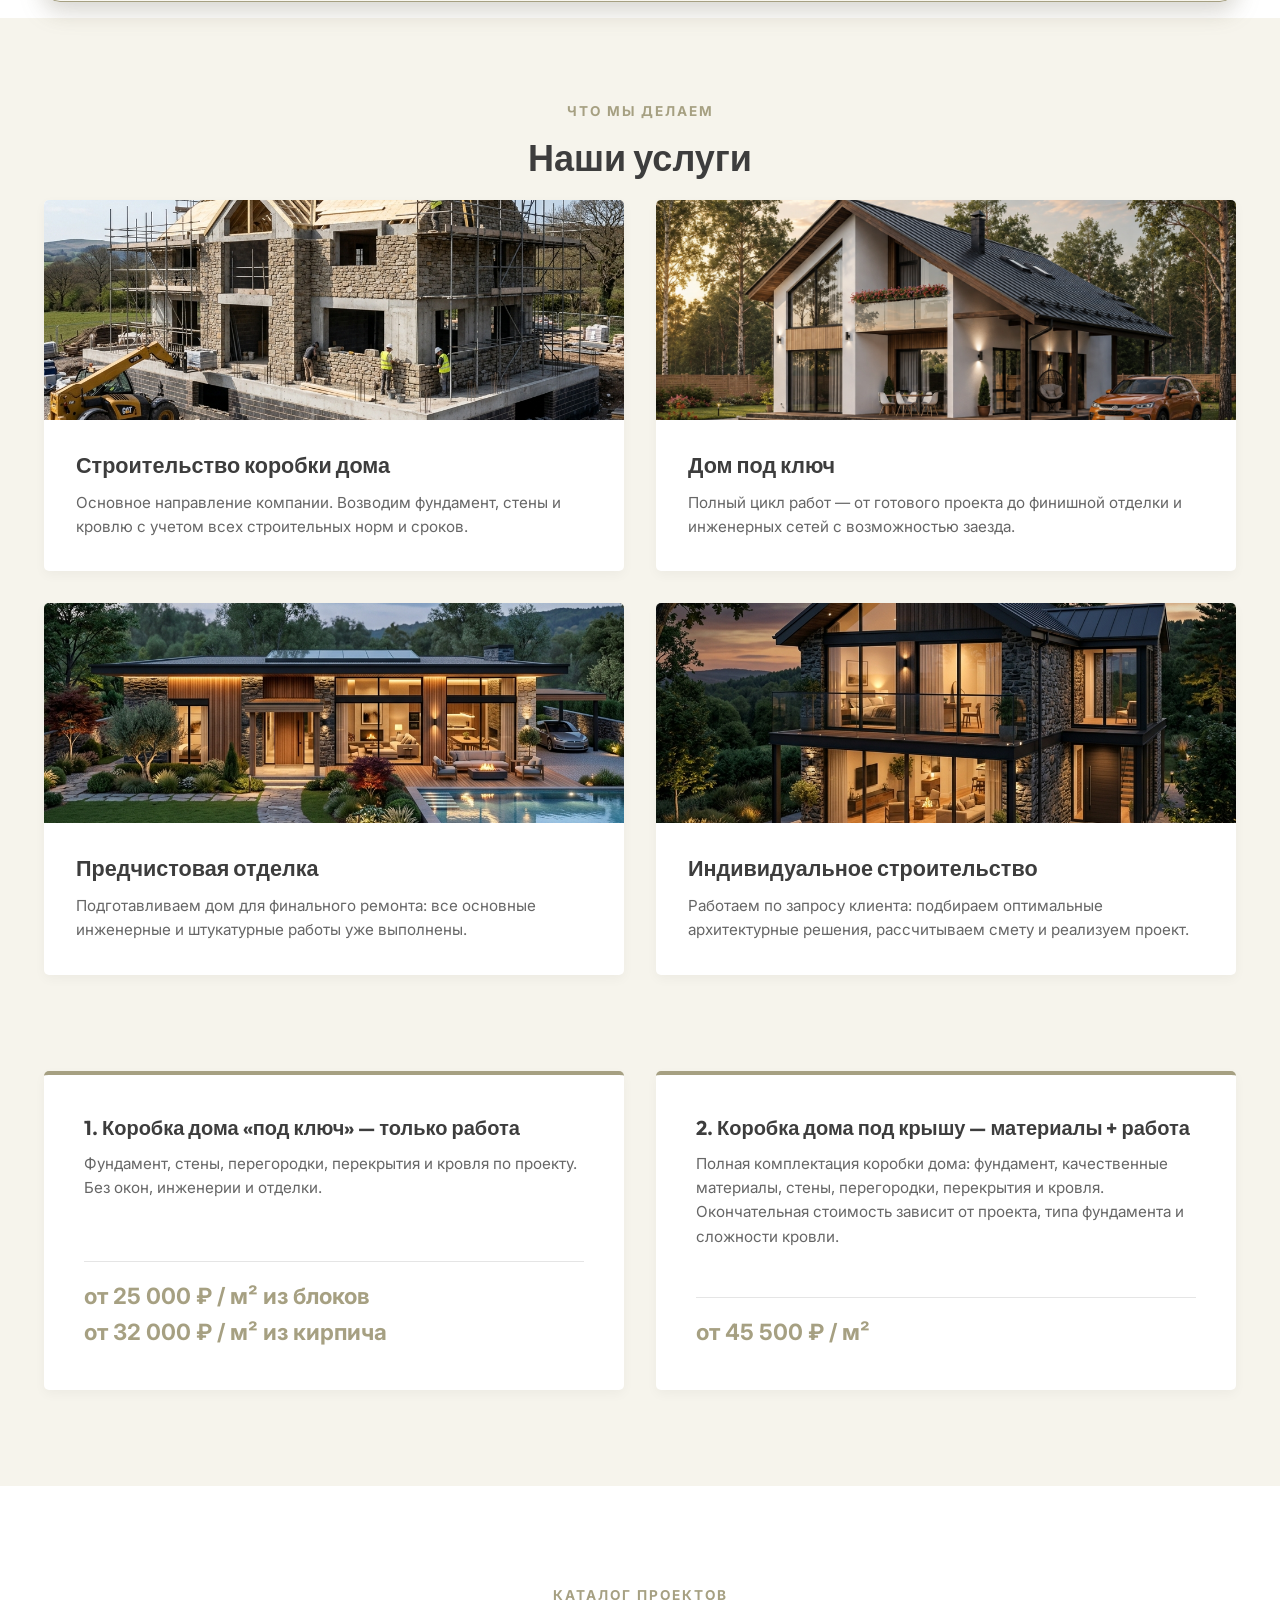
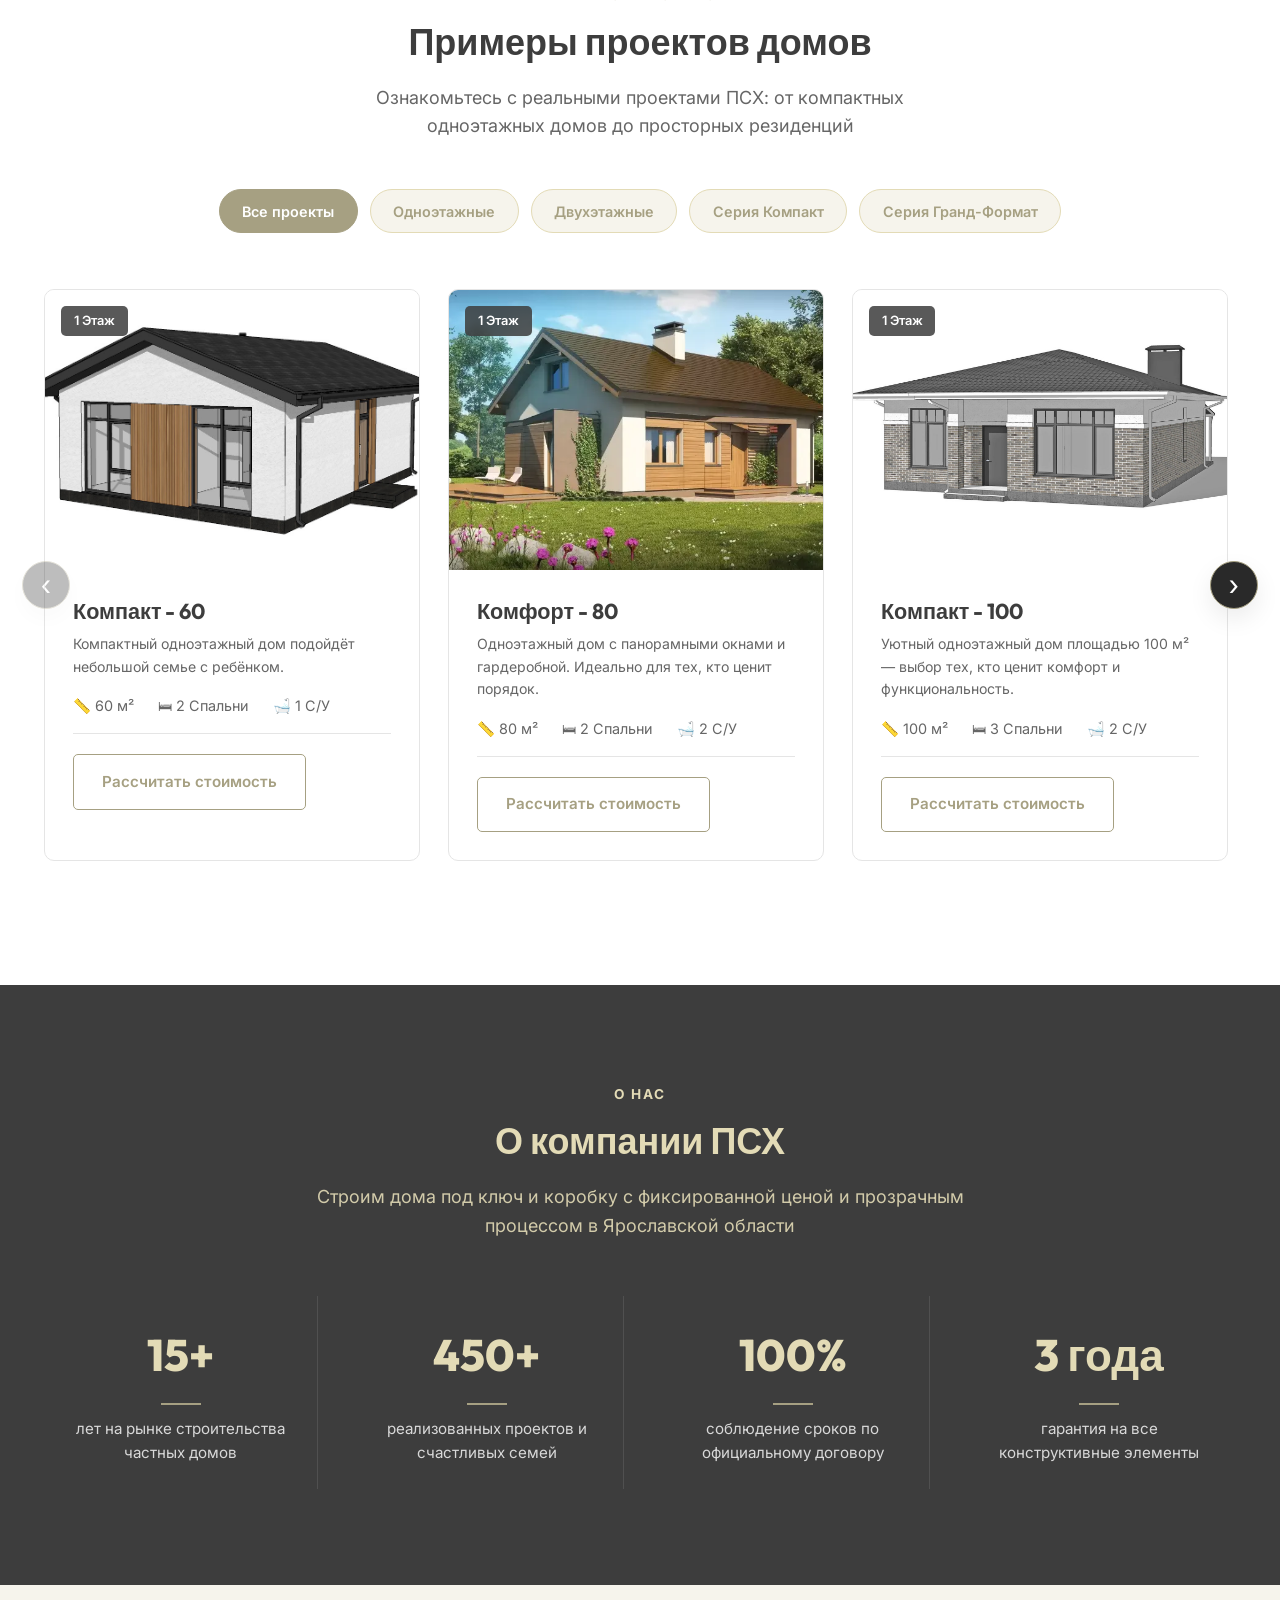
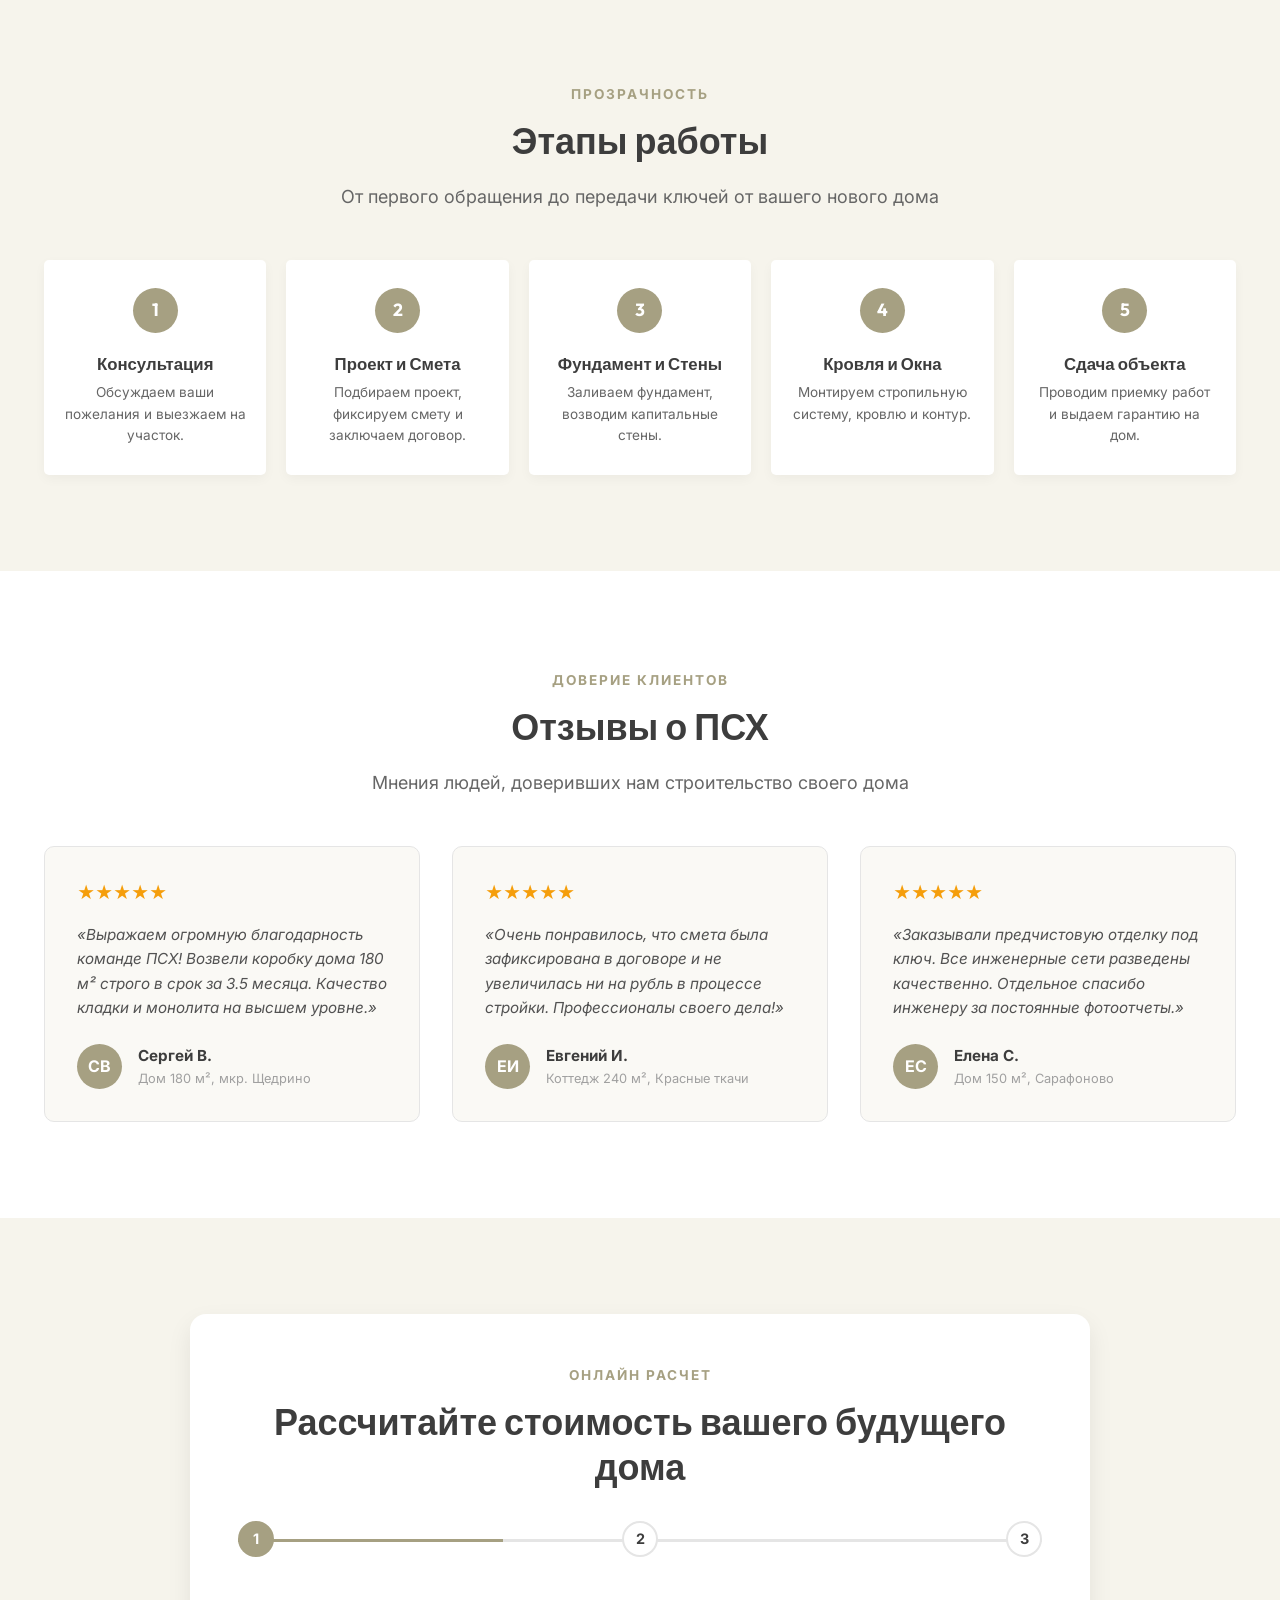
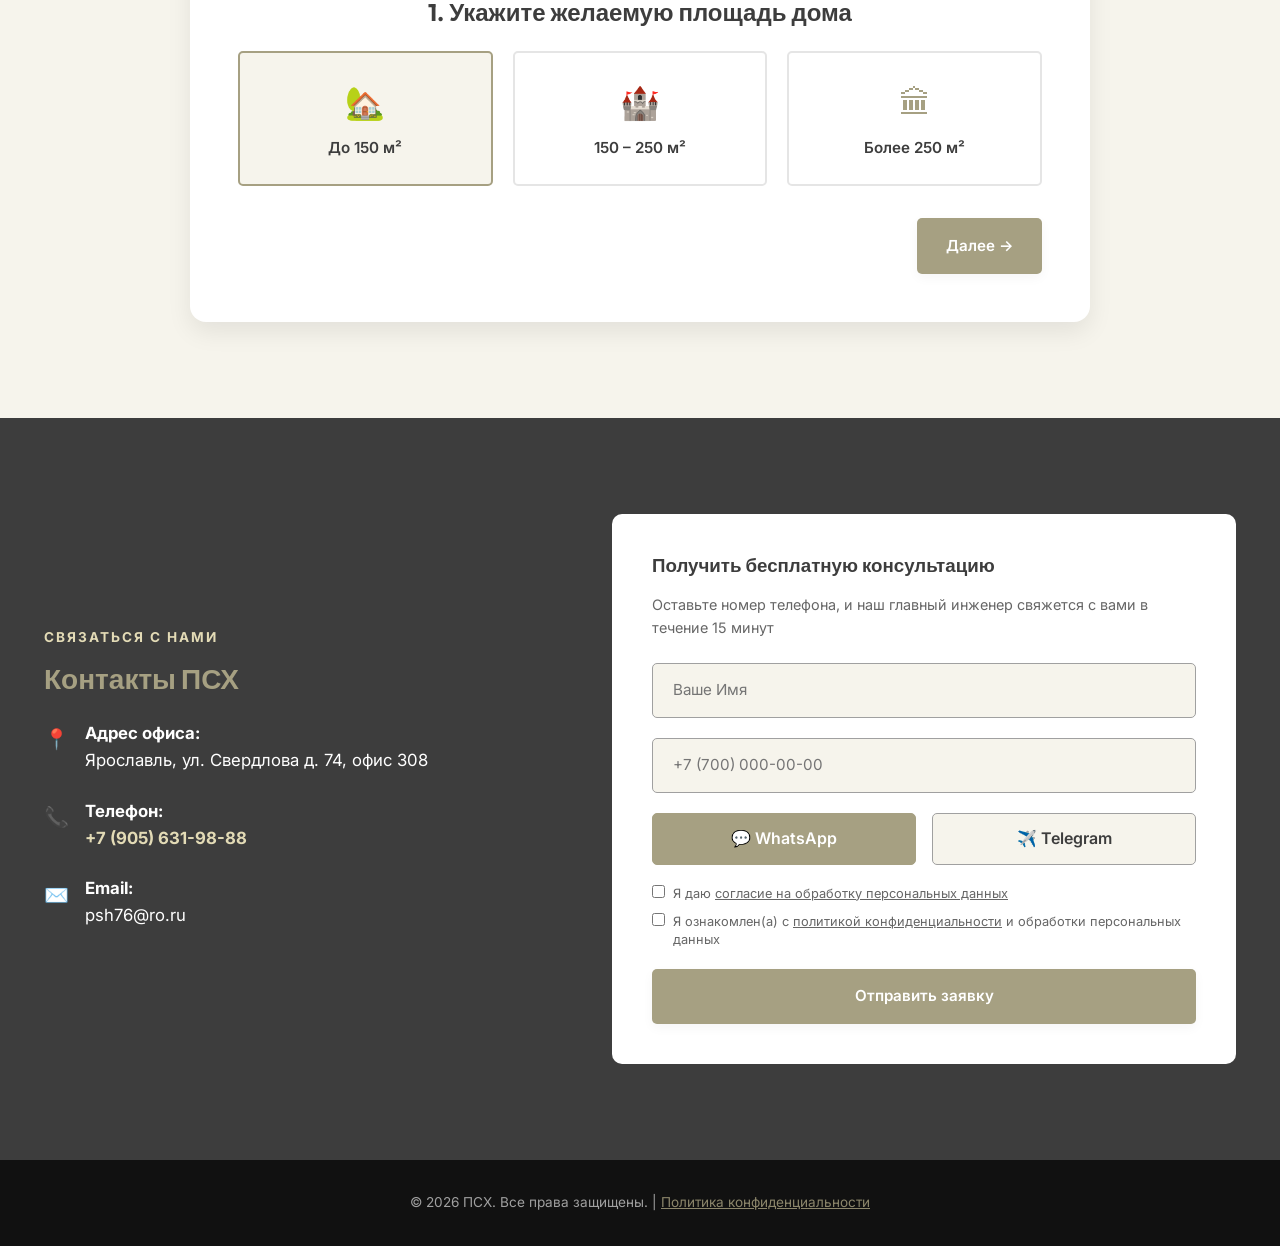
==== commit fd0d4134: "Bug fix" ====
--- a/index.html
+++ b/index.html
@@ -446,7 +446,7 @@
     <div class="container">
       <div style="text-align: center;">
         <span class="section-tag">Доверие клиентов</span>
-        <h2 class="section-title">Отзывы о ПромСтройХолдинг</h2>
+        <h2 class="section-title">Отзывы о ПСХ</h2>
         <p class="section-subtitle">Мнения людей, доверивших нам строительство своего дома</p>
       </div>
 
@@ -626,12 +626,12 @@
             </div>
 
             <label class="checkbox-label">
-              <input type="checkbox" name="consent" required checked>
+              <input type="checkbox" name="consent" required>
               <span>Я даю <a href="docs/data_consent.pdf" target="_blank" style="text-decoration: underline; color: inherit;">согласие на обработку персональных данных</a></span>
             </label>
 
             <label class="checkbox-label">
-              <input type="checkbox" name="privacy" required checked>
+              <input type="checkbox" name="privacy" required>
               <span>Я ознакомлен(а) с <a href="privacy/" target="_blank" style="text-decoration: underline; color: inherit;">политикой конфиденциальности</a> и обработки персональных данных</span>
             </label>
 
@@ -671,12 +671,12 @@
         </div>
 
         <label class="checkbox-label">
-          <input type="checkbox" name="consent" required checked>
+          <input type="checkbox" name="consent" required>
           <span>Я даю <a href="docs/data_consent.pdf" target="_blank" style="text-decoration: underline; color: inherit;">согласие на обработку персональных данных</a></span>
         </label>
 
         <label class="checkbox-label">
-          <input type="checkbox" name="privacy" required checked>
+          <input type="checkbox" name="privacy" required>
           <span>Я ознакомлен(а) с <a href="privacy/" target="_blank" style="text-decoration: underline; color: inherit;">политикой конфиденциальности</a> и обработки персональных данных</span>
         </label>
 
@@ -707,12 +707,12 @@
         </div>
 
         <label class="checkbox-label">
-          <input type="checkbox" name="consent" required checked>
+          <input type="checkbox" name="consent" required>
           <span>Я даю <a href="docs/data_consent.pdf" target="_blank" style="text-decoration: underline; color: inherit;">согласие на обработку персональных данных</a></span>
         </label>
 
         <label class="checkbox-label">
-          <input type="checkbox" name="privacy" required checked>
+          <input type="checkbox" name="privacy" required>
           <span>Я ознакомлен(а) с <a href="privacy/" target="_blank" style="text-decoration: underline; color: inherit;">политикой конфиденциальности</a> и обработки персональных данных</span>
         </label>
 
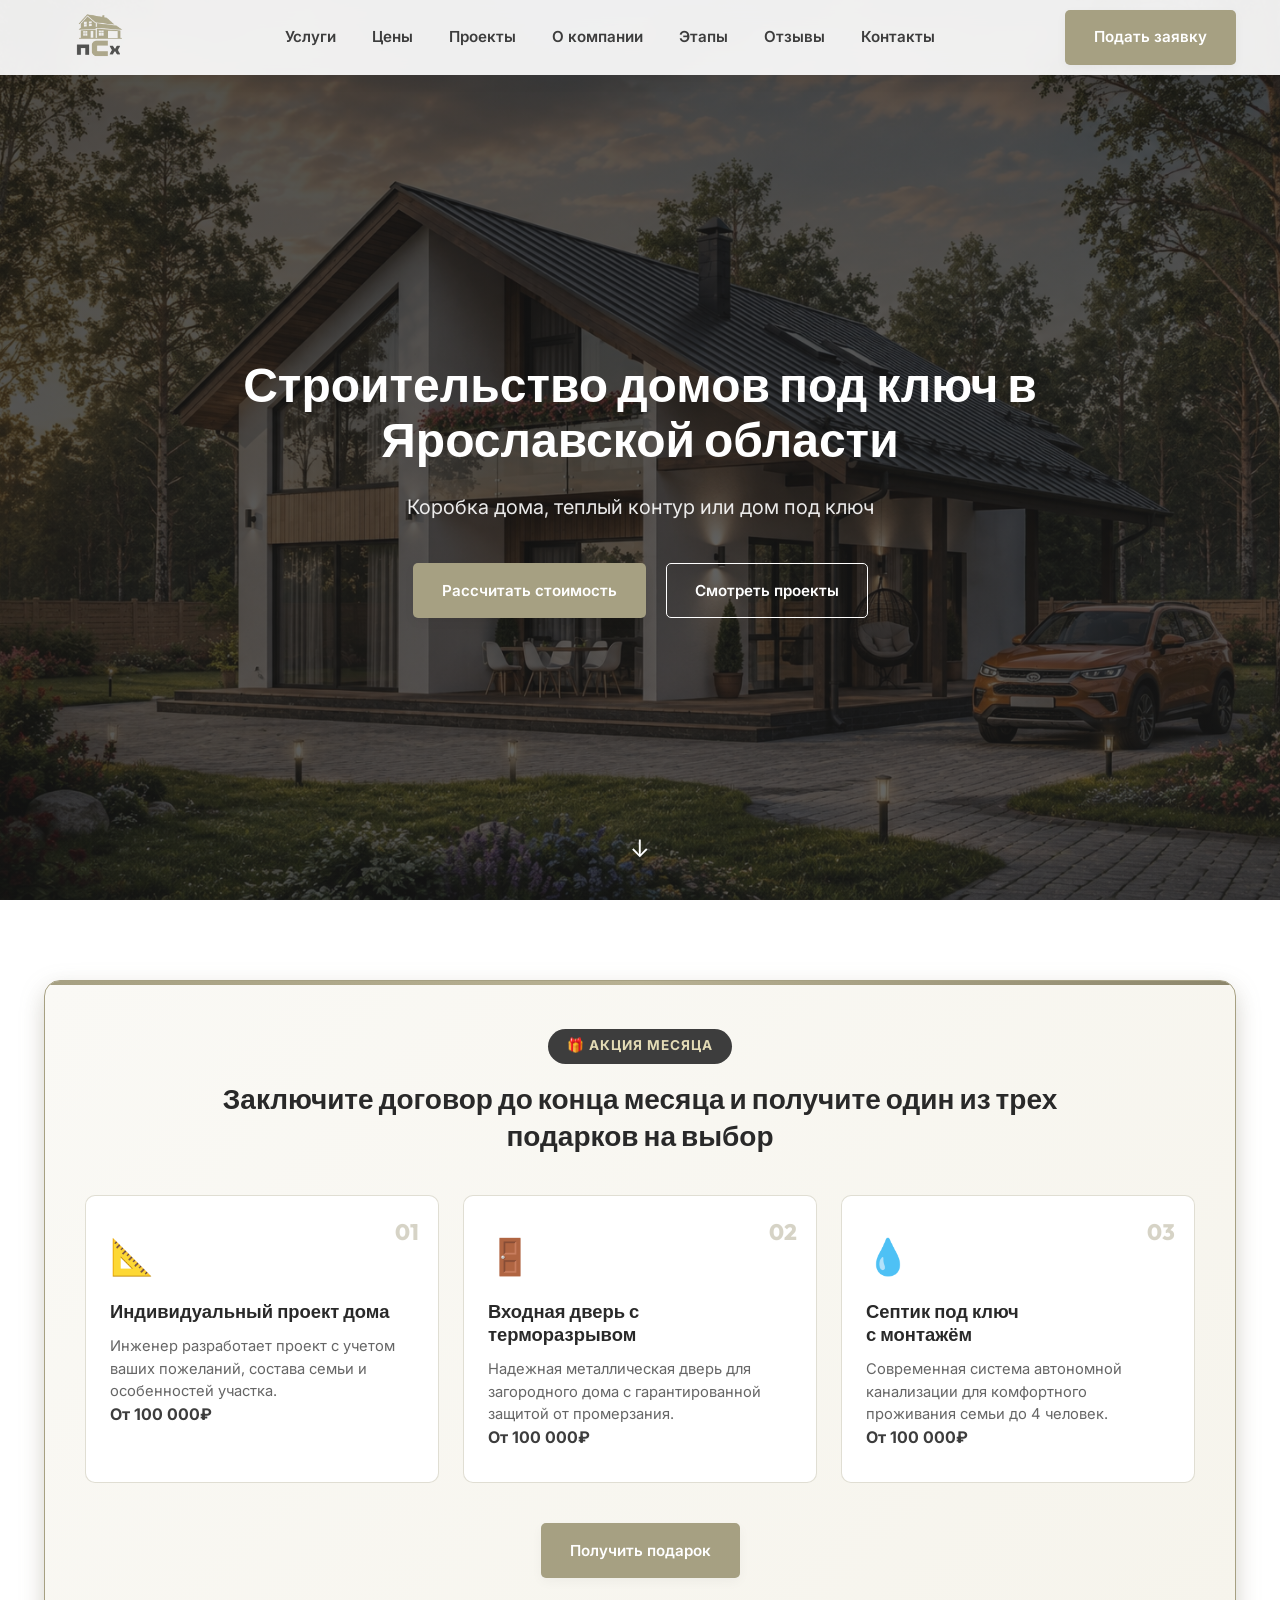
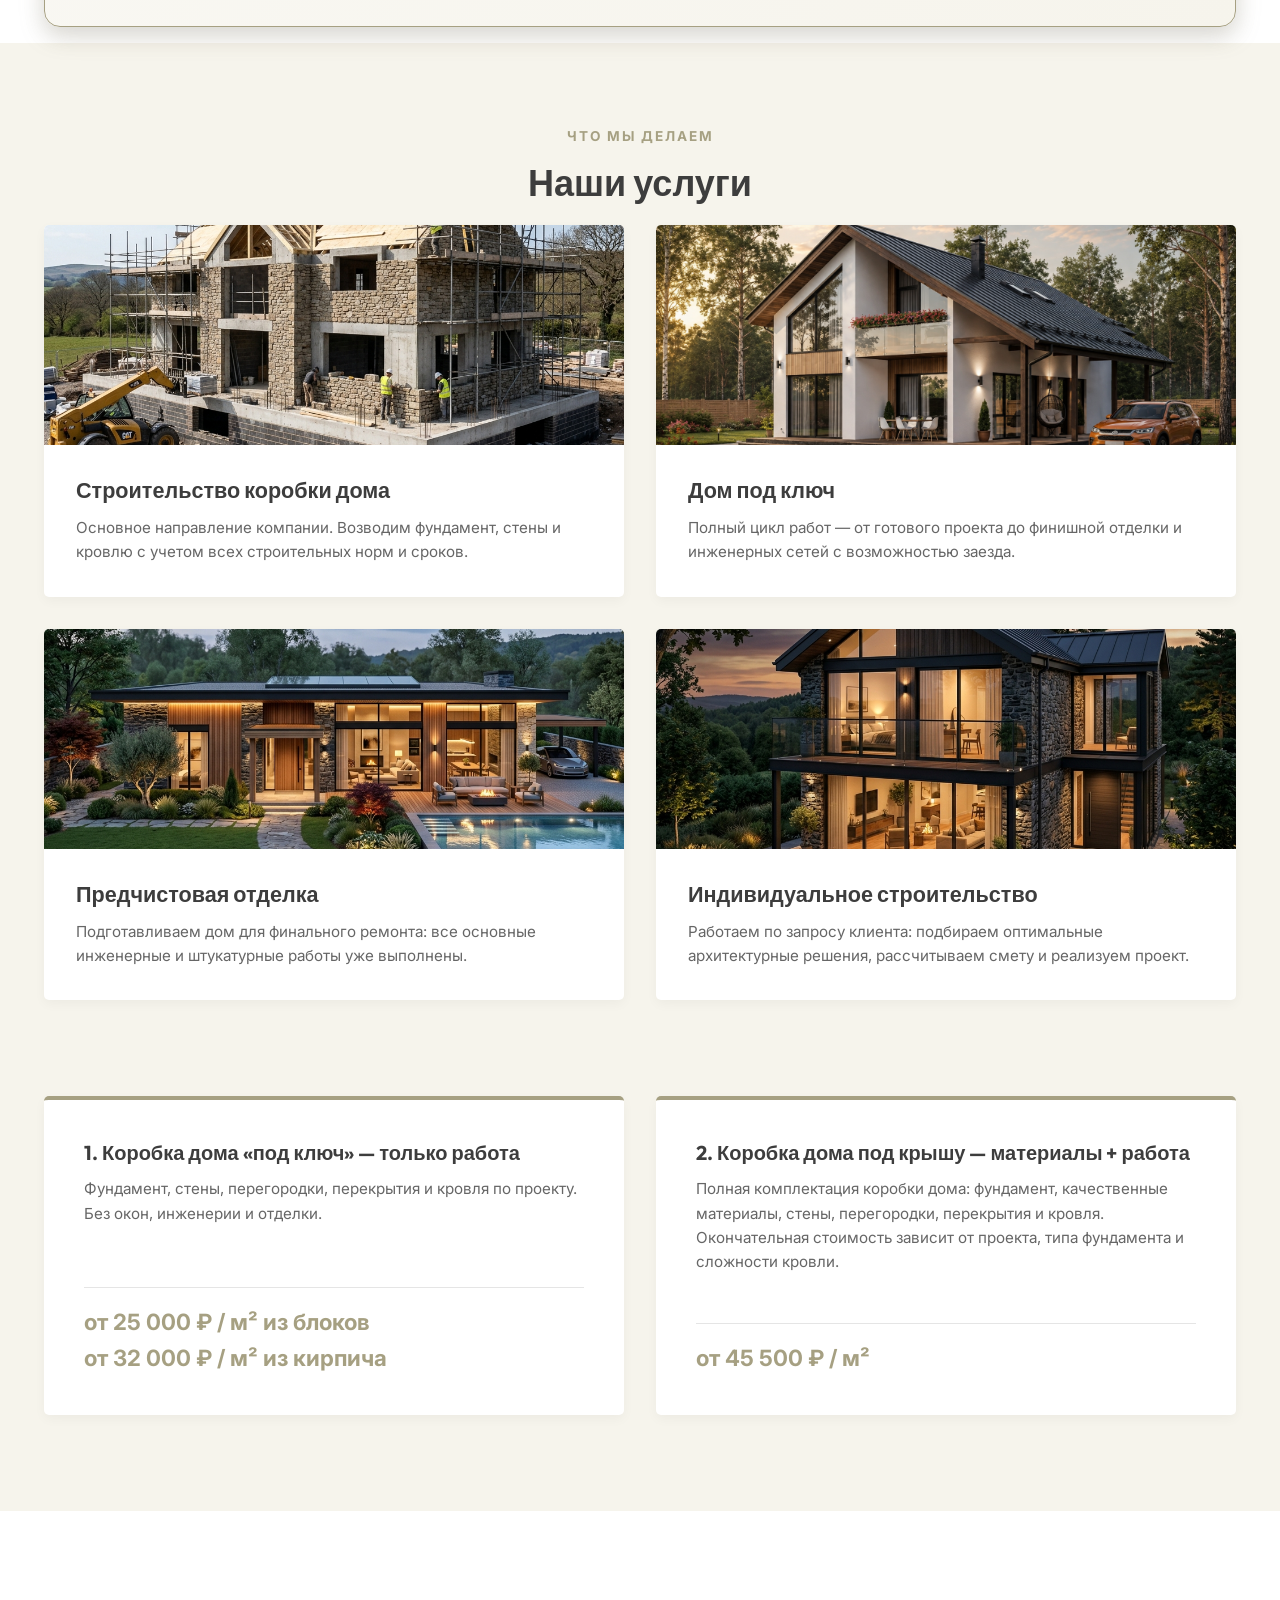
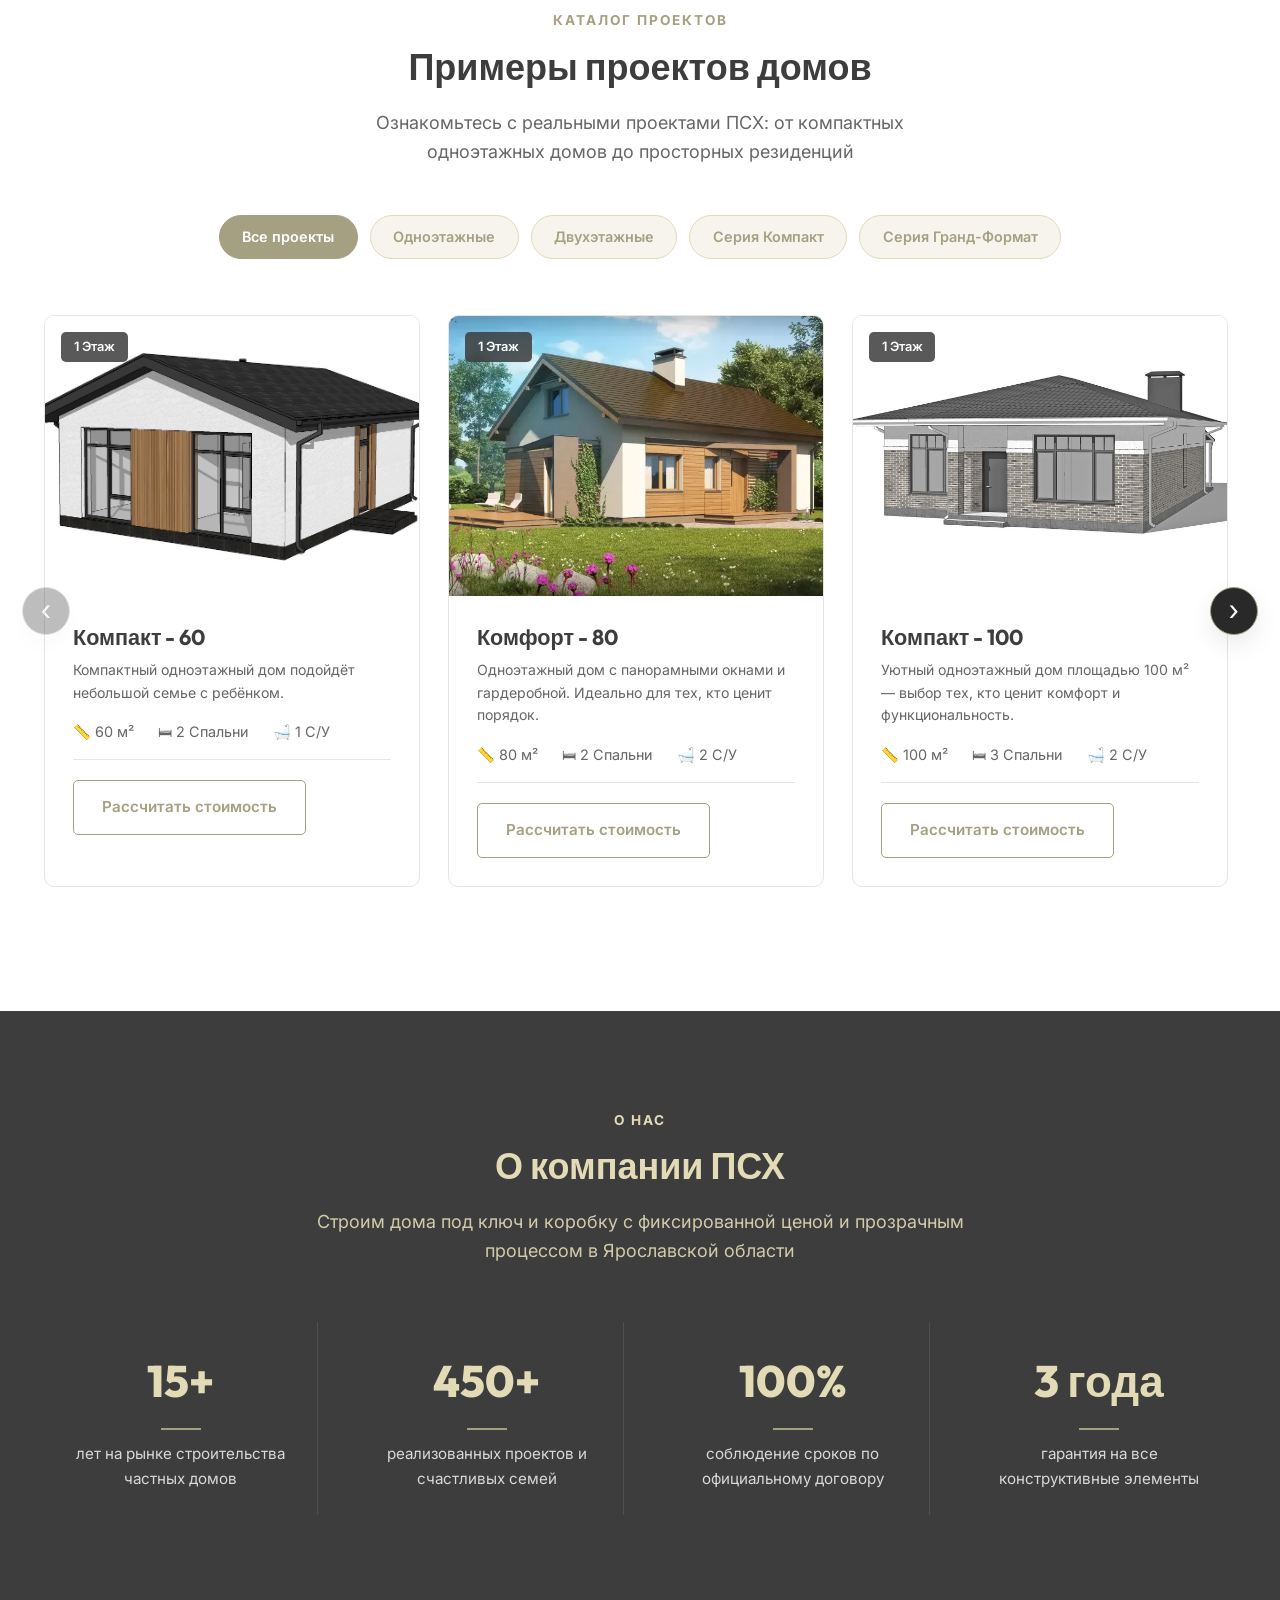
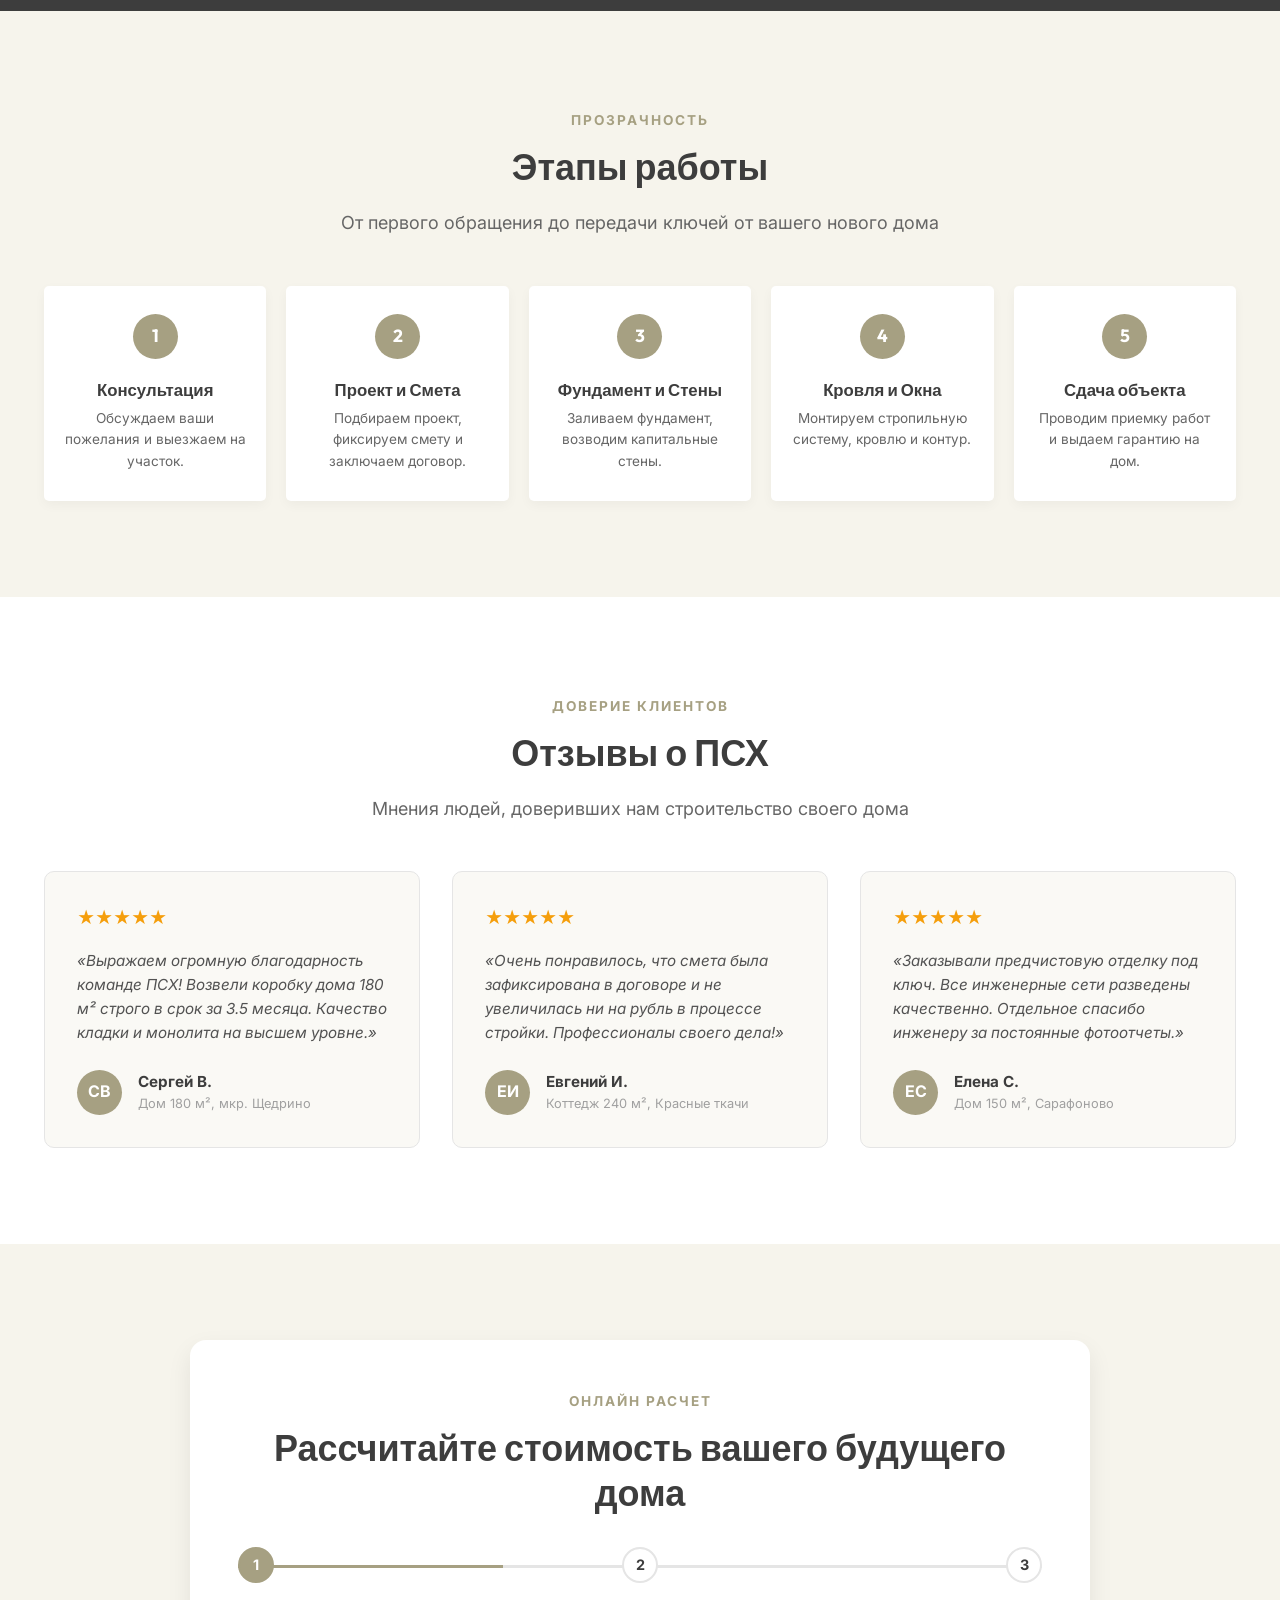
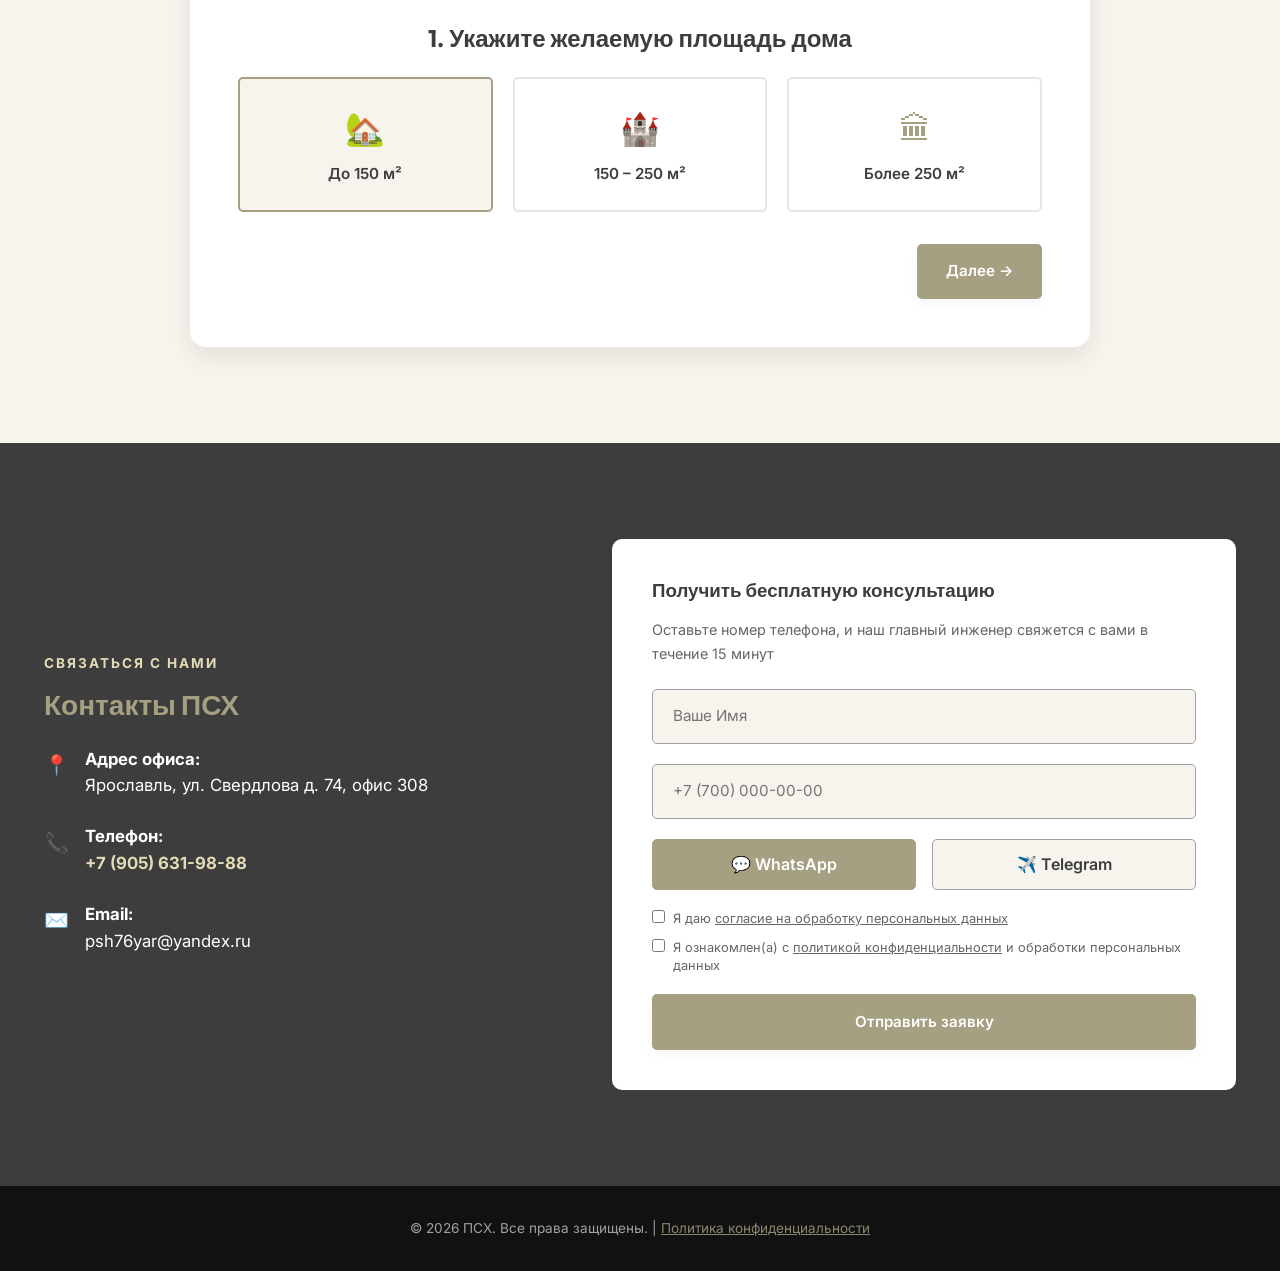
==== commit 2f8c1172: "Update gifts" ====
--- a/index.html
+++ b/index.html
@@ -91,6 +91,7 @@
             <div class="promo-icon">📐</div>
             <h3 class="promo-item-title">Индивидуальный проект дома</h3>
             <p class="promo-item-text">Инженер разработает проект с учетом ваших пожеланий, состава семьи и особенностей участка.</p>
+            <p><b>От 100 000₽</b></p>
           </div>
 
           <!-- Gift 2 -->
@@ -99,14 +100,16 @@
             <div class="promo-icon">🚪</div>
             <h3 class="promo-item-title">Входная дверь с терморазрывом</h3>
             <p class="promo-item-text">Надежная металлическая дверь для загородного дома с гарантированной защитой от промерзания.</p>
+            <p><b>От 100 000₽</b></p>
           </div>
 
           <!-- Gift 3 -->
           <div class="promo-item">
             <div class="promo-number">03</div>
             <div class="promo-icon">💧</div>
-            <h3 class="promo-item-title">Септик под ключ</h3>
+            <h3 class="promo-item-title">Септик под ключ<br>с монтажём</h3>
             <p class="promo-item-text">Современная система автономной канализации для комфортного проживания семьи до 4 человек.</p>
+            <p><b>От 100 000₽</b></p>
           </div>
         </div>
 
@@ -601,7 +604,7 @@
             <span class="contact-icon">✉️</span>
             <div>
               <strong>Email:</strong><br>
-              psh76@ro.ru
+              psh76yar@yandex.ru
             </div>
           </div>
         </div>
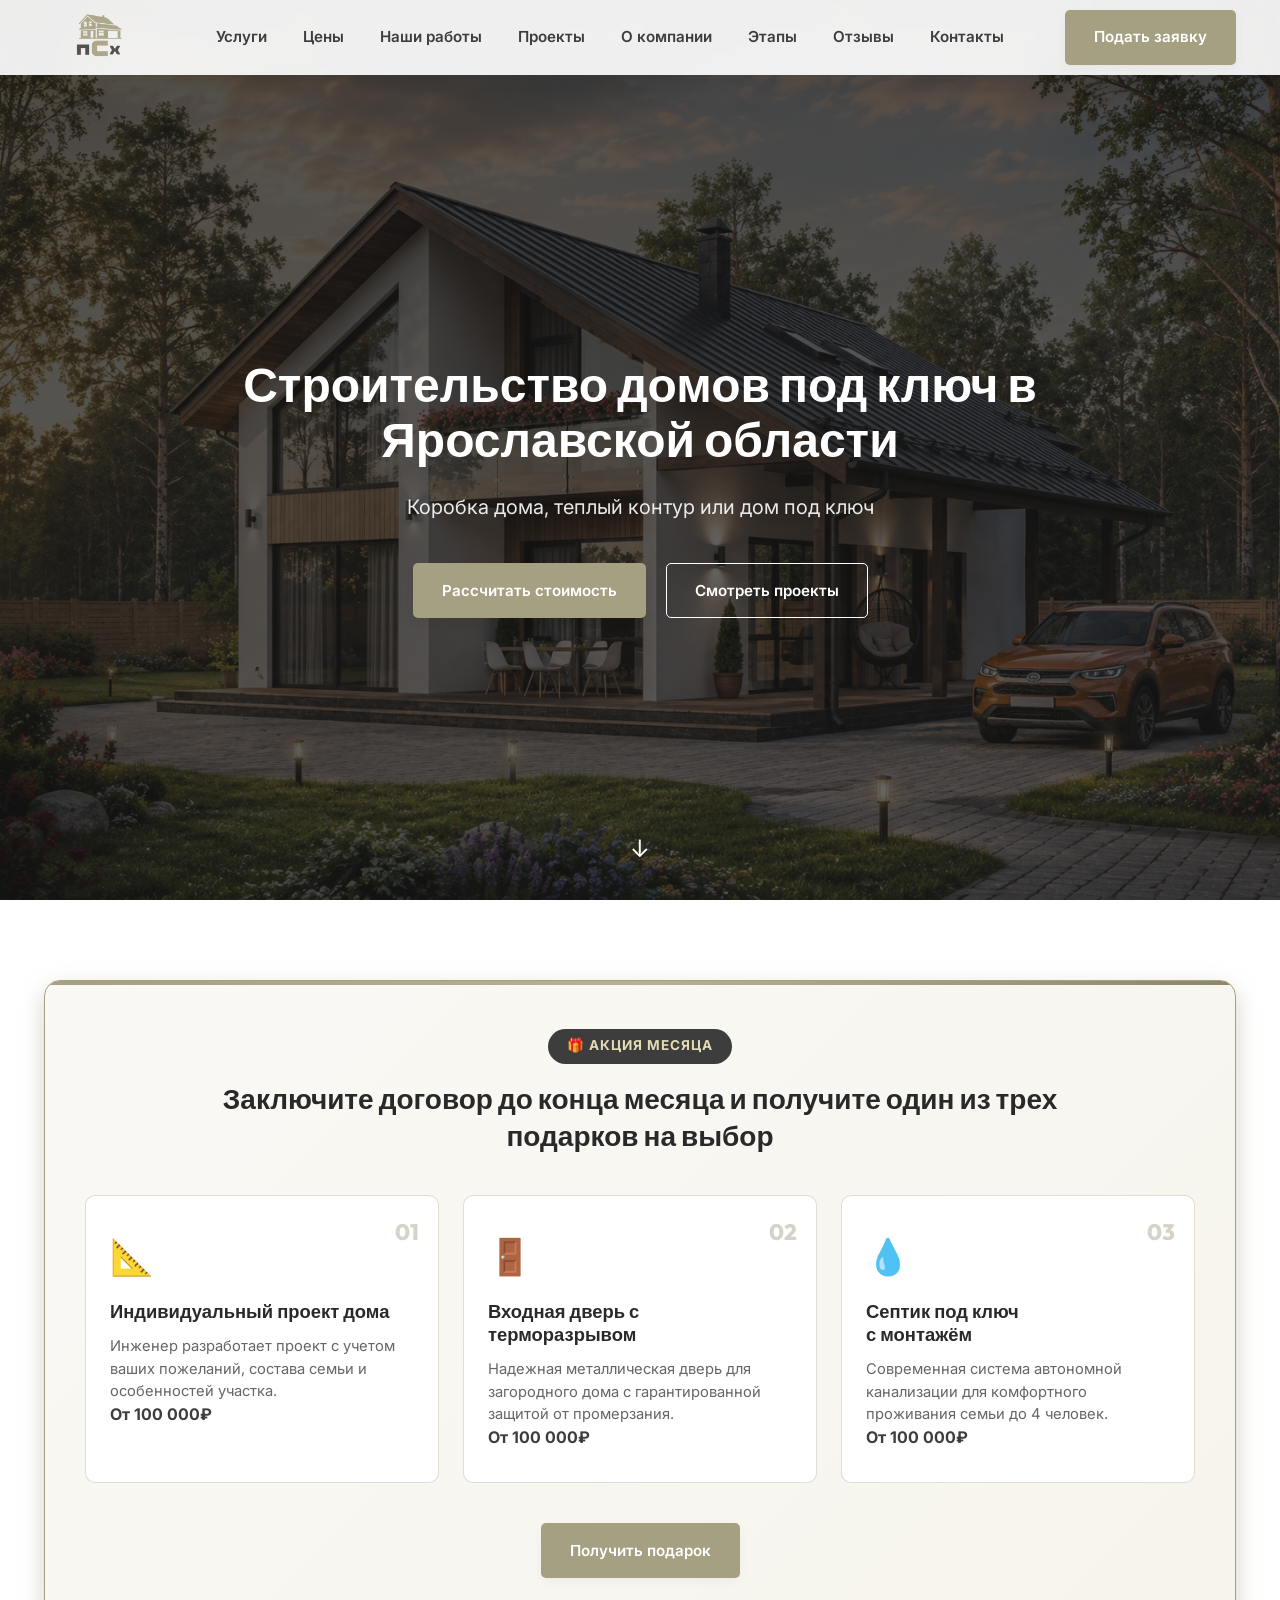
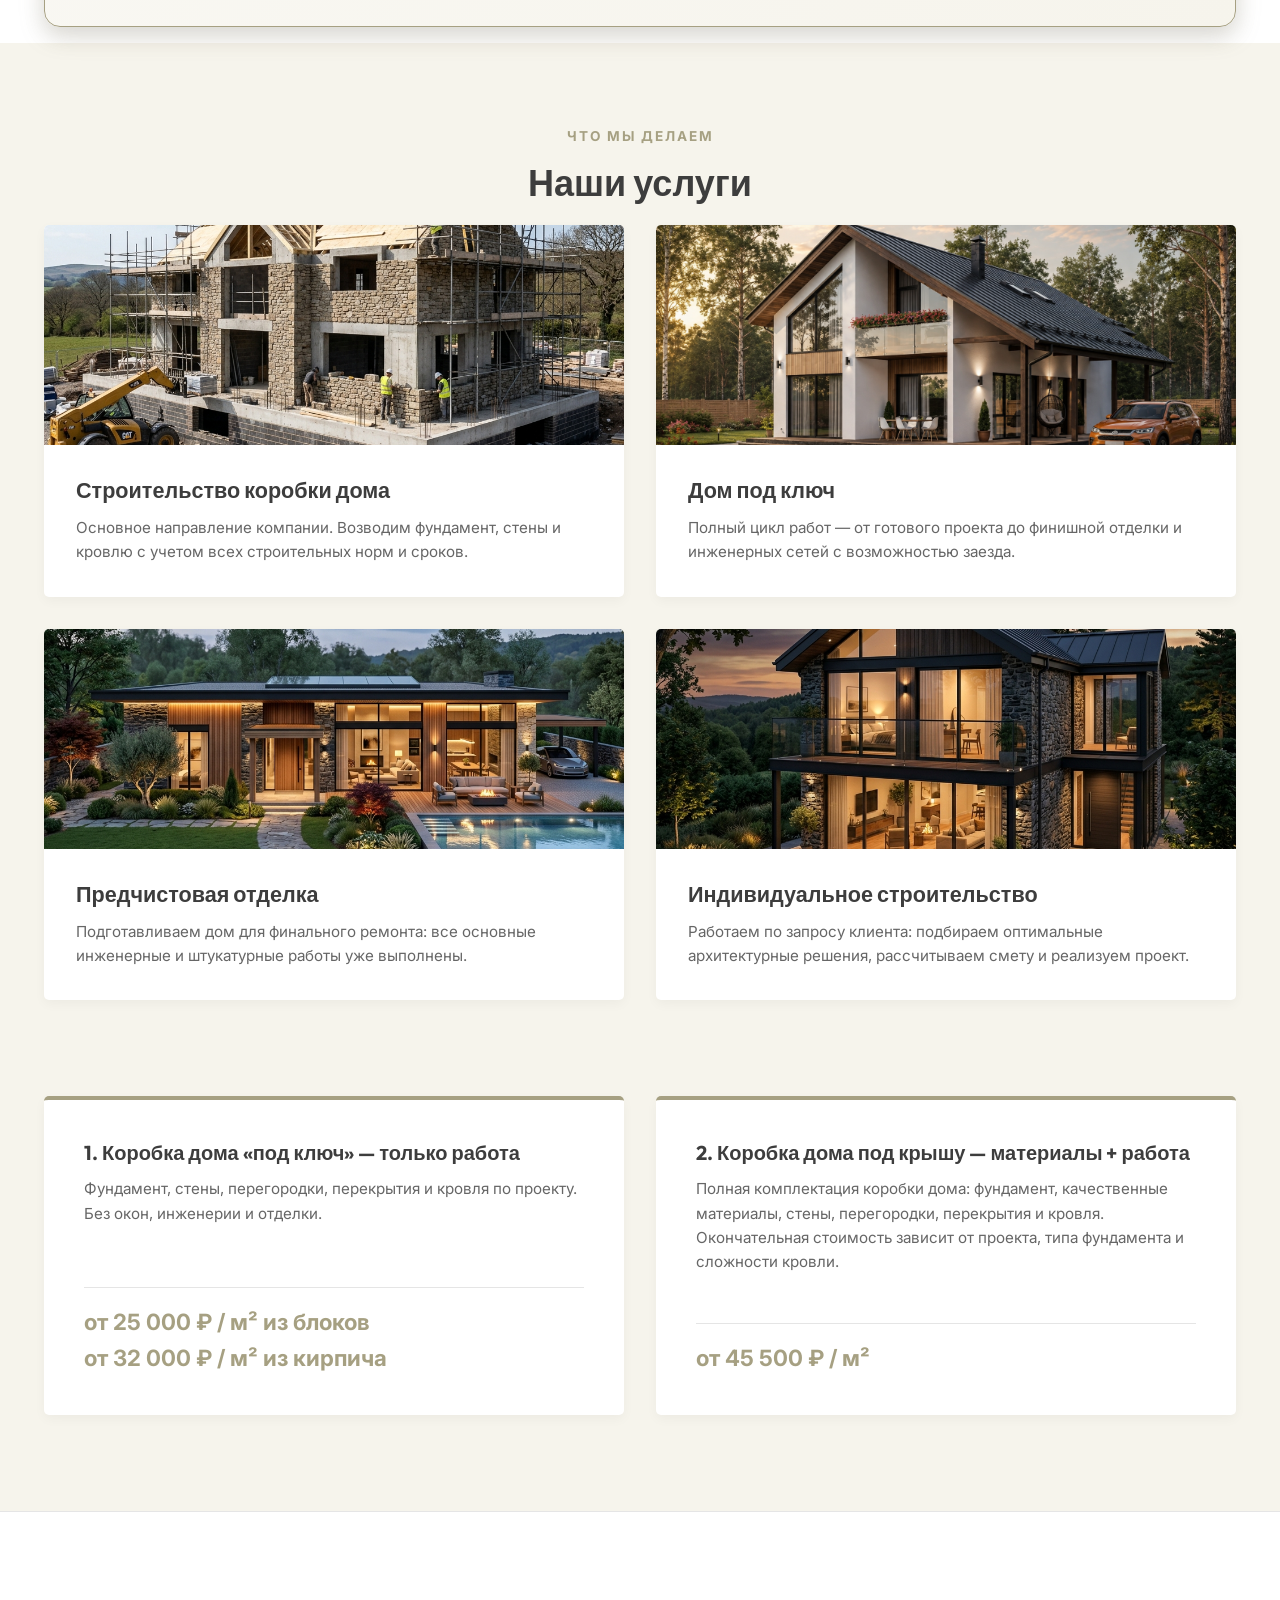
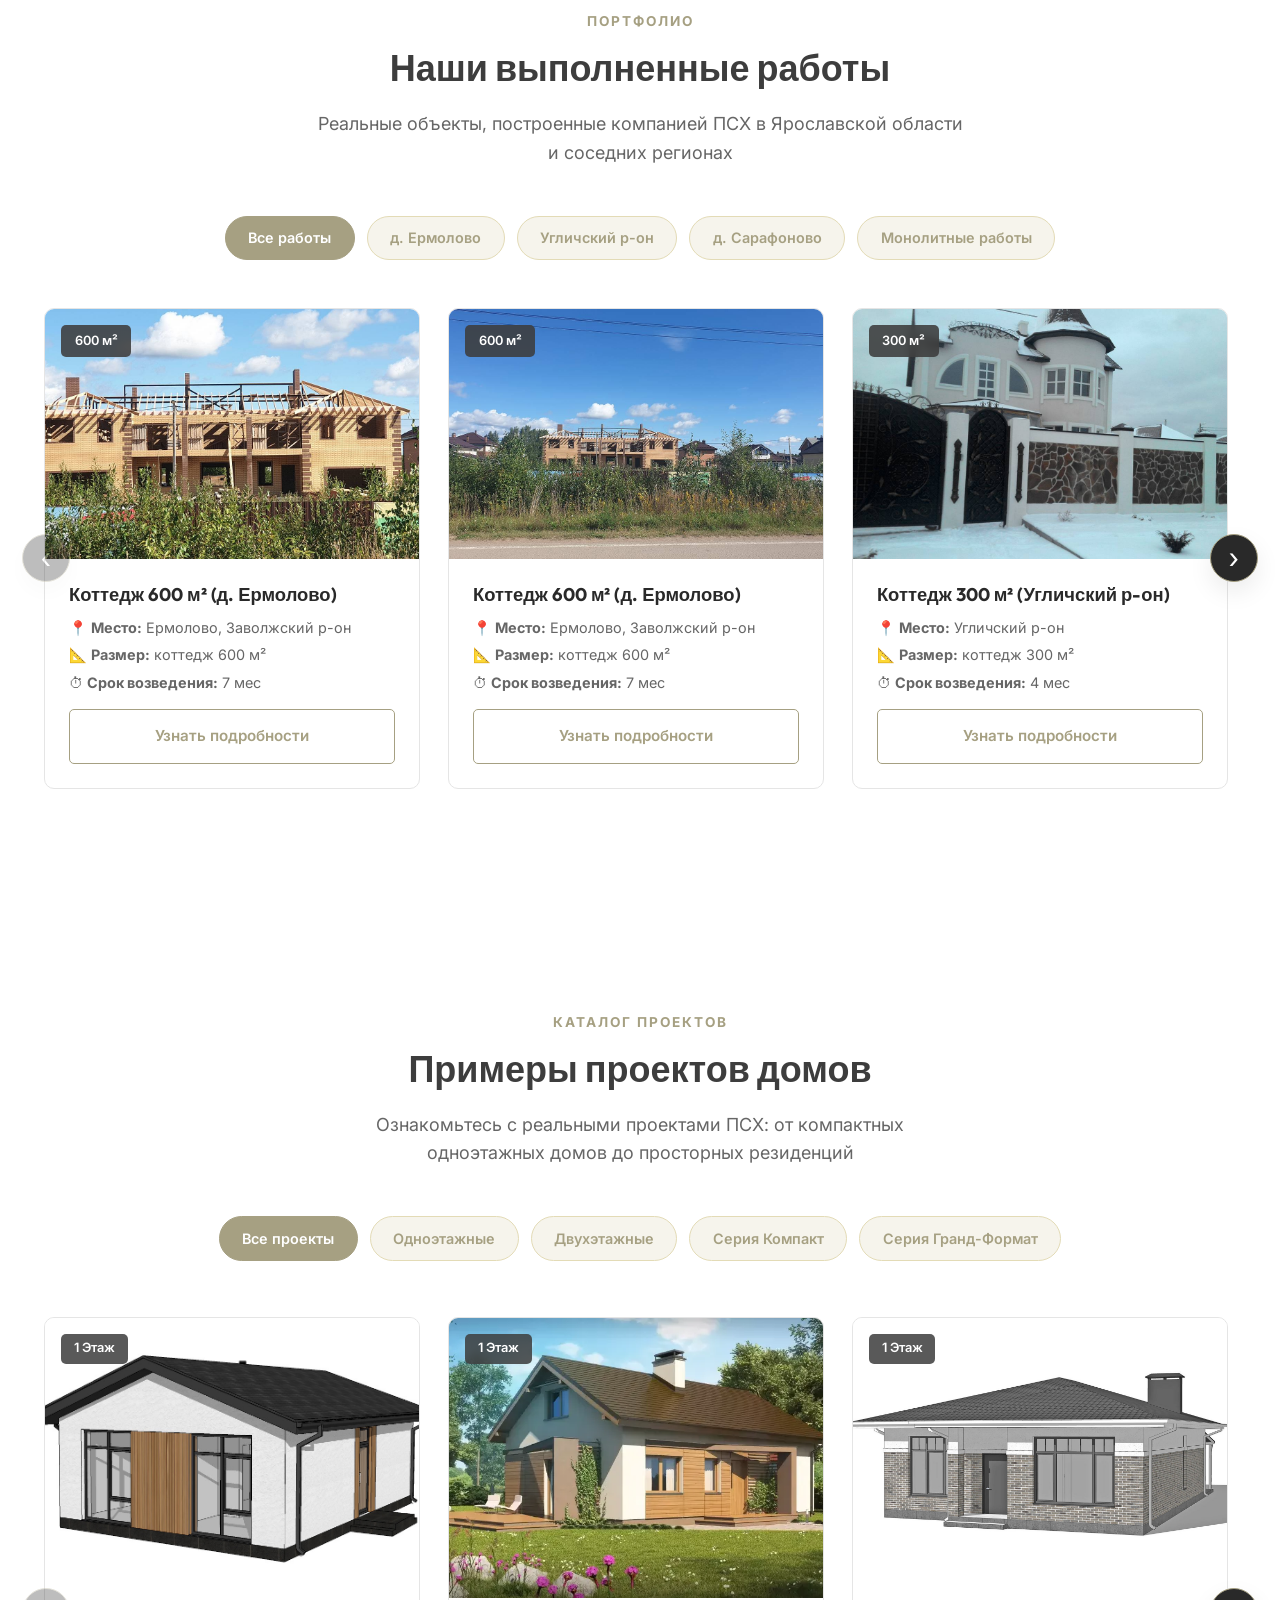
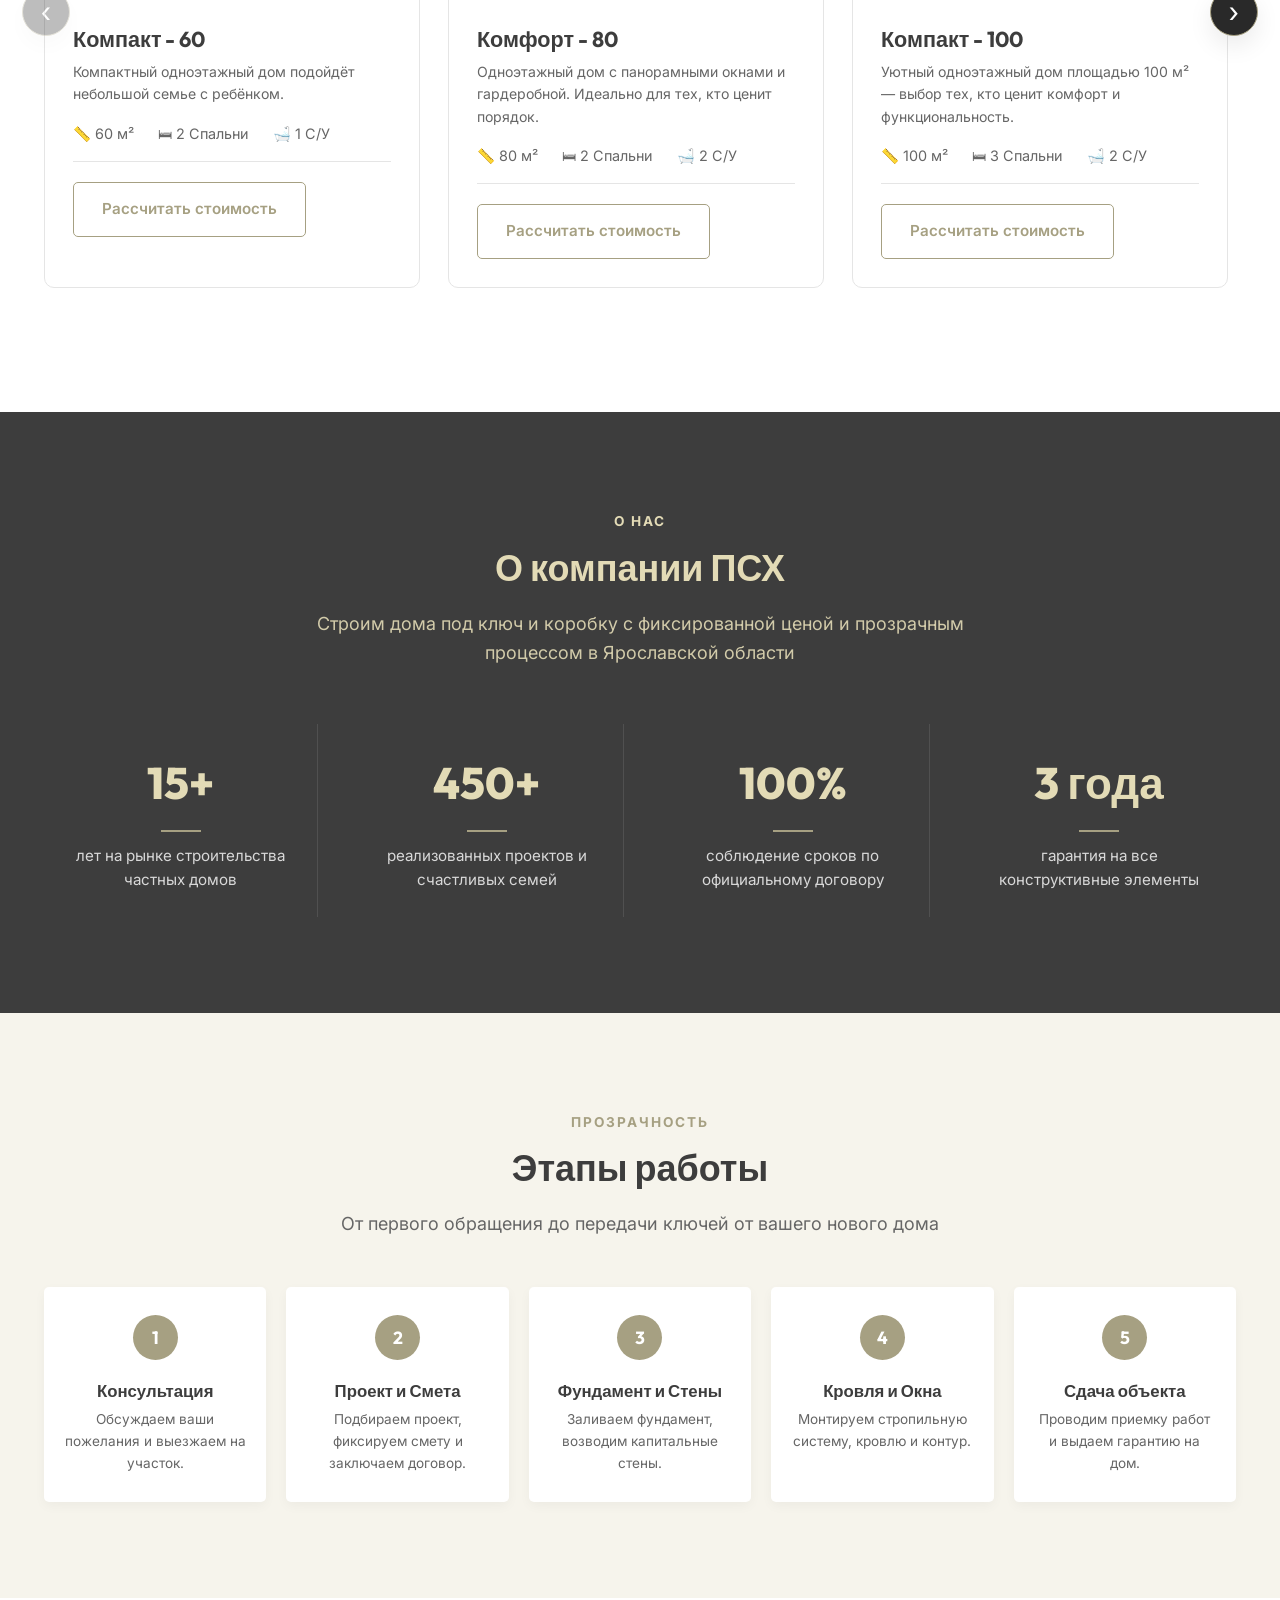
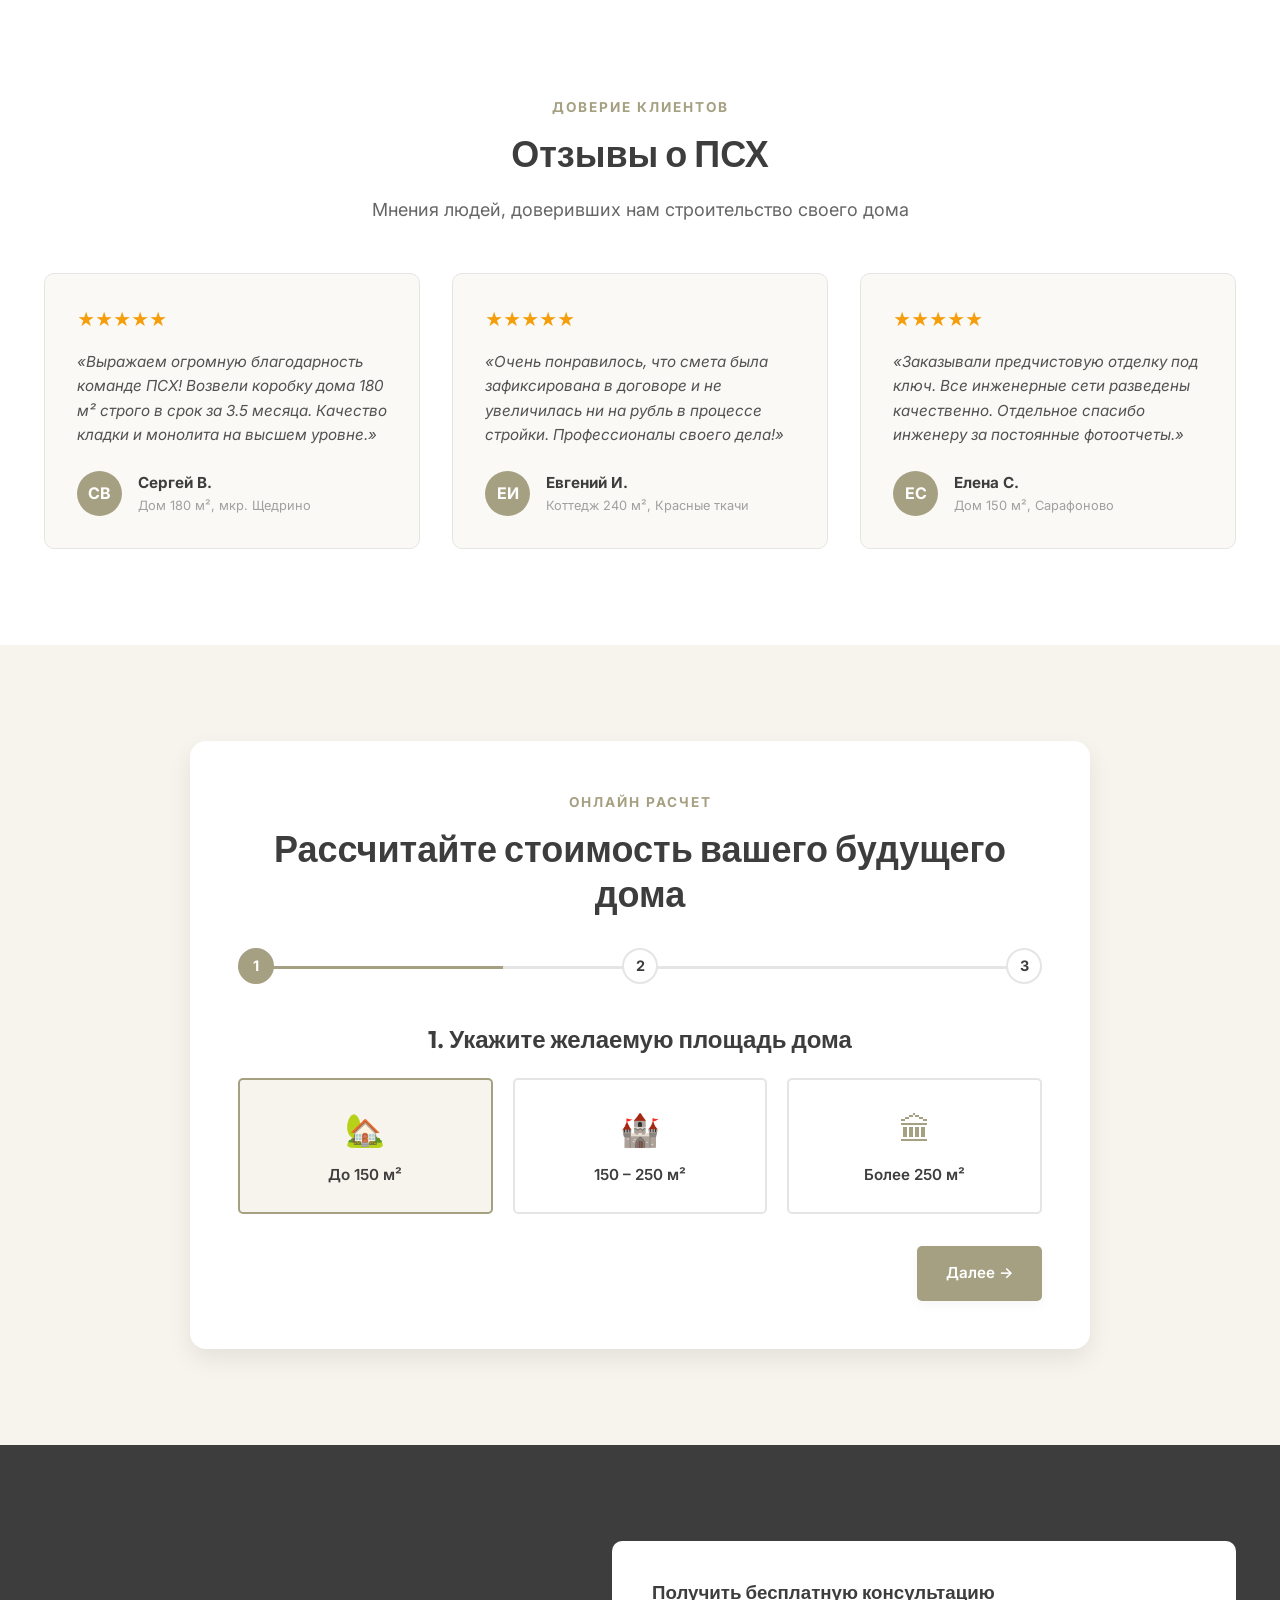
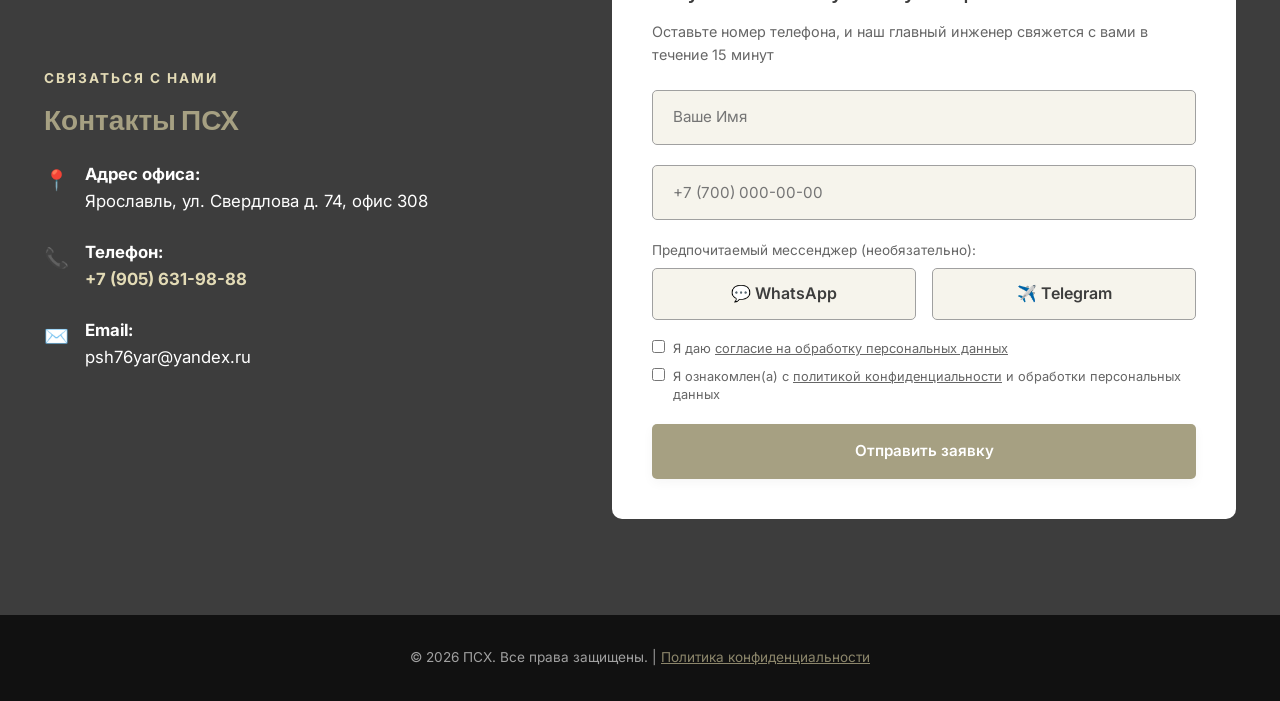
==== commit 92fb072e: "Portfolio added" ====
--- a/index.html
+++ b/index.html
@@ -3,7 +3,7 @@
 <head>
   <meta charset="UTF-8">
   <meta name="viewport" content="width=device-width, initial-scale=1.0">
-  <title>Проекты домов в Ярославской области | ПСХ - строительство под ключ</title>
+  <title>Строительство домов под ключ в ЯО</title>
   <meta name="description" content="ПСХ подбирает и рассчитывает проекты домов в Ярославской области под ваш бюджет: коробка дома, строительство под ключ и индивидуальные проекты.">
   <meta name="keywords" content="проекты домов Ярославская область, строительство домов Ярославская область, дом под ключ Ярославская область, строительство коттеджей Ярославская область, коробка дома Ярославская область, ПСХ">
 
@@ -31,6 +31,7 @@
       <nav class="nav-menu">
         <a href="#services" class="nav-link">Услуги</a>
         <a href="#pricing" class="nav-link">Цены</a>
+        <a href="#works" class="nav-link">Наши работы</a>
         <a href="#projects" class="nav-link">Проекты</a>
         <a href="#about" class="nav-link">О компании</a>
         <a href="#step" class="nav-link">Этапы</a>
@@ -49,6 +50,7 @@
   <div class="mobile-drawer" id="mobileDrawer">
     <a href="#services" class="nav-link mobile-link">Услуги</a>
     <a href="#pricing" class="nav-link mobile-link">Цены</a>
+    <a href="#works" class="nav-link mobile-link">Наши работы</a>
     <a href="#projects" class="nav-link mobile-link">Проекты</a>
     <a href="#about" class="nav-link mobile-link">О компании</a>
     <a href="#step" class="nav-link mobile-link">Этапы</a>
@@ -191,6 +193,205 @@
           </div>
           <div class="pricing-price">от 45 500  ₽ / м²</div>
         </div>
+      </div>
+    </div>
+  </section>
+
+  <!-- Works Showcase Section -->
+  <section class="works-section" id="works">
+    <div class="container">
+      <div style="text-align: center;">
+        <span class="section-tag">Портфолио</span>
+        <h2 class="section-title">Наши выполненные работы</h2>
+        <p class="section-subtitle">Реальные объекты, построенные компанией ПСХ в Ярославской области и соседних регионах</p>
+      </div>
+
+      <!-- Filter Tabs -->
+      <div class="work-filters">
+        <button class="filter-btn active" data-work-filter="all">Все работы</button>
+        <button class="filter-btn" data-work-filter="ermolovo">д. Ермолово</button>
+        <button class="filter-btn" data-work-filter="uglich">Угличский р-он</button>
+        <button class="filter-btn" data-work-filter="sarafonovo">д. Сарафоново</button>
+        <button class="filter-btn" data-work-filter="stair">Монолитные работы</button>
+      </div>
+
+      <!-- Carousel Wrapper -->
+      <div class="works-carousel-container">
+        <button class="carousel-nav-btn prev" id="worksPrevBtn" aria-label="Предыдущая работа">‹</button>
+
+        <div class="works-grid" id="worksGrid">
+          <!-- Work 1 (1.jpg) -->
+          <div class="work-card" data-work-category="ermolovo">
+            <div class="work-img-wrapper">
+              <span class="work-badge">600 м²</span>
+              <img src="assets/examples/1.jpg" alt="Коттедж 600 м2 в д. Ермолово">
+            </div>
+            <div class="work-content">
+              <h3 class="work-title">Коттедж 600 м² (д. Ермолово)</h3>
+              <div class="work-details">
+                <div class="work-detail-item">📍 <strong>Место:</strong> Ермолово, Заволжский р-он</div>
+                <div class="work-detail-item">📐 <strong>Размер:</strong> коттедж 600 м²</div>
+                <div class="work-detail-item">⏱ <strong>Срок возведения:</strong> 7 мес</div>
+              </div>
+              <button class="btn btn-outline-gold" style="width: 100%; margin-top: 1rem;" data-modal="consultModal">Узнать подробности</button>
+            </div>
+          </div>
+
+          <!-- Work 2 (2.jpg) -->
+          <div class="work-card" data-work-category="ermolovo">
+            <div class="work-img-wrapper">
+              <span class="work-badge">600 м²</span>
+              <img src="assets/examples/2.jpg" alt="Коттедж 600 м2 в д. Ермолово">
+            </div>
+            <div class="work-content">
+              <h3 class="work-title">Коттедж 600 м² (д. Ермолово)</h3>
+              <div class="work-details">
+                <div class="work-detail-item">📍 <strong>Место:</strong> Ермолово, Заволжский р-он</div>
+                <div class="work-detail-item">📐 <strong>Размер:</strong> коттедж 600 м²</div>
+                <div class="work-detail-item">⏱ <strong>Срок возведения:</strong> 7 мес</div>
+              </div>
+              <button class="btn btn-outline-gold" style="width: 100%; margin-top: 1rem;" data-modal="consultModal">Узнать подробности</button>
+            </div>
+          </div>
+
+          <!-- Work 3 (3.jpg) -->
+          <div class="work-card" data-work-category="uglich">
+            <div class="work-img-wrapper">
+              <span class="work-badge">300 м²</span>
+              <img src="assets/examples/3.jpg" alt="Коттедж 300 м2 в Угличском р-не">
+            </div>
+            <div class="work-content">
+              <h3 class="work-title">Коттедж 300 м² (Угличский р-он)</h3>
+              <div class="work-details">
+                <div class="work-detail-item">📍 <strong>Место:</strong> Угличский р-он</div>
+                <div class="work-detail-item">📐 <strong>Размер:</strong> коттедж 300 м²</div>
+                <div class="work-detail-item">⏱ <strong>Срок возведения:</strong> 4 мес</div>
+              </div>
+              <button class="btn btn-outline-gold" style="width: 100%; margin-top: 1rem;" data-modal="consultModal">Узнать подробности</button>
+            </div>
+          </div>
+
+          <!-- Work 4 (4.jpg) -->
+          <div class="work-card" data-work-category="uglich">
+            <div class="work-img-wrapper">
+              <span class="work-badge">300 м²</span>
+              <img src="assets/examples/4.jpg" alt="Коттедж 300 м2 в Угличском р-не">
+            </div>
+            <div class="work-content">
+              <h3 class="work-title">Коттедж 300 м² (Угличский р-он)</h3>
+              <div class="work-details">
+                <div class="work-detail-item">📍 <strong>Место:</strong> Угличский р-он</div>
+                <div class="work-detail-item">📐 <strong>Размер:</strong> коттедж 300 м²</div>
+                <div class="work-detail-item">⏱ <strong>Срок возведения:</strong> 4 мес</div>
+              </div>
+              <button class="btn btn-outline-gold" style="width: 100%; margin-top: 1rem;" data-modal="consultModal">Узнать подробности</button>
+            </div>
+          </div>
+
+          <!-- Work 5 (5.jpg) -->
+          <div class="work-card" data-work-category="uglich">
+            <div class="work-img-wrapper">
+              <span class="work-badge">300 м²</span>
+              <img src="assets/examples/5.jpg" alt="Коттедж 300 м2 в Угличском р-не">
+            </div>
+            <div class="work-content">
+              <h3 class="work-title">Коттедж 300 м² (Угличский р-он)</h3>
+              <div class="work-details">
+                <div class="work-detail-item">📍 <strong>Место:</strong> Угличский р-он</div>
+                <div class="work-detail-item">📐 <strong>Размер:</strong> коттедж 300 м²</div>
+                <div class="work-detail-item">⏱ <strong>Срок возведения:</strong> 4 мес</div>
+              </div>
+              <button class="btn btn-outline-gold" style="width: 100%; margin-top: 1rem;" data-modal="consultModal">Узнать подробности</button>
+            </div>
+          </div>
+
+          <!-- Work 6 (6.jpg) -->
+          <div class="work-card" data-work-category="uglich">
+            <div class="work-img-wrapper">
+              <span class="work-badge">300 м²</span>
+              <img src="assets/examples/6.jpg" alt="Коттедж 300 м2 в Угличском р-не">
+            </div>
+            <div class="work-content">
+              <h3 class="work-title">Коттедж 300 м² (Угличский р-он)</h3>
+              <div class="work-details">
+                <div class="work-detail-item">📍 <strong>Место:</strong> Угличский р-он</div>
+                <div class="work-detail-item">📐 <strong>Размер:</strong> коттедж 300 м²</div>
+                <div class="work-detail-item">⏱ <strong>Срок возведения:</strong> 4 мес</div>
+              </div>
+              <button class="btn btn-outline-gold" style="width: 100%; margin-top: 1rem;" data-modal="consultModal">Узнать подробности</button>
+            </div>
+          </div>
+
+          <!-- Work 7 (7.jpg) -->
+          <div class="work-card" data-work-category="sarafonovo">
+            <div class="work-img-wrapper">
+              <span class="work-badge">150 м²</span>
+              <img src="assets/examples/7.jpg" alt="Коттедж 150 м2 в д. Сарафоново">
+            </div>
+            <div class="work-content">
+              <h3 class="work-title">Коттедж 150 м² (д. Сарафоново)</h3>
+              <div class="work-details">
+                <div class="work-detail-item">📍 <strong>Место:</strong> д. Сарафоново</div>
+                <div class="work-detail-item">📐 <strong>Размер:</strong> коттедж 150 м²</div>
+                <div class="work-detail-item">⏱ <strong>Срок возведения:</strong> 3 мес</div>
+              </div>
+              <button class="btn btn-outline-gold" style="width: 100%; margin-top: 1rem;" data-modal="consultModal">Узнать подробности</button>
+            </div>
+          </div>
+
+          <!-- Work 8 (8.jpg) -->
+          <div class="work-card" data-work-category="sarafonovo">
+            <div class="work-img-wrapper">
+              <span class="work-badge">150 м²</span>
+              <img src="assets/examples/8.jpg" alt="Коттедж 150 м2 в д. Сарафоново">
+            </div>
+            <div class="work-content">
+              <h3 class="work-title">Коттедж 150 м² (д. Сарафоново)</h3>
+              <div class="work-details">
+                <div class="work-detail-item">📍 <strong>Место:</strong> д. Сарафоново</div>
+                <div class="work-detail-item">📐 <strong>Размер:</strong> коттедж 150 м²</div>
+                <div class="work-detail-item">⏱ <strong>Срок возведения:</strong> 3 мес</div>
+              </div>
+              <button class="btn btn-outline-gold" style="width: 100%; margin-top: 1rem;" data-modal="consultModal">Узнать подробности</button>
+            </div>
+          </div>
+
+          <!-- Work 9 (9.jpg) -->
+          <div class="work-card" data-work-category="sarafonovo">
+            <div class="work-img-wrapper">
+              <span class="work-badge">150 м²</span>
+              <img src="assets/examples/9.jpg" alt="Коттедж 150 м2 в д. Сарафоново">
+            </div>
+            <div class="work-content">
+              <h3 class="work-title">Коттедж 150 м² (д. Сарафоново)</h3>
+              <div class="work-details">
+                <div class="work-detail-item">📍 <strong>Место:</strong> д. Сарафоново</div>
+                <div class="work-detail-item">📐 <strong>Размер:</strong> коттедж 150 м²</div>
+                <div class="work-detail-item">⏱ <strong>Срок возведения:</strong> 3 мес</div>
+              </div>
+              <button class="btn btn-outline-gold" style="width: 100%; margin-top: 1rem;" data-modal="consultModal">Узнать подробности</button>
+            </div>
+          </div>
+
+          <!-- Work 10 (10.jpg) -->
+          <div class="work-card" data-work-category="stair">
+            <div class="work-img-wrapper">
+              <span class="work-badge">Монолит</span>
+              <img src="assets/examples/10.jpg" alt="Винтовая монолитная лестница">
+            </div>
+            <div class="work-content">
+              <h3 class="work-title">Винтовая монолитная лестница</h3>
+              <div class="work-details">
+                <div class="work-detail-item">📍 <strong>Место:</strong> г. Орехово-Зуево Моск. Обл.</div>
+                <div class="work-detail-item">🏗 <strong>Объект:</strong> Винтовая лестница</div>
+                <div class="work-detail-item">⏱ <strong>Срок возведения:</strong> 3 недели</div>
+              </div>
+              <button class="btn btn-outline-gold" style="width: 100%; margin-top: 1rem;" data-modal="consultModal">Узнать подробности</button>
+            </div>
+          </div>
+        </div>
+
+        <button class="carousel-nav-btn next" id="worksNextBtn" aria-label="Следующая работа">›</button>
       </div>
     </div>
   </section>
@@ -623,8 +824,9 @@
               <input type="tel" name="Phone" class="form-input" placeholder="+7 (700) 000-00-00" required>
             </div>
 
+            <div style="font-size: 0.85rem; color: var(--color-gray-600); margin-bottom: 0.4rem;">Предпочитаемый мессенджер (необязательно):</div>
             <div class="radio-toggle-group">
-              <div class="radio-toggle active" data-type="WhatsApp">💬 WhatsApp</div>
+              <div class="radio-toggle" data-type="WhatsApp">💬 WhatsApp</div>
               <div class="radio-toggle" data-type="Telegram">✈️ Telegram</div>
             </div>
 
@@ -668,8 +870,9 @@
           <input type="tel" name="Phone" class="form-input" placeholder="+7 (700) 000-00-00" required>
         </div>
 
+        <div style="font-size: 0.85rem; color: var(--color-gray-600); margin-bottom: 0.4rem;">Предпочитаемый мессенджер (необязательно):</div>
         <div class="radio-toggle-group">
-          <div class="radio-toggle active" data-type="WhatsApp">💬 WhatsApp</div>
+          <div class="radio-toggle" data-type="WhatsApp">💬 WhatsApp</div>
           <div class="radio-toggle" data-type="Telegram">✈️ Telegram</div>
         </div>
 
@@ -704,8 +907,9 @@
           <input type="tel" name="Phone" class="form-input" placeholder="+7 (700) 000-00-00" required>
         </div>
 
+        <div style="font-size: 0.85rem; color: var(--color-gray-600); margin-bottom: 0.4rem;">Предпочитаемый мессенджер (необязательно):</div>
         <div class="radio-toggle-group">
-          <div class="radio-toggle active" data-type="WhatsApp">💬 WhatsApp</div>
+          <div class="radio-toggle" data-type="WhatsApp">💬 WhatsApp</div>
           <div class="radio-toggle" data-type="Telegram">✈️ Telegram</div>
         </div>
 
--- a/css/style.css
+++ b/css/style.css
@@ -786,6 +786,132 @@
   color: var(--color-charcoal);
 }
 
+/* Works Showcase Section */
+.works-section {
+  padding: 6rem 0;
+  background-color: var(--color-white);
+  border-top: 1px solid var(--color-gray-200);
+}
+
+.work-filters {
+  display: flex;
+  justify-content: center;
+  flex-wrap: wrap;
+  gap: 0.75rem;
+  margin-bottom: 2.5rem;
+}
+
+.works-carousel-container {
+  position: relative;
+  width: 100%;
+  margin-top: 1rem;
+}
+
+.works-grid {
+  display: flex;
+  gap: 1.75rem;
+  overflow-x: auto;
+  scroll-behavior: smooth;
+  scroll-snap-type: x mandatory;
+  padding: 0.5rem 0.25rem 1.75rem;
+  width: 100%;
+  -webkit-overflow-scrolling: touch;
+  scrollbar-width: none;
+}
+
+.works-grid::-webkit-scrollbar {
+  display: none;
+}
+
+.work-card {
+  flex: 0 0 calc(33.333% - 1.17rem);
+  min-width: 320px;
+  scroll-snap-align: start;
+  background: var(--color-white);
+  border-radius: var(--radius-md);
+  border: 1px solid var(--color-gray-200);
+  overflow: hidden;
+  transition: transform var(--transition-normal), box-shadow var(--transition-normal), border-color var(--transition-normal);
+  display: flex;
+  flex-direction: column;
+}
+
+.work-card:hover {
+  transform: translateY(-6px);
+  box-shadow: var(--shadow-lg);
+  border-color: var(--color-gold);
+}
+
+.work-img-wrapper {
+  position: relative;
+  height: 250px;
+  overflow: hidden;
+}
+
+.work-img-wrapper img {
+  width: 100%;
+  height: 100%;
+  object-fit: cover;
+  transition: transform 0.5s ease;
+}
+
+.work-card:hover .work-img-wrapper img {
+  transform: scale(1.06);
+}
+
+.work-badge {
+  position: absolute;
+  top: 1rem;
+  left: 1rem;
+  background: rgba(61, 61, 61, 0.88);
+  color: var(--color-white);
+  padding: 0.35rem 0.85rem;
+  border-radius: var(--radius-sm);
+  font-size: 0.8rem;
+  font-weight: 600;
+  backdrop-filter: blur(4px);
+}
+
+.work-content {
+  padding: 1.5rem;
+  display: flex;
+  flex-direction: column;
+  flex-grow: 1;
+}
+
+.work-title {
+  font-size: 1.15rem;
+  margin-bottom: 0.75rem;
+  color: var(--color-charcoal-dark);
+}
+
+.work-details {
+  display: flex;
+  flex-direction: column;
+  gap: 0.45rem;
+  font-size: 0.9rem;
+  color: var(--color-gray-600);
+  margin-bottom: auto;
+}
+
+.work-detail-item {
+  line-height: 1.4;
+}
+
+@media (max-width: 1100px) {
+  .work-card {
+    flex: 0 0 calc(50% - 0.88rem);
+    min-width: 290px;
+  }
+}
+
+@media (max-width: 768px) {
+  .work-card {
+    flex: 0 0 100%;
+    min-width: 260px;
+  }
+}
+
 /* About Section */
 .about-section {
   padding: 6rem 0;
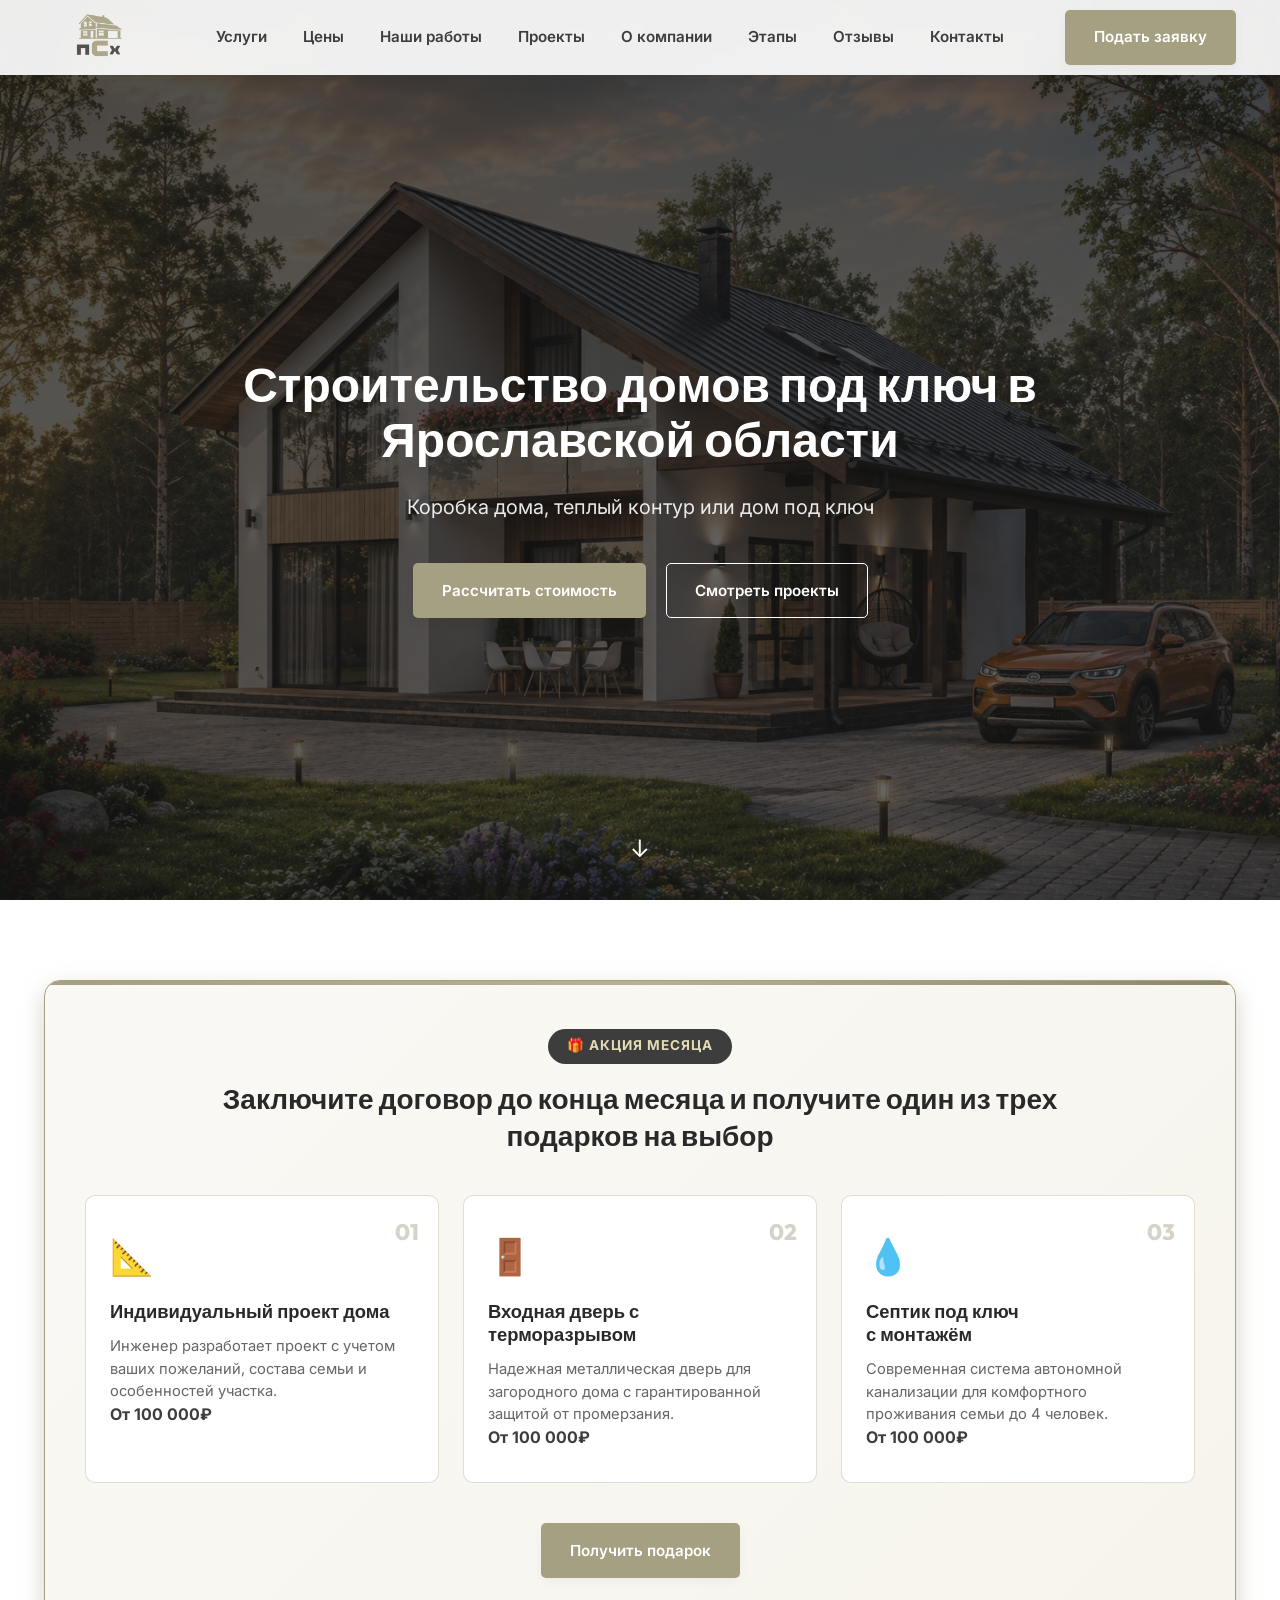
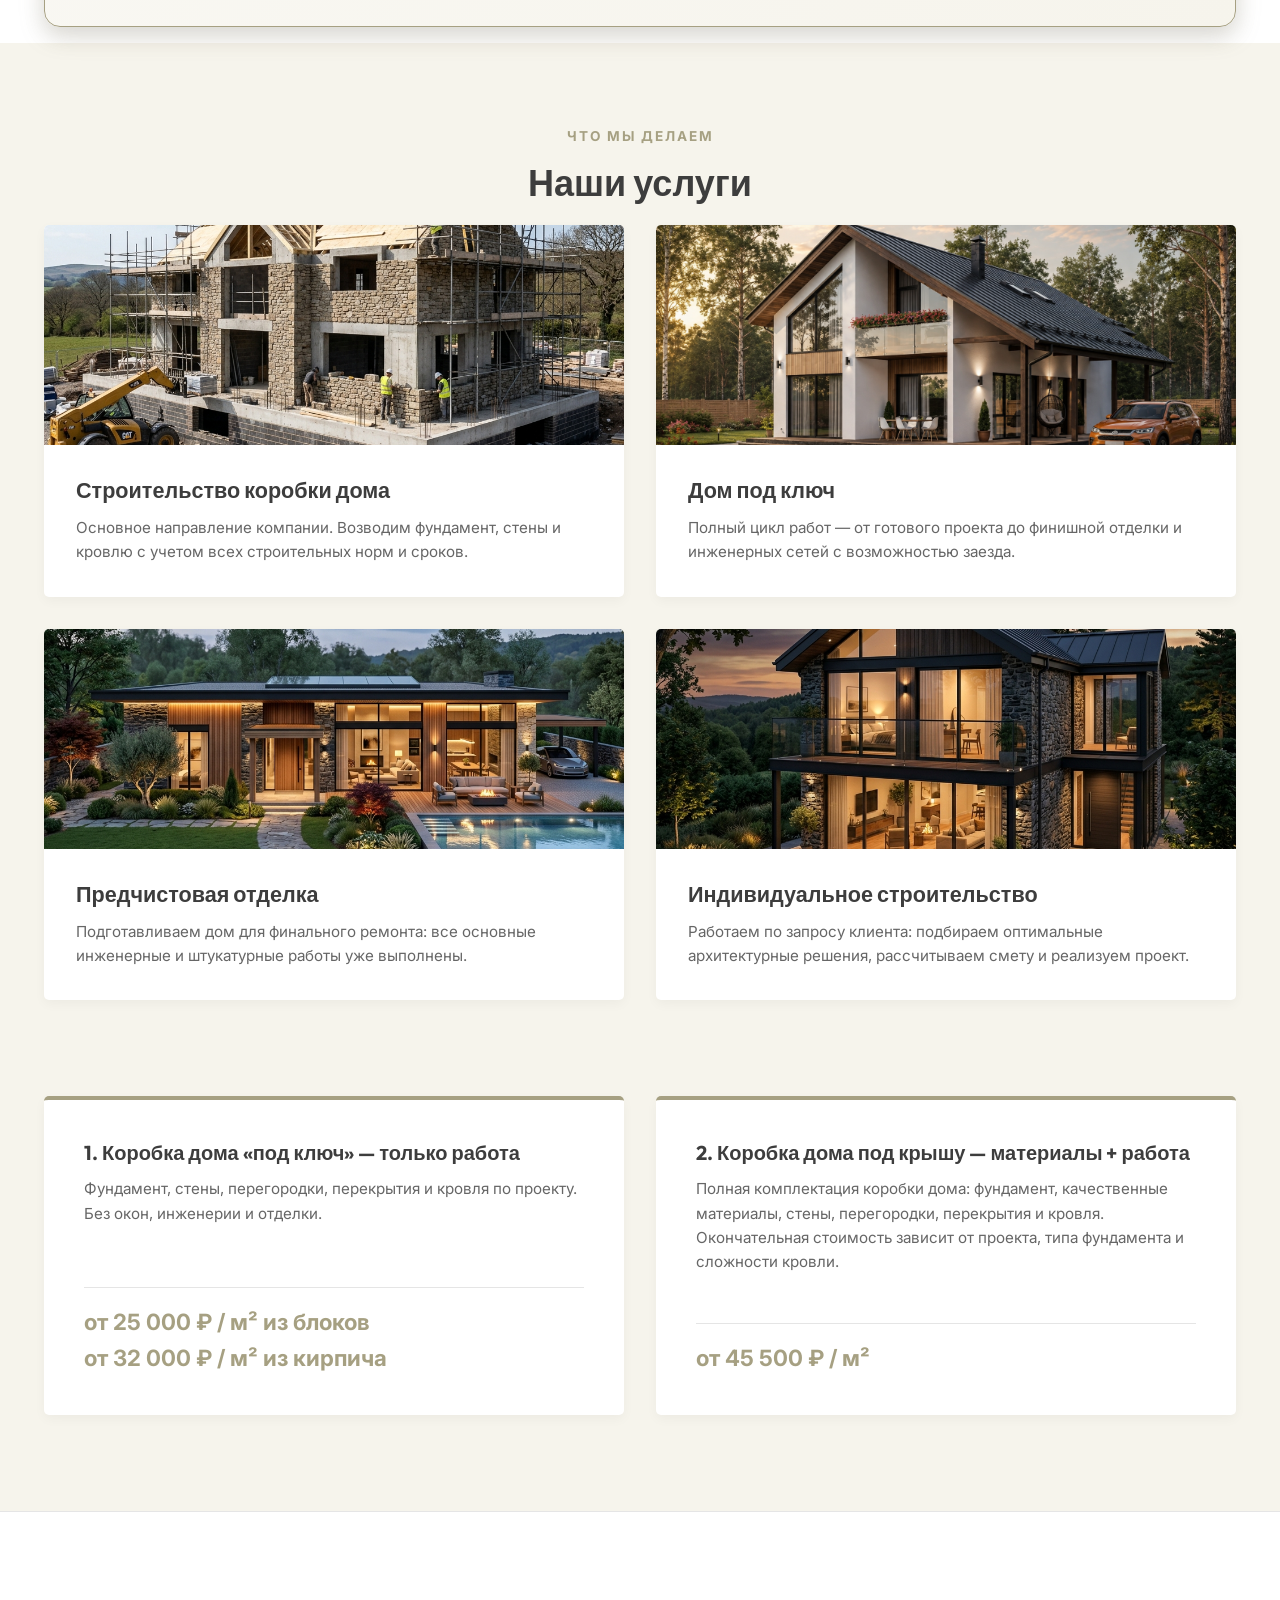
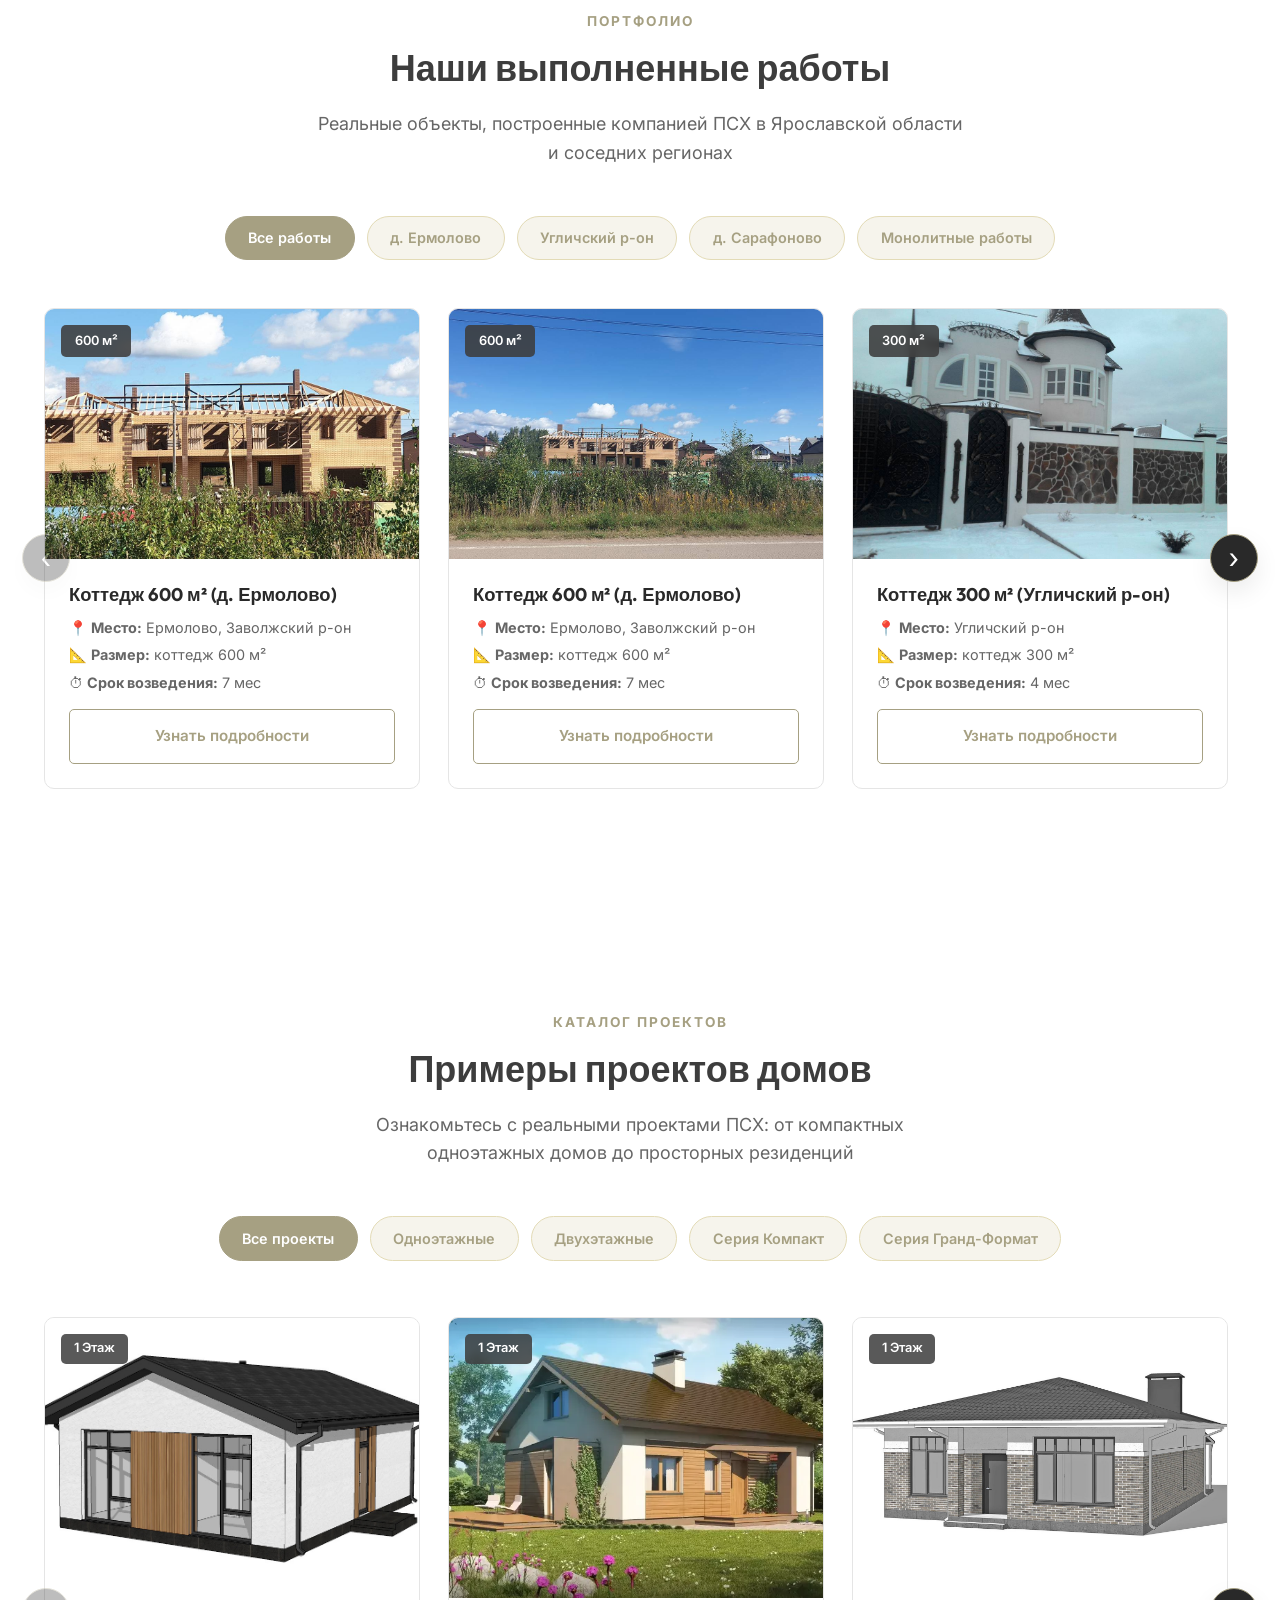
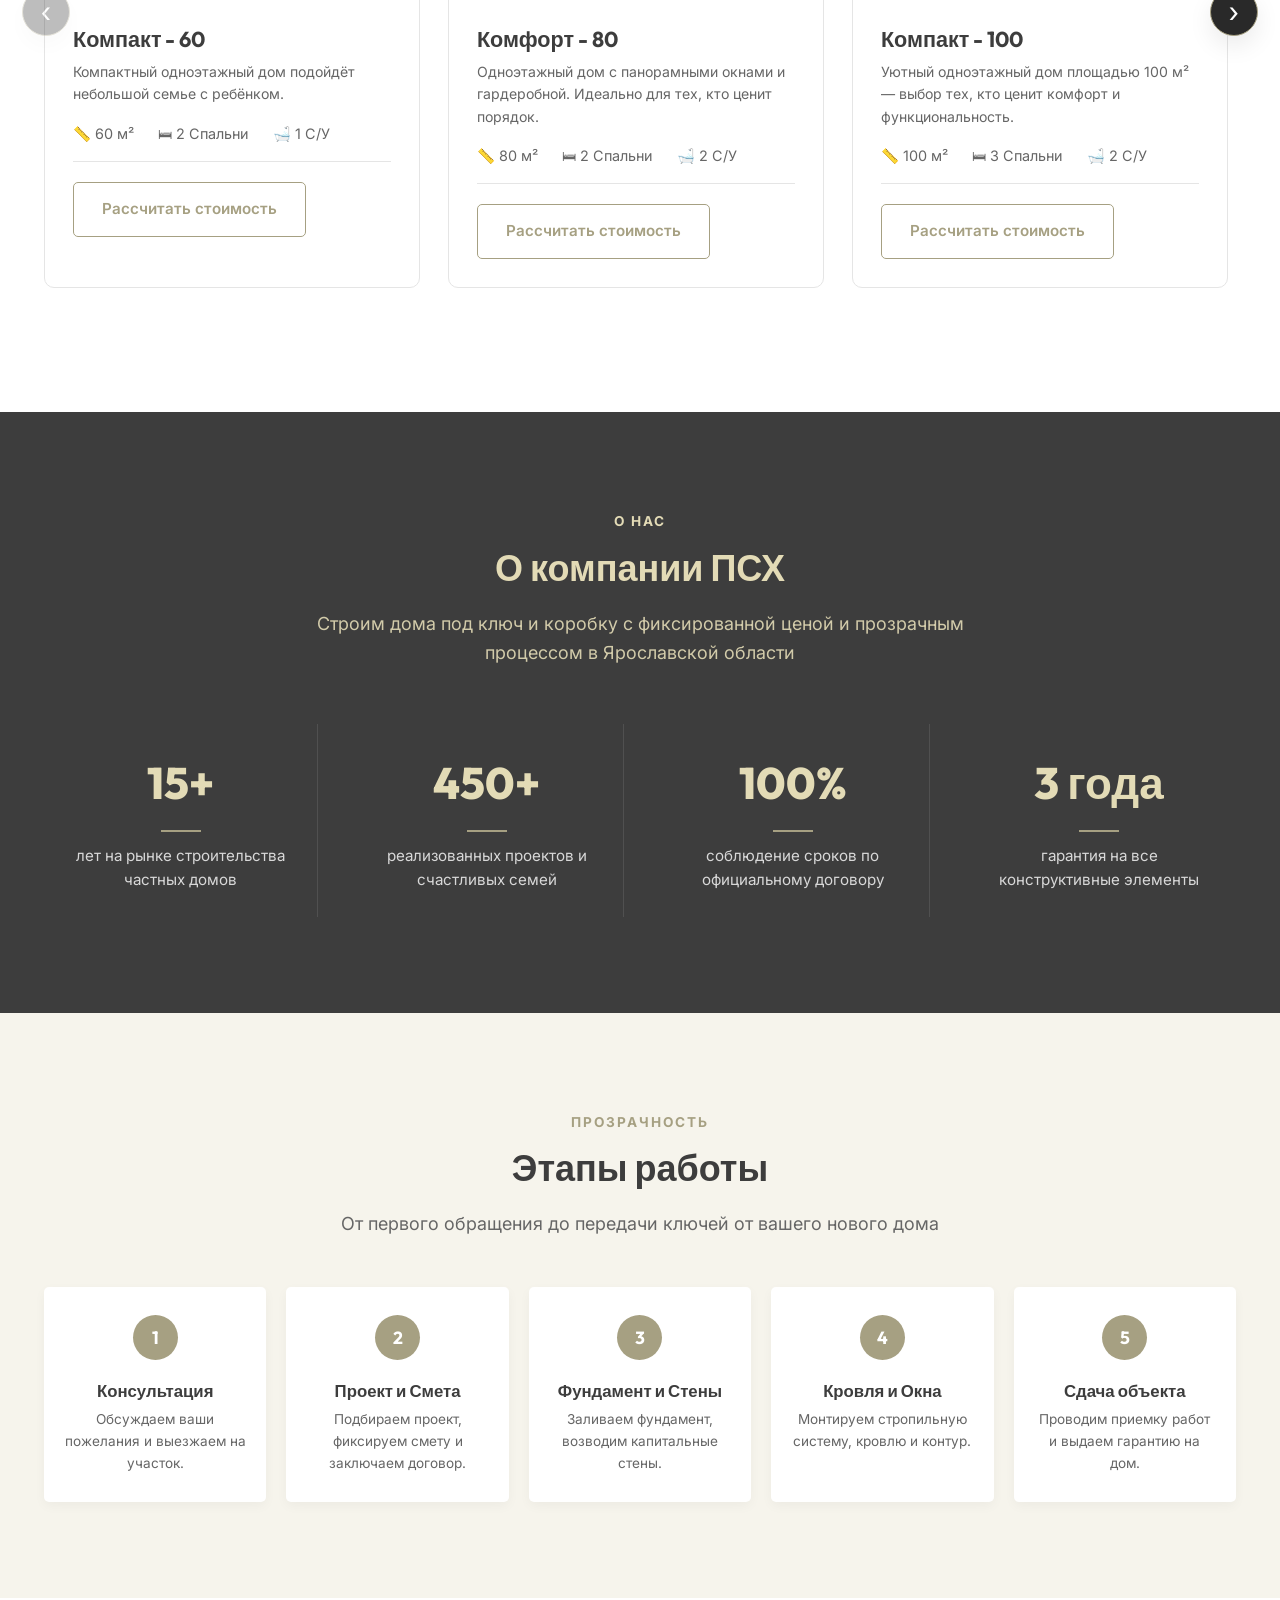
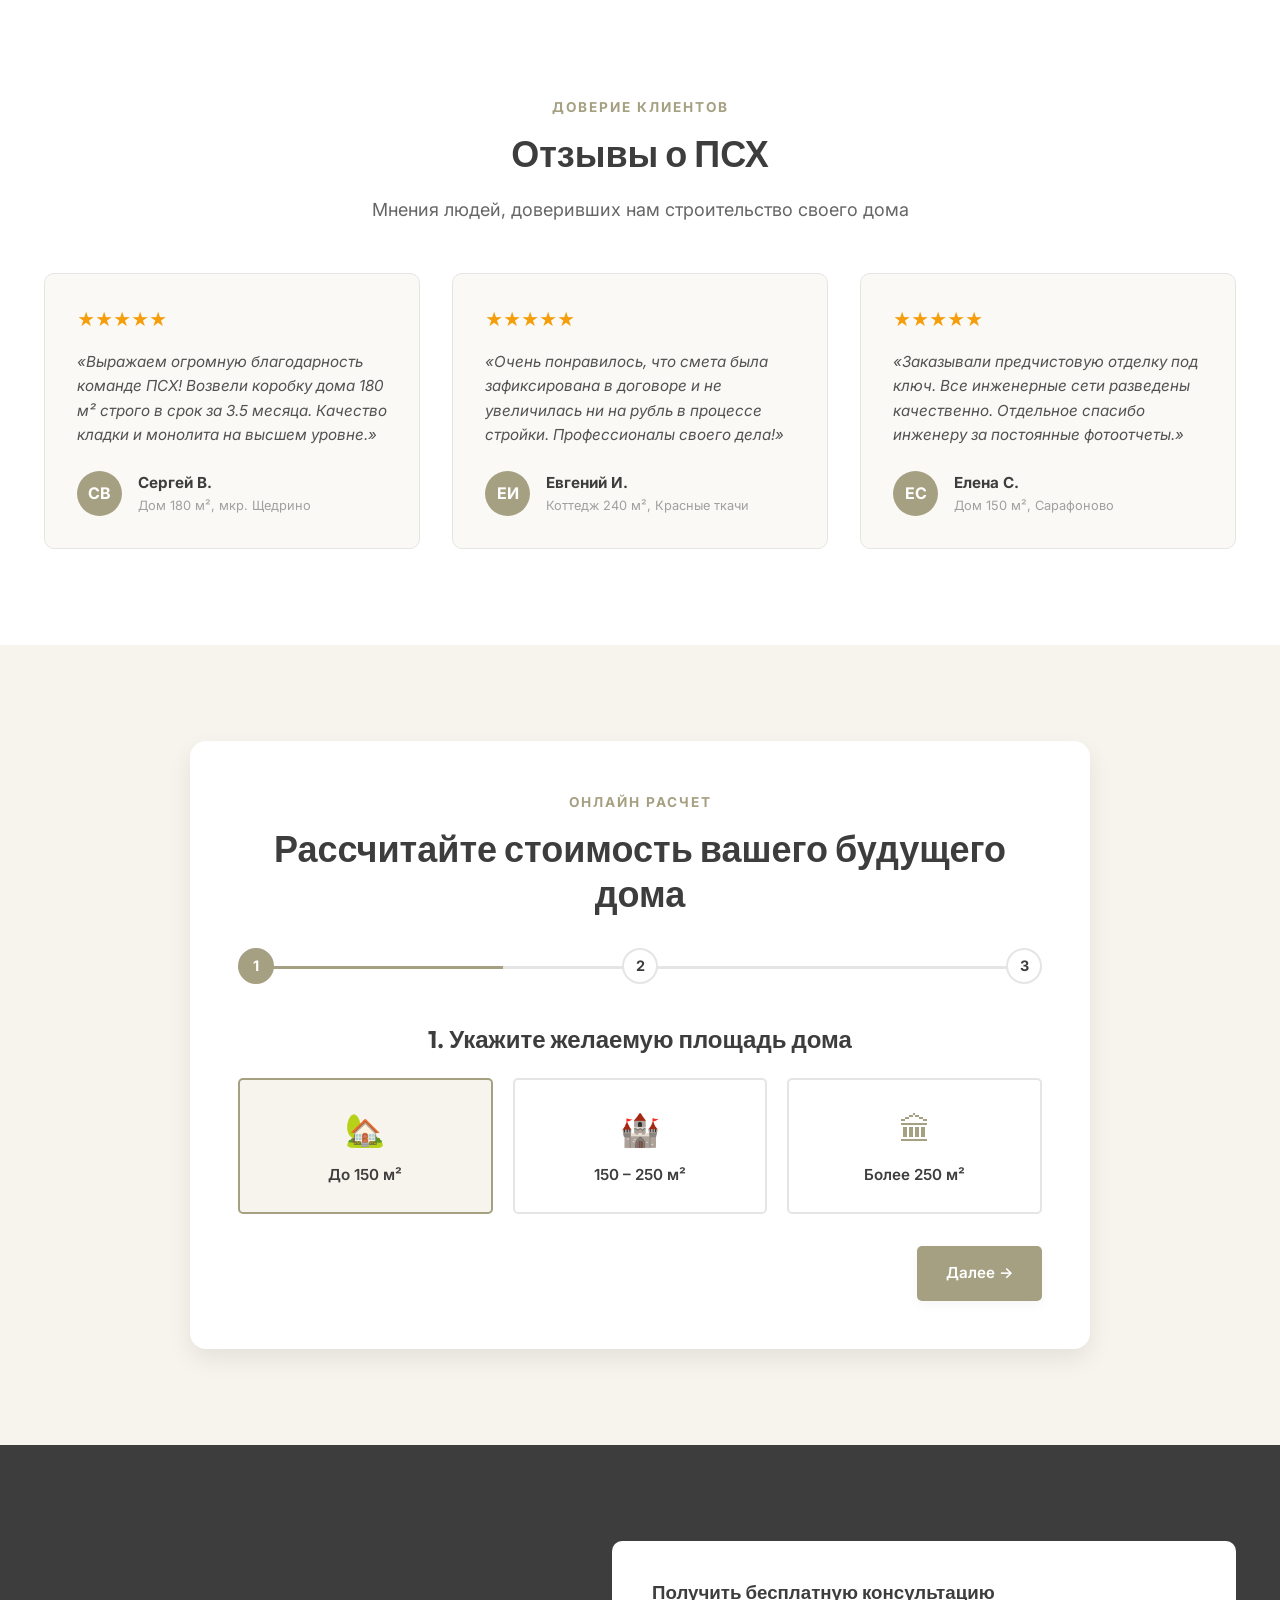
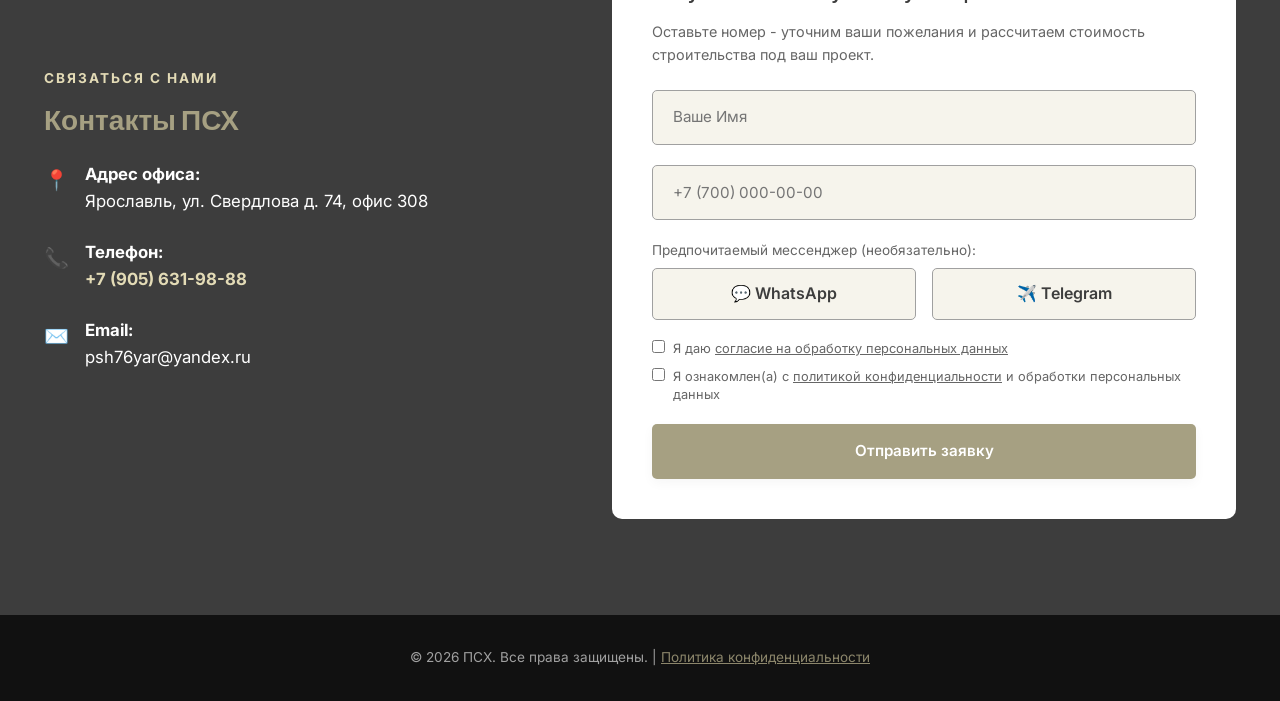
==== commit 757f6df8: "Small improvements" ====
--- a/index.html
+++ b/index.html
@@ -813,7 +813,7 @@
         <!-- Contact Callback Form -->
         <div style="background: var(--color-white); padding: 2.5rem; border-radius: var(--radius-md); color: var(--color-charcoal);">
           <h3 style="margin-bottom: 1rem;">Получить бесплатную консультацию</h3>
-          <p style="font-size: 0.9rem; color: var(--color-gray-600); margin-bottom: 1.5rem;">Оставьте номер телефона, и наш главный инженер свяжется с вами в течение 15 минут</p>
+          <p style="font-size: 0.9rem; color: var(--color-gray-600); margin-bottom: 1.5rem;">Оставьте номер - уточним ваши пожелания и рассчитаем стоимость строительства под ваш проект.</p>
 
           <form class="lead-form" data-form-type="consultation">
             <div class="form-group">
@@ -934,7 +934,7 @@
       <button class="modal-close" aria-label="Закрыть">✕</button>
       <div style="font-size: 3rem; margin-bottom: 1rem;">✅</div>
       <h3 style="margin-bottom: 0.5rem;">Спасибо за заявку!</h3>
-      <p style="font-size: 0.95rem; color: var(--color-gray-600);">Наш специалист уже обрабатывает ваш запрос и свяжется с вами в течение 15 минут.</p>
+      <p style="font-size: 0.95rem; color: var(--color-gray-600);">Наш специалист уже обрабатывает ваш запрос и свяжется с вами в ближайшее время.</p>
     </div>
   </div>
 
